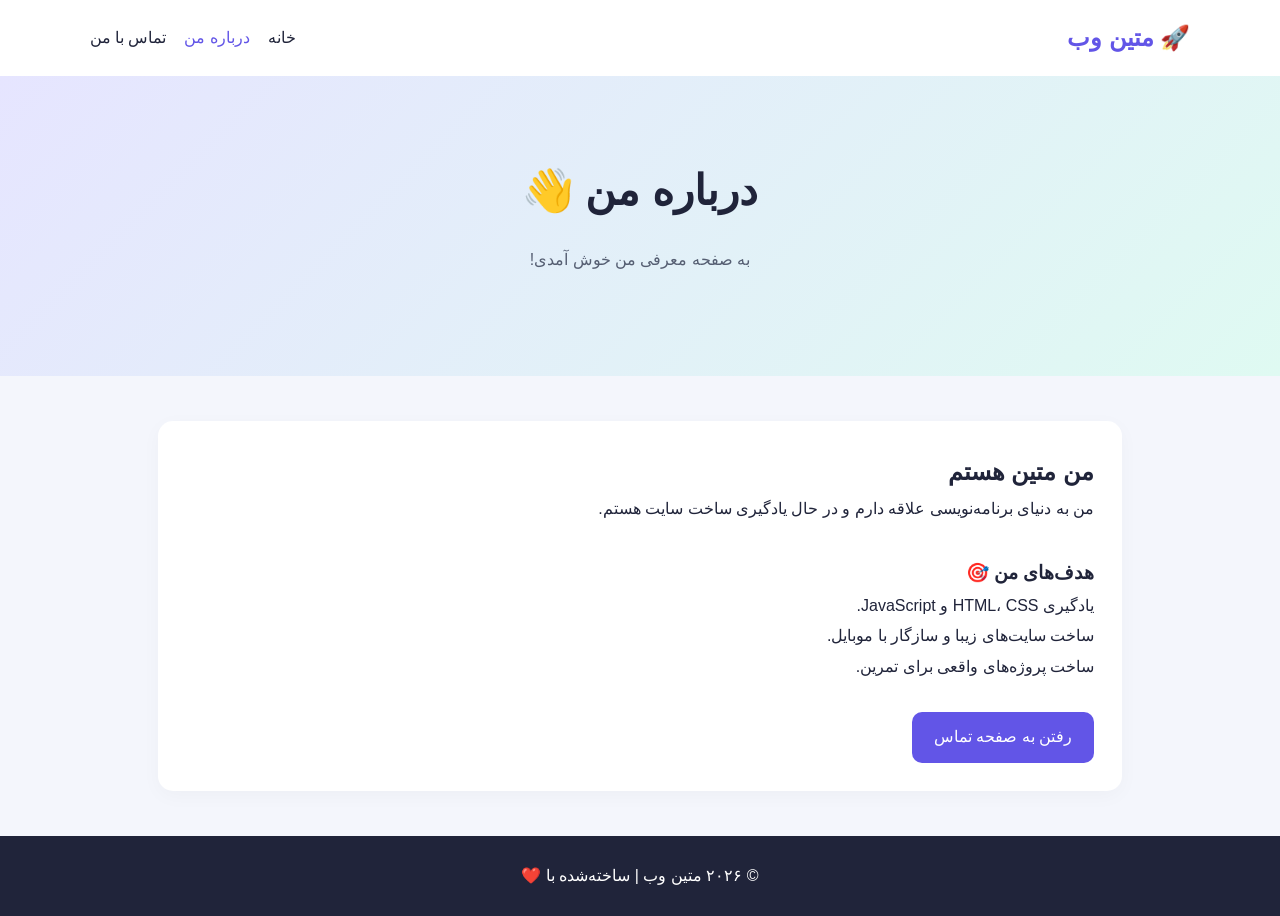
==== about.html @ 6a1b7a61 "about.html" ====
<!DOCTYPE html>
<html lang="fa" dir="rtl">
<head>
  <meta charset="UTF-8">
  <meta name="viewport" content="width=device-width, initial-scale=1.0">
  <title>درباره من | متین وب</title>
  <link rel="stylesheet" href="style.css">
</head>
<body>

<header>
  <div class="logo">🚀 متین وب</div>

  <nav>
    <a href="index.html">خانه</a>
    <a class="active" href="about.html">درباره من</a>
    <a href="contact.html">تماس با من</a>
  </nav>
</header>

<main>
  <section class="hero">
    <h1>درباره من 👋</h1>
    <p>به صفحه معرفی من خوش آمدی!</p>
  </section>

  <section class="container">
    <div class="content-box">
      <h2>من متین هستم</h2>

      <p>
        من به دنیای برنامه‌نویسی علاقه دارم
        و در حال یادگیری ساخت سایت هستم.
      </p>

      <br>

      <h3>هدف‌های من 🎯</h3>
      <p>یادگیری HTML، CSS و JavaScript.</p>
      <p>ساخت سایت‌های زیبا و سازگار با موبایل.</p>
      <p>ساخت پروژه‌های واقعی برای تمرین.</p>

      <br>

      <a href="contact.html" class="button">
        رفتن به صفحه تماس
      </a>
    </div>
  </section>
</main>

<footer>
  <p>© ۲۰۲۶ متین وب | ساخته‌شده با ❤️</p>
</footer>

</body>
</html>
---- style.css ----
* {
  margin: 0;
  padding: 0;
  box-sizing: border-box;
}

html {
  scroll-behavior: smooth;
}

body {
  font-family: Tahoma, sans-serif;
  background: #f4f6fc;
  color: #20243a;
  line-height: 1.9;
}

header {
  background: white;
  padding: 15px 7%;
  display: flex;
  justify-content: space-between;
  align-items: center;
  gap: 15px;
  flex-wrap: wrap;
  box-shadow: 0 3px 15px #0000000d;
}

.logo {
  font-size: 24px;
  font-weight: bold;
  color: #6255e7;
}

nav {
  display: flex;
  gap: 18px;
  flex-wrap: wrap;
}

nav a {
  text-decoration: none;
  color: #20243a;
  transition: color .25s;
}

nav a:hover,
nav a.active {
  color: #6255e7;
}

.hero {
  text-align: center;
  padding: 75px 20px;
  background: linear-gradient(135deg, #e6e5ff, #dffaf2);
}

.hero h1 {
  font-size: clamp(28px, 5vw, 42px);
  margin-bottom: 15px;
  animation: appear .7s ease;
}

.hero p {
  max-width: 600px;
  margin: 0 auto 25px;
  color: #555e72;
}

.container {
  max-width: 1000px;
  margin: auto;
  padding: 45px 18px;
}

.title {
  text-align: center;
  margin-bottom: 25px;
  font-size: 28px;
}

.cards {
  display: grid;
  grid-template-columns: repeat(3, minmax(0, 1fr));
  gap: 20px;
}

.card {
  background: white;
  padding: 25px;
  border-radius: 15px;
  box-shadow: 0 5px 20px #0000000a;
  transition: transform .3s, box-shadow .3s;
}

.card:hover {
  transform: translateY(-7px);
  box-shadow: 0 12px 25px #6255e71c;
}

.emoji {
  font-size: 36px;
}

.button {
  display: inline-block;
  background: #6255e7;
  color: white;
  text-decoration: none;
  padding: 10px 22px;
  border: none;
  border-radius: 10px;
  cursor: pointer;
  font: inherit;
  transition: .25s;
}

.button:hover {
  background: #4638c5;
  transform: translateY(-2px);
}

.content-box {
  background: white;
  padding: 28px;
  border-radius: 15px;
  box-shadow: 0 5px 20px #00000008;
}

form {
  display: grid;
  gap: 12px;
  margin-top: 20px;
}

input,
textarea {
  width: 100%;
  padding: 12px;
  border: 1px solid #d9ddeb;
  border-radius: 9px;
  font: inherit;
}

textarea {
  min-height: 130px;
  resize: vertical;
}

#result {
  margin-top: 15px;
  color: #5144d4;
}

footer {
  text-align: center;
  padding: 25px;
  background: #20243a;
  color: white;
}

@keyframes appear {
  from {
    opacity: 0;
    transform: translateY(20px);
  }

  to {
    opacity: 1;
    transform: translateY(0);
  }
}

@media (max-width: 650px) {
  header {
    flex-direction: column;
  }

  nav {
    justify-content: center;
    gap: 12px;
  }

  .cards {
    grid-template-columns: 1fr;
  }

  .hero {
    padding: 50px 18px;
  }
}
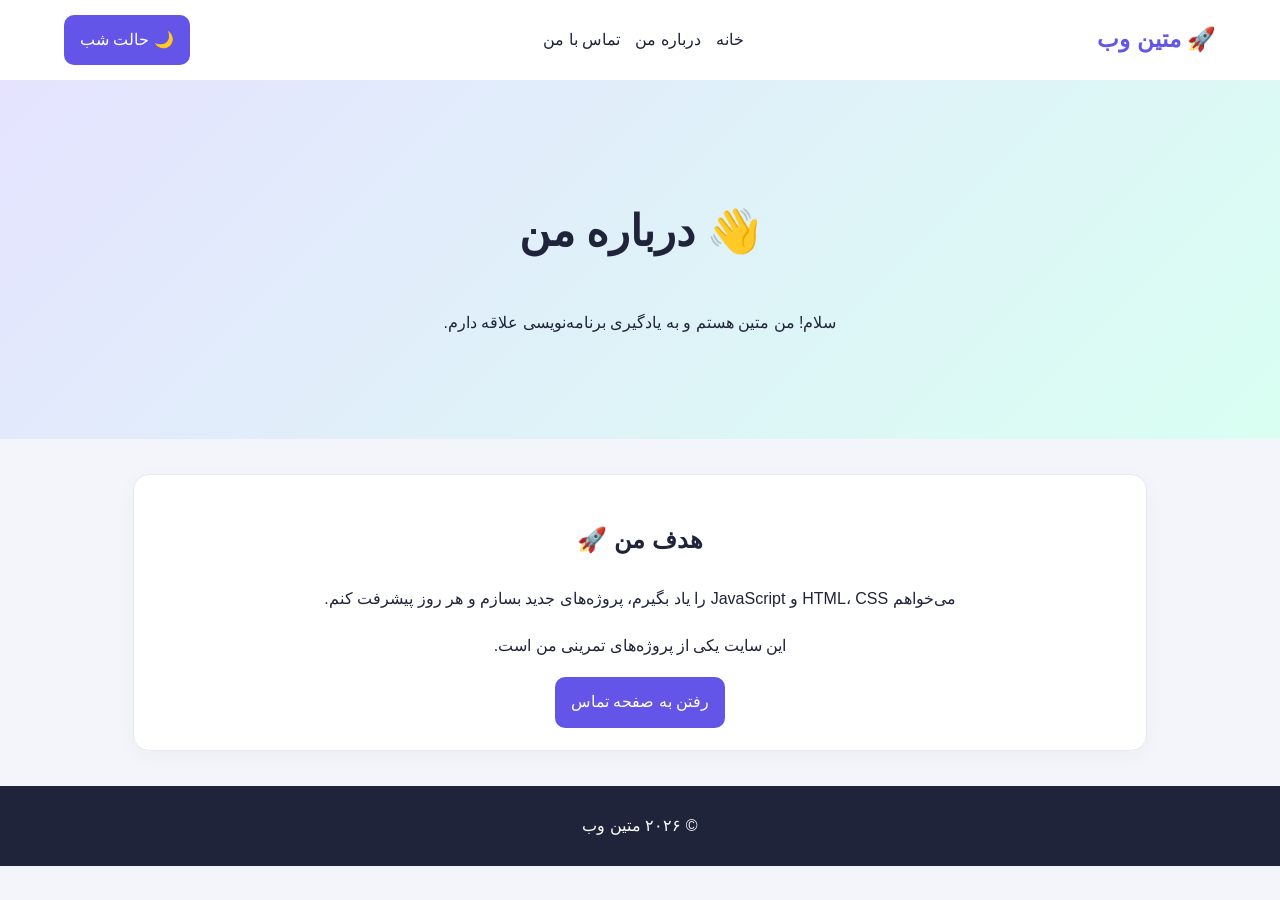
==== commit 8494f0c3: "about.html" ====
--- a/about.html
+++ b/about.html
@@ -2,57 +2,43 @@
 <!DOCTYPE html>
 <html lang="fa" dir="rtl">
 <head>
-  <meta charset="UTF-8">
-  <meta name="viewport" content="width=device-width, initial-scale=1.0">
-  <title>درباره من | متین وب</title>
-  <link rel="stylesheet" href="style.css">
+<meta charset="UTF-8">
+<meta name="viewport" content="width=device-width, initial-scale=1">
+<title>درباره من | متین وب</title>
+<link rel="stylesheet" href="style.css">
 </head>
 <body>
 
 <header>
-  <div class="logo">🚀 متین وب</div>
-
+  <a class="logo" href="index.html">🚀 متین وب</a>
   <nav>
     <a href="index.html">خانه</a>
-    <a class="active" href="about.html">درباره من</a>
+    <a href="about.html">درباره من</a>
     <a href="contact.html">تماس با من</a>
   </nav>
+  <button id="themeButton" type="button">🌙 حالت شب</button>
 </header>
 
 <main>
   <section class="hero">
-    <h1>درباره من 👋</h1>
-    <p>به صفحه معرفی من خوش آمدی!</p>
+    <h1>👋 درباره من</h1>
+    <p>سلام! من متین هستم و به یادگیری برنامه‌نویسی علاقه دارم.</p>
   </section>
 
   <section class="container">
-    <div class="content-box">
-      <h2>من متین هستم</h2>
-
+    <div class="card center">
+      <h2>هدف من 🚀</h2>
       <p>
-        من به دنیای برنامه‌نویسی علاقه دارم
-        و در حال یادگیری ساخت سایت هستم.
+        می‌خواهم HTML، CSS و JavaScript را یاد بگیرم،
+        پروژه‌های جدید بسازم و هر روز پیشرفت کنم.
       </p>
-
-      <br>
-
-      <h3>هدف‌های من 🎯</h3>
-      <p>یادگیری HTML، CSS و JavaScript.</p>
-      <p>ساخت سایت‌های زیبا و سازگار با موبایل.</p>
-      <p>ساخت پروژه‌های واقعی برای تمرین.</p>
-
-      <br>
-
-      <a href="contact.html" class="button">
-        رفتن به صفحه تماس
-      </a>
+      <p>این سایت یکی از پروژه‌های تمرینی من است.</p>
+      <a class="btn" href="contact.html">رفتن به صفحه تماس</a>
     </div>
   </section>
 </main>
 
-<footer>
-  <p>© ۲۰۲۶ متین وب | ساخته‌شده با ❤️</p>
-</footer>
-
+<footer>© ۲۰۲۶ متین وب</footer>
+<script src="script.js"></script>
 </body>
 </html>
--- a/style.css
+++ b/style.css
@@ -1,7 +1,5 @@
 
 * {
-  margin: 0;
-  padding: 0;
   box-sizing: border-box;
 }
 
@@ -10,183 +8,266 @@
 }
 
 body {
+  margin: 0;
   font-family: Tahoma, sans-serif;
-  background: #f4f6fc;
+  background: #f3f5fb;
   color: #20243a;
   line-height: 1.9;
+  transition: background .3s, color .3s;
 }
 
 header {
   background: white;
-  padding: 15px 7%;
+  padding: 15px 5%;
   display: flex;
   justify-content: space-between;
   align-items: center;
+  flex-wrap: wrap;
   gap: 15px;
+  box-shadow: 0 3px 15px #00000010;
+}
+
+.logo {
+  font-size: 23px;
+  font-weight: bold;
+  color: #6255e7;
+  text-decoration: none;
+}
+
+nav {
+  display: flex;
   flex-wrap: wrap;
-  box-shadow: 0 3px 15px #0000000d;
-}
-
-.logo {
-  font-size: 24px;
-  font-weight: bold;
-  color: #6255e7;
-}
-
-nav {
-  display: flex;
-  gap: 18px;
-  flex-wrap: wrap;
-}
-
-nav a {
+  gap: 15px;
+}
+
+nav a, footer a {
+  color: inherit;
   text-decoration: none;
-  color: #20243a;
-  transition: color .25s;
-}
-
-nav a:hover,
-nav a.active {
-  color: #6255e7;
+}
+
+nav a:hover, footer a:hover {
+  color: #6255e7;
+}
+
+button, .btn {
+  font: inherit;
+  background: #6255e7;
+  color: white;
+  border: 0;
+  border-radius: 10px;
+  padding: 10px 16px;
+  cursor: pointer;
+  text-decoration: none;
+  display: inline-block;
+}
+
+button:hover, .btn:hover {
+  background: #4638c5;
 }
 
 .hero {
   text-align: center;
   padding: 75px 20px;
-  background: linear-gradient(135deg, #e6e5ff, #dffaf2);
+  background: linear-gradient(135deg, #e5e3ff, #d9fff2);
 }
 
 .hero h1 {
-  font-size: clamp(28px, 5vw, 42px);
-  margin-bottom: 15px;
-  animation: appear .7s ease;
+  font-size: clamp(27px, 5vw, 43px);
 }
 
 .hero p {
-  max-width: 600px;
+  max-width: 650px;
   margin: 0 auto 25px;
-  color: #555e72;
 }
 
 .container {
-  max-width: 1000px;
+  max-width: 1050px;
+  padding: 35px 18px;
   margin: auto;
-  padding: 45px 18px;
-}
-
-.title {
-  text-align: center;
-  margin-bottom: 25px;
-  font-size: 28px;
+}
+
+h2 {
+  text-align: center;
+  margin-bottom: 22px;
 }
 
 .cards {
   display: grid;
   grid-template-columns: repeat(3, minmax(0, 1fr));
-  gap: 20px;
+  gap: 18px;
 }
 
 .card {
   background: white;
-  padding: 25px;
-  border-radius: 15px;
-  box-shadow: 0 5px 20px #0000000a;
-  transition: transform .3s, box-shadow .3s;
-}
-
-.card:hover {
-  transform: translateY(-7px);
-  box-shadow: 0 12px 25px #6255e71c;
+  padding: 22px;
+  border: 1px solid #e8eaf1;
+  border-radius: 16px;
+  box-shadow: 0 5px 22px #00000008;
+  overflow-wrap: anywhere;
 }
 
 .emoji {
-  font-size: 36px;
-}
-
-.button {
-  display: inline-block;
-  background: #6255e7;
-  color: white;
-  text-decoration: none;
-  padding: 10px 22px;
-  border: none;
+  font-size: 35px;
+}
+
+.center {
+  text-align: center;
+}
+
+.big-number {
+  font-size: 30px;
+  font-weight: bold;
+  color: #6255e7;
+  margin: 12px 0;
+}
+
+.button-row {
+  display: flex;
+  justify-content: center;
+  flex-wrap: wrap;
+  gap: 10px;
+  margin: 15px 0;
+}
+
+.muted {
+  color: #626a7c;
+}
+
+input, textarea {
+  width: 100%;
+  min-width: 0;
+  padding: 12px;
+  font: inherit;
+  color: inherit;
+  background: white;
+  border: 1px solid #d9ddeb;
   border-radius: 10px;
-  cursor: pointer;
-  font: inherit;
-  transition: .25s;
-}
-
-.button:hover {
-  background: #4638c5;
-  transform: translateY(-2px);
-}
-
-.content-box {
-  background: white;
-  padding: 28px;
-  border-radius: 15px;
-  box-shadow: 0 5px 20px #00000008;
-}
-
-form {
-  display: grid;
-  gap: 12px;
-  margin-top: 20px;
-}
-
-input,
-textarea {
-  width: 100%;
-  padding: 12px;
-  border: 1px solid #d9ddeb;
-  border-radius: 9px;
-  font: inherit;
-}
-
-textarea {
-  min-height: 130px;
-  resize: vertical;
-}
-
-#result {
-  margin-top: 15px;
-  color: #5144d4;
+}
+
+.todo-form {
+  display: flex;
+  gap: 8px;
+  margin-bottom: 15px;
+}
+
+.todo-list {
+  padding: 0;
+  list-style: none;
+}
+
+.todo-list li {
+  display: flex;
+  align-items: center;
+  gap: 10px;
+  padding: 10px 0;
+  border-bottom: 1px solid #e8eaf1;
+}
+
+.todo-list li span {
+  flex: 1;
+  overflow-wrap: anywhere;
+}
+
+.todo-list li.done span {
+  text-decoration: line-through;
+  opacity: .6;
+}
+
+.todo-list input[type="checkbox"] {
+  width: 20px;
+  flex-shrink: 0;
+}
+
+.delete-btn {
+  background: #d9445b;
+}
+
+#message, #voteMessage {
+  color: #6255e7;
+  font-weight: bold;
+  margin-top: 12px;
 }
 
 footer {
   text-align: center;
-  padding: 25px;
   background: #20243a;
   color: white;
-}
-
-@keyframes appear {
-  from {
-    opacity: 0;
-    transform: translateY(20px);
-  }
-
-  to {
-    opacity: 1;
-    transform: translateY(0);
-  }
-}
-
-@media (max-width: 650px) {
+  padding: 25px;
+}
+
+#topButton {
+  position: fixed;
+  left: 18px;
+  bottom: 18px;
+  display: none;
+  border-radius: 50%;
+  width: 48px;
+  height: 48px;
+  font-size: 22px;
+}
+
+#topButton.visible {
+  display: block;
+}
+
+body.dark {
+  background: #101827;
+  color: #f2f4fa;
+}
+
+body.dark header,
+body.dark .card {
+  background: #1d293b;
+  border-color: #354156;
+}
+
+body.dark .hero {
+  background: linear-gradient(135deg, #292448, #101827);
+}
+
+body.dark input,
+body.dark textarea {
+  background: #101827;
+  border-color: #46516a;
+  color: white;
+}
+
+body.bg-blue .hero {
+  background: linear-gradient(135deg, #c9e7ff, #eff8ff);
+}
+
+body.bg-pink .hero {
+  background: linear-gradient(135deg, #ffd9ec, #fff3f9);
+}
+
+body.bg-green .hero {
+  background: linear-gradient(135deg, #c9f7df, #effff6);
+}
+
+body.dark.bg-blue .hero,
+body.dark.bg-pink .hero,
+body.dark.bg-green .hero {
+  background: #18243a;
+}
+
+@media (max-width: 700px) {
   header {
-    flex-direction: column;
+    justify-content: center;
   }
 
   nav {
     justify-content: center;
-    gap: 12px;
   }
 
   .cards {
     grid-template-columns: 1fr;
   }
 
-  .hero {
-    padding: 50px 18px;
-  }
-}
+  .todo-form {
+    flex-wrap: wrap;
+  }
+
+  .todo-form button {
+    width: 100%;
+  }
+}
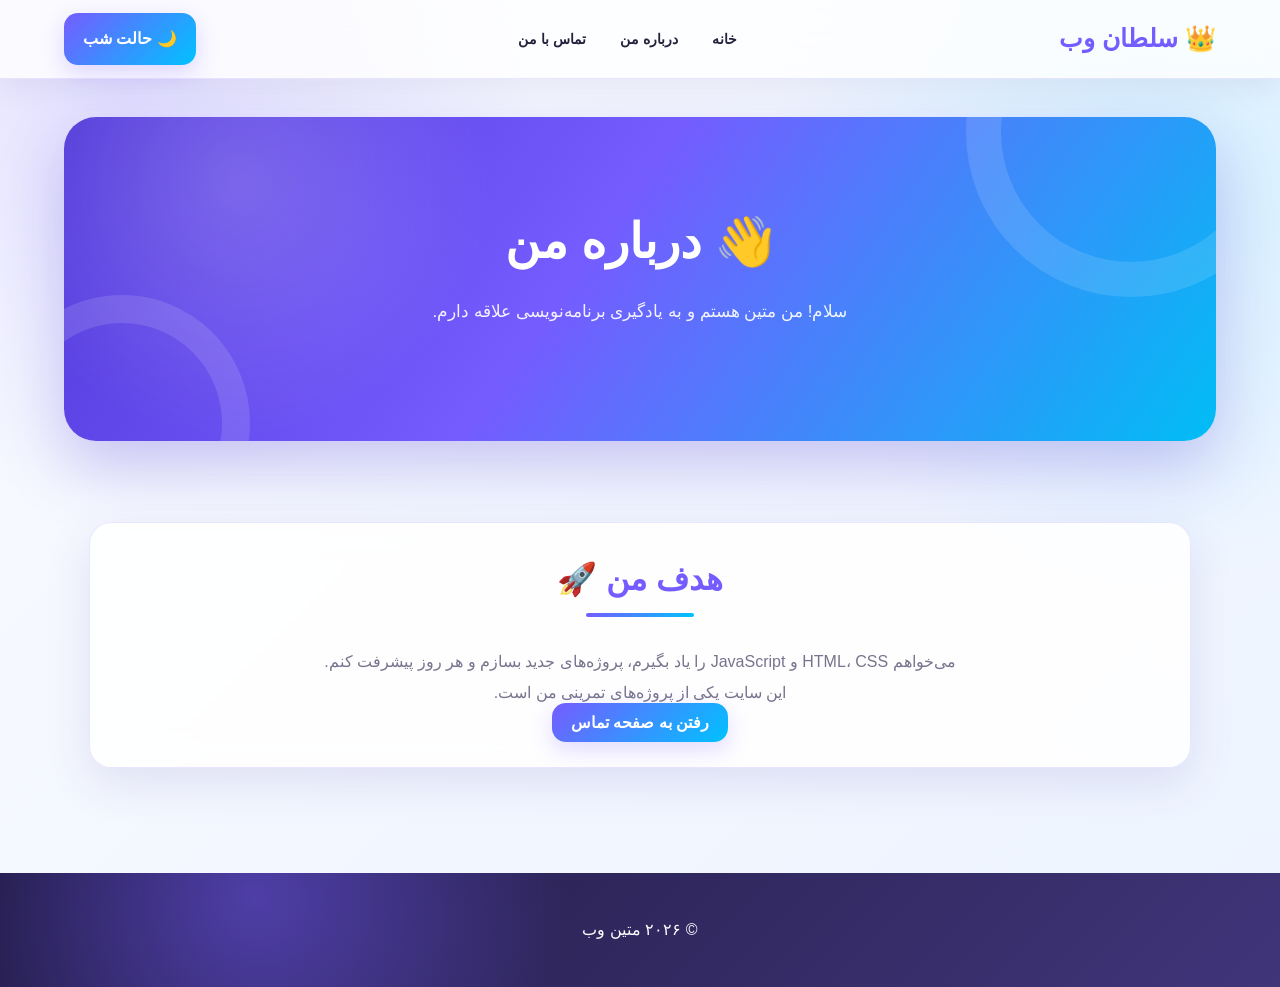
==== commit 7bd86487: "Update about.html" ====
--- a/about.html
+++ b/about.html
@@ -4,13 +4,13 @@
 <head>
 <meta charset="UTF-8">
 <meta name="viewport" content="width=device-width, initial-scale=1">
-<title>درباره من | متین وب</title>
+<title>درباره من | سلطان وب</title>
 <link rel="stylesheet" href="style.css">
 </head>
 <body>
 
 <header>
-  <a class="logo" href="index.html">🚀 متین وب</a>
+  <a class="logo" href="index.html">👑 سلطان وب</a>
   <nav>
     <a href="index.html">خانه</a>
     <a href="about.html">درباره من</a>
--- a/style.css
+++ b/style.css
@@ -1,273 +1,1131 @@
+/* =========================================
+   🚀 MATIN WEB — MODERN PURPLE + BLUE
+========================================= */
+
+:root {
+  --primary: #755cff;
+  --primary-dark: #5940df;
+  --secondary: #00c2ff;
+  --accent: #a78bfa;
+
+  --bg: #f4f6ff;
+  --surface: rgba(255, 255, 255, 0.88);
+  --surface-solid: #ffffff;
+  --surface-soft: #f7f7ff;
+
+  --text: #24223d;
+  --muted: #77758e;
+  --border: rgba(117, 92, 255, 0.15);
+
+  --shadow: 0 15px 45px rgba(70, 55, 160, 0.12);
+  --shadow-hover: 0 22px 55px rgba(70, 55, 160, 0.2);
+
+  --radius: 22px;
+}
+
+/* =========================================
+   RESET
+========================================= */
 
 * {
   box-sizing: border-box;
+  margin: 0;
+  padding: 0;
 }
 
 html {
   scroll-behavior: smooth;
+  scroll-padding-top: 100px;
 }
 
 body {
-  margin: 0;
-  font-family: Tahoma, sans-serif;
-  background: #f3f5fb;
-  color: #20243a;
+  direction: rtl;
+  min-height: 100vh;
+
+  font-family:
+    Tahoma,
+    Arial,
+    sans-serif;
+
   line-height: 1.9;
-  transition: background .3s, color .3s;
-}
+  color: var(--text);
+
+  background:
+    radial-gradient(
+      circle at 10% 10%,
+      rgba(117, 92, 255, 0.16),
+      transparent 28%
+    ),
+    radial-gradient(
+      circle at 90% 20%,
+      rgba(0, 194, 255, 0.13),
+      transparent 28%
+    ),
+    linear-gradient(
+      135deg,
+      #f9faff,
+      #edf4ff
+    );
+
+  transition:
+    background 0.4s ease,
+    color 0.4s ease;
+}
+
+button,
+input,
+textarea {
+  font: inherit;
+}
+
+button {
+  cursor: pointer;
+}
+
+a {
+  text-decoration: none;
+  color: var(--primary);
+  transition: 0.25s ease;
+}
+
+a:hover {
+  color: var(--secondary);
+}
+
+/* =========================================
+   HEADER
+========================================= */
 
 header {
-  background: white;
-  padding: 15px 5%;
+  position: sticky;
+  top: 0;
+  z-index: 1000;
+
   display: flex;
+  align-items: center;
   justify-content: space-between;
+  gap: 18px;
+
+  padding: 13px 5%;
+
+  background: rgba(255, 255, 255, 0.78);
+  border-bottom: 1px solid var(--border);
+
+  backdrop-filter: blur(18px);
+  -webkit-backdrop-filter: blur(18px);
+
+  box-shadow:
+    0 8px 30px rgba(50, 40, 120, 0.08);
+}
+
+/* لوگو */
+
+.logo {
+  display: inline-flex;
   align-items: center;
-  flex-wrap: wrap;
-  gap: 15px;
-  box-shadow: 0 3px 15px #00000010;
-}
-
-.logo {
-  font-size: 23px;
-  font-weight: bold;
-  color: #6255e7;
-  text-decoration: none;
-}
+  gap: 7px;
+
+  color: var(--primary);
+  font-size: 25px;
+  font-weight: 900;
+
+  white-space: nowrap;
+}
+
+.logo:hover {
+  color: var(--secondary);
+  transform: scale(1.04);
+}
+
+/* منو */
 
 nav {
   display: flex;
+  align-items: center;
+  justify-content: center;
   flex-wrap: wrap;
-  gap: 15px;
-}
-
-nav a, footer a {
-  color: inherit;
-  text-decoration: none;
-}
-
-nav a:hover, footer a:hover {
-  color: #6255e7;
-}
-
-button, .btn {
-  font: inherit;
-  background: #6255e7;
+  gap: 6px;
+}
+
+nav a {
+  position: relative;
+
+  padding: 8px 14px;
+
+  color: var(--text);
+  border-radius: 12px;
+
+  font-size: 14px;
+  font-weight: bold;
+}
+
+nav a::after {
+  content: "";
+
+  position: absolute;
+  right: 50%;
+  bottom: 3px;
+
+  width: 0;
+  height: 3px;
+
+  border-radius: 10px;
+
+  background: linear-gradient(
+    90deg,
+    var(--primary),
+    var(--secondary)
+  );
+
+  transform: translateX(50%);
+  transition: width 0.25s ease;
+}
+
+nav a:hover {
+  color: var(--primary);
+  background: rgba(117, 92, 255, 0.08);
+}
+
+nav a:hover::after {
+  width: 55%;
+}
+
+/* =========================================
+   BUTTONS
+========================================= */
+
+button,
+.btn,
+input[type="submit"] {
+  border: none;
+
+  padding: 11px 19px;
+
   color: white;
-  border: 0;
-  border-radius: 10px;
-  padding: 10px 16px;
-  cursor: pointer;
-  text-decoration: none;
-  display: inline-block;
-}
-
-button:hover, .btn:hover {
-  background: #4638c5;
-}
+
+  border-radius: 14px;
+
+  background:
+    linear-gradient(
+      135deg,
+      var(--primary),
+      var(--secondary)
+    );
+
+  box-shadow:
+    0 8px 22px rgba(117, 92, 255, 0.22);
+
+  font-weight: bold;
+
+  transition:
+    transform 0.25s ease,
+    box-shadow 0.25s ease,
+    filter 0.25s ease;
+}
+
+button:hover,
+.btn:hover,
+input[type="submit"]:hover {
+  color: white;
+
+  transform: translateY(-3px);
+
+  box-shadow:
+    0 14px 30px rgba(117, 92, 255, 0.3);
+
+  filter: brightness(1.05);
+}
+
+button:active {
+  transform: scale(0.96);
+}
+
+/* =========================================
+   HERO
+========================================= */
 
 .hero {
+  position: relative;
+  isolation: isolate;
+  overflow: hidden;
+
+  width: 90%;
+  max-width: 1300px;
+
+  margin: 38px auto;
+
+  padding: 85px 25px;
+
   text-align: center;
-  padding: 75px 20px;
-  background: linear-gradient(135deg, #e5e3ff, #d9fff2);
+  color: white;
+
+  border-radius: 32px;
+
+  background:
+    radial-gradient(
+      circle at 15% 20%,
+      rgba(255, 255, 255, 0.18),
+      transparent 25%
+    ),
+    linear-gradient(
+      125deg,
+      #5138d9,
+      #755cff 45%,
+      #00bdf5
+    );
+
+  box-shadow:
+    0 25px 65px rgba(82, 62, 210, 0.28);
+
+  animation: heroIn 0.8s ease both;
+}
+
+.hero::before {
+  content: "";
+
+  position: absolute;
+  z-index: -1;
+
+  width: 260px;
+  height: 260px;
+
+  top: -150px;
+  right: -80px;
+
+  border: 35px solid rgba(255,255,255,0.12);
+
+  border-radius: 50%;
+
+  animation: float 6s ease-in-out infinite;
+}
+
+.hero::after {
+  content: "";
+
+  position: absolute;
+  z-index: -1;
+
+  width: 200px;
+  height: 200px;
+
+  left: -70px;
+  bottom: -110px;
+
+  border: 28px solid rgba(255,255,255,0.12);
+
+  border-radius: 50%;
+
+  animation: float 7s ease-in-out infinite reverse;
 }
 
 .hero h1 {
-  font-size: clamp(27px, 5vw, 43px);
+  margin-bottom: 15px;
+
+  color: white;
+
+  font-size: clamp(28px, 5vw, 48px);
+
+  line-height: 1.65;
 }
 
 .hero p {
-  max-width: 650px;
-  margin: 0 auto 25px;
-}
-
-.container {
-  max-width: 1050px;
-  padding: 35px 18px;
-  margin: auto;
+  max-width: 760px;
+
+  margin: 0 auto 28px;
+
+  color: rgba(255,255,255,0.92);
+
+  font-size: 17px;
+}
+
+.hero .btn {
+  color: var(--primary-dark);
+  background: white;
+}
+
+.hero .btn:hover {
+  color: var(--primary);
+}
+
+/* =========================================
+   CONTAINERS
+========================================= */
+
+section.container {
+  width: 90%;
+  max-width: 1200px;
+
+  margin: 55px auto;
+
+  padding: 25px;
+}
+
+/* =========================================
+   TITLES
+========================================= */
+
+h1,
+h2,
+h3 {
+  line-height: 1.8;
 }
 
 h2 {
+  width: fit-content;
+  max-width: 100%;
+
+  margin: 0 auto 30px;
+
+  color: var(--primary);
+
   text-align: center;
-  margin-bottom: 22px;
-}
+
+  font-size: clamp(23px, 4vw, 32px);
+}
+
+h2::after {
+  content: "";
+
+  display: block;
+
+  width: 65%;
+  height: 4px;
+
+  margin: 5px auto 0;
+
+  border-radius: 20px;
+
+  background:
+    linear-gradient(
+      90deg,
+      var(--primary),
+      var(--secondary)
+    );
+}
+
+/* =========================================
+   CARDS
+========================================= */
 
 .cards {
   display: grid;
-  grid-template-columns: repeat(3, minmax(0, 1fr));
-  gap: 18px;
+
+  grid-template-columns:
+    repeat(3, minmax(0, 1fr));
+
+  gap: 24px;
+
+  margin-top: 25px;
 }
 
 .card {
-  background: white;
-  padding: 22px;
-  border: 1px solid #e8eaf1;
-  border-radius: 16px;
-  box-shadow: 0 5px 22px #00000008;
-  overflow-wrap: anywhere;
-}
-
-.emoji {
-  font-size: 35px;
+  min-width: 0;
+
+  padding: 28px;
+
+  border: 1px solid var(--border);
+
+  border-radius: var(--radius);
+
+  background: var(--surface);
+
+  backdrop-filter: blur(15px);
+
+  box-shadow: var(--shadow);
+
+  transition:
+    transform 0.3s ease,
+    box-shadow 0.3s ease,
+    border-color 0.3s ease;
+}
+
+.card:hover {
+  transform: translateY(-8px);
+
+  border-color: rgba(117, 92, 255, 0.35);
+
+  box-shadow: var(--shadow-hover);
+}
+
+.card p {
+  color: var(--muted);
 }
 
 .center {
   text-align: center;
 }
 
+/* =========================================
+   SKILLS
+========================================= */
+
+.emoji {
+  margin-bottom: 10px;
+
+  font-size: 46px;
+
+  filter:
+    drop-shadow(
+      0 8px 12px
+      rgba(117,92,255,0.15)
+    );
+}
+
+h3 {
+  margin-bottom: 8px;
+
+  color: var(--primary);
+
+  font-size: 21px;
+}
+
+/* =========================================
+   BIG NUMBERS
+========================================= */
+
 .big-number {
-  font-size: 30px;
-  font-weight: bold;
-  color: #6255e7;
-  margin: 12px 0;
-}
+  margin: 18px 0;
+
+  color: var(--primary);
+
+  font-size: clamp(28px, 5vw, 43px);
+
+  font-weight: 900;
+
+  overflow-wrap: anywhere;
+}
+
+/* =========================================
+   BUTTON ROW
+========================================= */
 
 .button-row {
   display: flex;
+
+  align-items: center;
   justify-content: center;
+
   flex-wrap: wrap;
+
   gap: 10px;
-  margin: 15px 0;
-}
-
-.muted {
-  color: #626a7c;
-}
-
-input, textarea {
+
+  margin: 20px 0;
+}
+
+/* =========================================
+   FORMS
+========================================= */
+
+form {
+  display: flex;
+
+  flex-direction: column;
+
+  gap: 12px;
+}
+
+label {
+  font-weight: bold;
+  color: var(--text);
+}
+
+input,
+textarea,
+select {
   width: 100%;
   min-width: 0;
-  padding: 12px;
-  font: inherit;
-  color: inherit;
-  background: white;
-  border: 1px solid #d9ddeb;
-  border-radius: 10px;
-}
+
+  padding: 14px 16px;
+
+  border: 1px solid var(--border);
+
+  border-radius: 14px;
+
+  outline: none;
+
+  color: var(--text);
+
+  background: var(--surface-solid);
+
+  transition:
+    border-color 0.2s ease,
+    box-shadow 0.2s ease;
+}
+
+input:focus,
+textarea:focus,
+select:focus {
+  border-color: var(--primary);
+
+  box-shadow:
+    0 0 0 4px
+    rgba(117, 92, 255, 0.12);
+}
+
+textarea {
+  min-height: 130px;
+  resize: vertical;
+}
+
+.muted {
+  color: var(--muted);
+  font-size: 14px;
+}
+
+/* =========================================
+   TODO
+========================================= */
 
 .todo-form {
   display: flex;
-  gap: 8px;
-  margin-bottom: 15px;
+  flex-direction: row;
+
+  gap: 10px;
+}
+
+.todo-form input {
+  flex: 1;
 }
 
 .todo-list {
-  padding: 0;
   list-style: none;
+
+  margin-top: 20px;
 }
 
 .todo-list li {
   display: flex;
+
   align-items: center;
-  gap: 10px;
-  padding: 10px 0;
-  border-bottom: 1px solid #e8eaf1;
+  justify-content: space-between;
+
+  gap: 12px;
+
+  margin: 10px 0;
+
+  padding: 13px 15px;
+
+  border: 1px solid var(--border);
+
+  border-radius: 14px;
+
+  background: var(--surface-soft);
+
+  transition: 0.25s ease;
+}
+
+.todo-list li:hover {
+  transform: translateX(-4px);
+
+  border-color: var(--primary);
 }
 
 .todo-list li span {
-  flex: 1;
   overflow-wrap: anywhere;
 }
 
-.todo-list li.done span {
-  text-decoration: line-through;
-  opacity: .6;
-}
-
-.todo-list input[type="checkbox"] {
-  width: 20px;
-  flex-shrink: 0;
-}
-
-.delete-btn {
-  background: #d9445b;
-}
-
-#message, #voteMessage {
-  color: #6255e7;
-  font-weight: bold;
-  margin-top: 12px;
-}
+.todo-list li button {
+  flex: 0 0 auto;
+
+  padding: 7px 10px;
+
+  border-radius: 10px;
+
+  background: #ef4444;
+
+  box-shadow: none;
+}
+
+/* =========================================
+   FOOTER
+========================================= */
 
 footer {
+  margin-top: 80px;
+
+  padding: 42px 20px;
+
   text-align: center;
-  background: #20243a;
+
   color: white;
-  padding: 25px;
-}
+
+  background:
+    radial-gradient(
+      circle at 20% 20%,
+      rgba(117,92,255,0.5),
+      transparent 30%
+    ),
+    linear-gradient(
+      135deg,
+      #211b45,
+      #403579
+    );
+}
+
+footer p {
+  margin-bottom: 10px;
+}
+
+footer a {
+  color: #bdeeff;
+}
+
+footer a:hover {
+  color: white;
+}
+
+/* =========================================
+   TOP BUTTON
+========================================= */
 
 #topButton {
   position: fixed;
-  left: 18px;
-  bottom: 18px;
+
+  left: 20px;
+  bottom: 20px;
+
+  z-index: 1500;
+
+  width: 50px;
+  height: 50px;
+
+  padding: 0;
+
+  border-radius: 50%;
+
+  font-size: 25px;
+
+  opacity: 0;
+  visibility: hidden;
+
+  transform: translateY(15px);
+
+  transition:
+    opacity 0.25s ease,
+    transform 0.25s ease,
+    visibility 0.25s ease;
+}
+
+#topButton.show {
+  opacity: 1;
+  visibility: visible;
+
+  transform: translateY(0);
+}
+
+/* =========================================
+   CHATBOT
+========================================= */
+
+#chatbot {
+  position: fixed;
+
+  right: 20px;
+  bottom: 20px;
+
+  z-index: 2000;
+}
+
+#chat-toggle {
+  width: 62px;
+  height: 62px;
+
+  padding: 0;
+
+  border-radius: 50%;
+
+  font-size: 27px;
+
+  box-shadow:
+    0 12px 30px
+    rgba(117,92,255,0.35);
+
+  animation: chatPulse 2.5s infinite;
+}
+
+#chat-window {
+  position: absolute;
+
+  right: 0;
+  bottom: 76px;
+
+  display: flex;
+
+  flex-direction: column;
+
+  width: min(370px, calc(100vw - 30px));
+  height: 470px;
+  max-height: 72vh;
+
+  overflow: hidden;
+
+  border: 1px solid var(--border);
+
+  border-radius: 22px;
+
+  background: var(--surface-solid);
+
+  box-shadow:
+    0 25px 70px
+    rgba(35, 25, 100, 0.2);
+
+  animation: chatIn 0.25s ease;
+}
+
+#chat-window[hidden] {
   display: none;
-  border-radius: 50%;
-  width: 48px;
-  height: 48px;
-  font-size: 22px;
-}
-
-#topButton.visible {
-  display: block;
-}
+}
+
+.chat-header {
+  display: flex;
+
+  align-items: center;
+  justify-content: space-between;
+
+  gap: 10px;
+
+  padding: 14px;
+
+  color: white;
+
+  background:
+    linear-gradient(
+      135deg,
+      var(--primary),
+      var(--secondary)
+    );
+}
+
+.chat-header strong {
+  color: white;
+}
+
+.chat-header button {
+  padding: 5px 10px;
+
+  background: rgba(255,255,255,0.18);
+
+  box-shadow: none;
+}
+
+.chat-status {
+  font-size: 12px;
+  opacity: 0.85;
+}
+
+#chat-messages {
+  flex: 1;
+
+  min-height: 0;
+
+  overflow-y: auto;
+
+  padding: 14px;
+}
+
+.bot-message,
+.user-message {
+  max-width: 88%;
+
+  padding: 11px 13px;
+
+  margin-bottom: 11px;
+
+  border-radius: 15px;
+
+  overflow-wrap: anywhere;
+}
+
+.bot-message {
+  margin-left: auto;
+
+  color: var(--text);
+
+  background: var(--surface-soft);
+}
+
+.user-message {
+  margin-right: auto;
+
+  color: white;
+
+  background:
+    linear-gradient(
+      135deg,
+      var(--primary),
+      var(--secondary)
+    );
+}
+
+.chat-suggestions {
+  display: flex;
+
+  flex-wrap: wrap;
+
+  gap: 7px;
+
+  padding: 9px;
+}
+
+.chat-suggestions button {
+  padding: 7px 10px;
+
+  font-size: 12px;
+}
+
+#chat-form {
+  display: flex;
+
+  flex-direction: row;
+
+  gap: 7px;
+
+  padding: 9px;
+
+  border-top: 1px solid var(--border);
+}
+
+#chat-form input {
+  flex: 1;
+
+  padding: 10px;
+}
+
+#chat-form button {
+  padding: 9px 14px;
+}
+
+/* =========================================
+   DARK MODE
+========================================= */
 
 body.dark {
-  background: #101827;
-  color: #f2f4fa;
-}
-
-body.dark header,
+  --bg: #101020;
+
+  --surface: rgba(31, 31, 55, 0.9);
+  --surface-solid: #1f1f37;
+  --surface-soft: #292943;
+
+  --text: #f5f3ff;
+  --muted: #c0bfd7;
+
+  --border: rgba(167, 139, 250, 0.18);
+
+  --shadow:
+    0 15px 45px
+    rgba(0,0,0,0.28);
+
+  color: var(--text);
+
+  background:
+    radial-gradient(
+      circle at 10% 10%,
+      rgba(117,92,255,0.18),
+      transparent 28%
+    ),
+    radial-gradient(
+      circle at 90% 20%,
+      rgba(0,194,255,0.10),
+      transparent 28%
+    ),
+    #101020;
+}
+
+body.dark header {
+  background: rgba(20,20,38,0.82);
+  border-color: var(--border);
+}
+
+body.dark nav a {
+  color: var(--text);
+}
+
 body.dark .card {
-  background: #1d293b;
-  border-color: #354156;
-}
-
-body.dark .hero {
-  background: linear-gradient(135deg, #292448, #101827);
+  background: var(--surface);
 }
 
 body.dark input,
-body.dark textarea {
-  background: #101827;
-  border-color: #46516a;
-  color: white;
-}
-
-body.bg-blue .hero {
-  background: linear-gradient(135deg, #c9e7ff, #eff8ff);
-}
-
-body.bg-pink .hero {
-  background: linear-gradient(135deg, #ffd9ec, #fff3f9);
-}
-
-body.bg-green .hero {
-  background: linear-gradient(135deg, #c9f7df, #effff6);
-}
-
-body.dark.bg-blue .hero,
-body.dark.bg-pink .hero,
-body.dark.bg-green .hero {
-  background: #18243a;
-}
-
-@media (max-width: 700px) {
+body.dark textarea,
+body.dark select {
+  color: var(--text);
+  background: var(--surface-solid);
+  border-color: var(--border);
+}
+
+body.dark input::placeholder,
+body.dark textarea::placeholder {
+  color: #9997b6;
+}
+
+body.dark .todo-list li {
+  background: var(--surface-soft);
+}
+
+/* =========================================
+   ANIMATIONS
+========================================= */
+
+@keyframes heroIn {
+  from {
+    opacity: 0;
+    transform: translateY(25px) scale(0.98);
+  }
+
+  to {
+    opacity: 1;
+    transform: translateY(0) scale(1);
+  }
+}
+
+@keyframes float {
+  0%, 100% {
+    transform: translateY(0);
+  }
+
+  50% {
+    transform: translateY(15px);
+  }
+}
+
+@keyframes chatPulse {
+  0%, 100% {
+    box-shadow:
+      0 12px 30px
+      rgba(117,92,255,0.3);
+  }
+
+  50% {
+    box-shadow:
+      0 12px 40px
+      rgba(0,194,255,0.45);
+  }
+}
+
+@keyframes chatIn {
+  from {
+    opacity: 0;
+    transform: translateY(15px) scale(0.97);
+  }
+
+  to {
+    opacity: 1;
+    transform: translateY(0) scale(1);
+  }
+}
+
+/* =========================================
+   TABLET
+========================================= */
+
+@media (max-width: 850px) {
   header {
     justify-content: center;
   }
 
+  .cards {
+    grid-template-columns: repeat(2, minmax(0, 1fr));
+  }
+}
+
+/* =========================================
+   MOBILE
+========================================= */
+
+@media (max-width: 600px) {
+  header {
+    padding: 12px 4%;
+  }
+
+  .logo {
+    width: 100%;
+    justify-content: center;
+
+    font-size: 23px;
+  }
+
   nav {
-    justify-content: center;
+    width: 100%;
+  }
+
+  nav a {
+    padding: 7px 9px;
+    font-size: 12px;
+  }
+
+  header > button {
+    font-size: 12px;
+  }
+
+  .hero {
+    width: 94%;
+
+    margin-top: 25px;
+
+    padding: 52px 17px;
+
+    border-radius: 24px;
+  }
+
+  .hero h1 {
+    font-size: 28px;
+  }
+
+  .hero p {
+    font-size: 15px;
+  }
+
+  section.container {
+    width: 96%;
+
+    margin: 35px auto;
+
+    padding: 12px 5px;
   }
 
   .cards {
     grid-template-columns: 1fr;
+
+    gap: 16px;
+  }
+
+  .card {
+    padding: 21px;
+  }
+
+  .button-row button {
+    flex: 1 1 120px;
   }
 
   .todo-form {
-    flex-wrap: wrap;
-  }
-
-  .todo-form button {
-    width: 100%;
-  }
-}
+    flex-direction: column;
+  }
+
+  #chatbot {
+    right: 12px;
+    bottom: 12px;
+  }
+
+  #chat-toggle {
+    width: 56px;
+    height: 56px;
+  }
+
+  #topButton {
+    left: 12px;
+    bottom: 12px;
+  }
+}
+
+/* =========================================
+   REDUCE MOTION
+========================================= */
+
+@media (prefers-reduced-motion: reduce) {
+  *,
+  *::before,
+  *::after {
+    animation: none !important;
+    transition: none !important;
+    scroll-behavior: auto !important;
+  }
+}
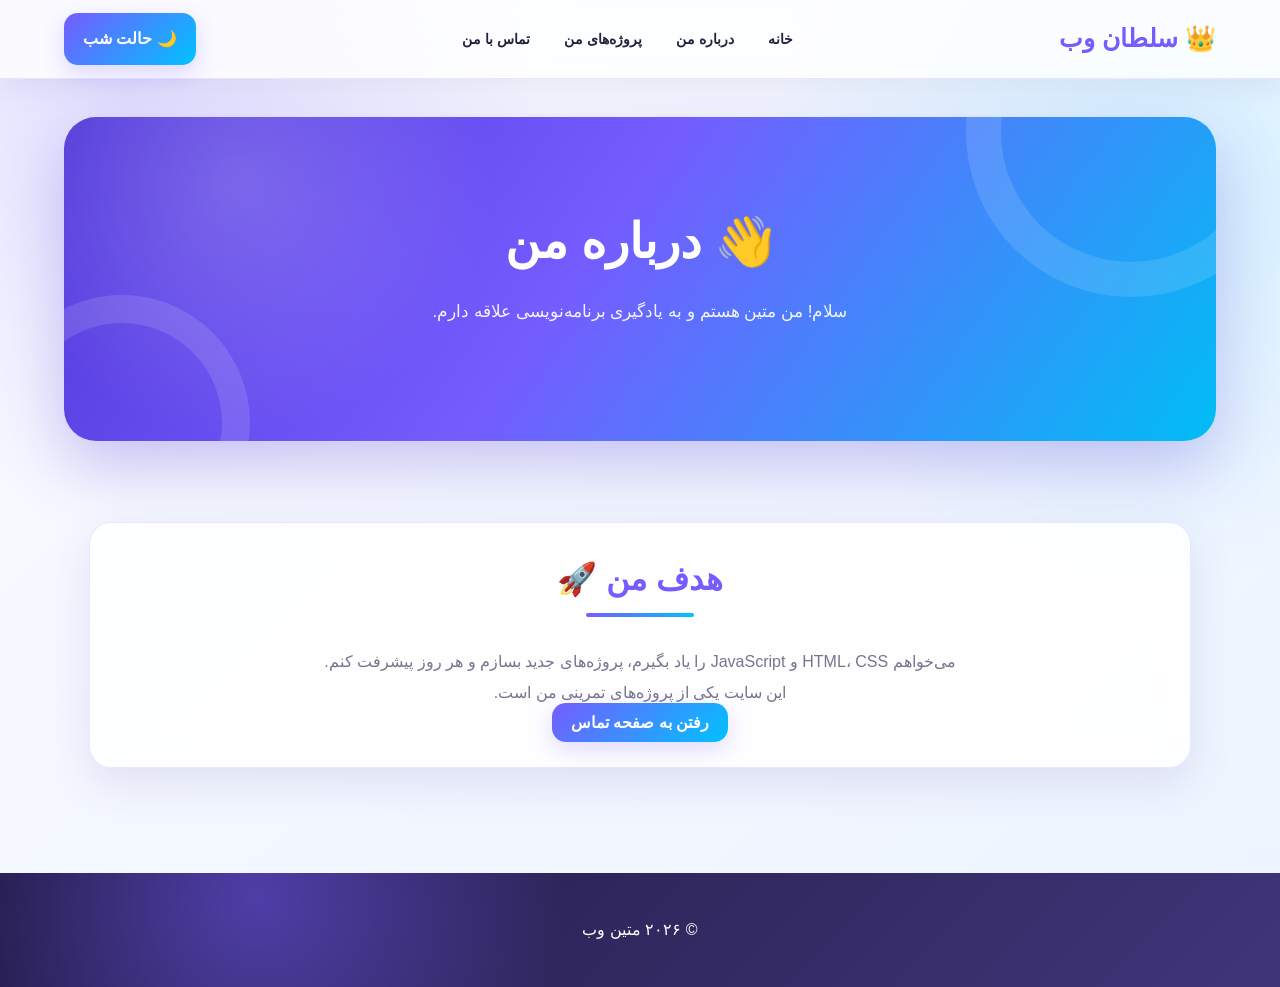
==== commit 57168f13: "Update about.html" ====
--- a/about.html
+++ b/about.html
@@ -12,10 +12,12 @@
 <header>
   <a class="logo" href="index.html">👑 سلطان وب</a>
   <nav>
-    <a href="index.html">خانه</a>
-    <a href="about.html">درباره من</a>
-    <a href="contact.html">تماس با من</a>
-  </nav>
+  <a href="index.html">خانه</a>
+  <a href="about.html">درباره من</a>
+  <a href="projects.html">پروژه‌های من</a>
+  <a href="contact.html">تماس با من</a>
+</nav>
+  
   <button id="themeButton" type="button">🌙 حالت شب</button>
 </header>
 
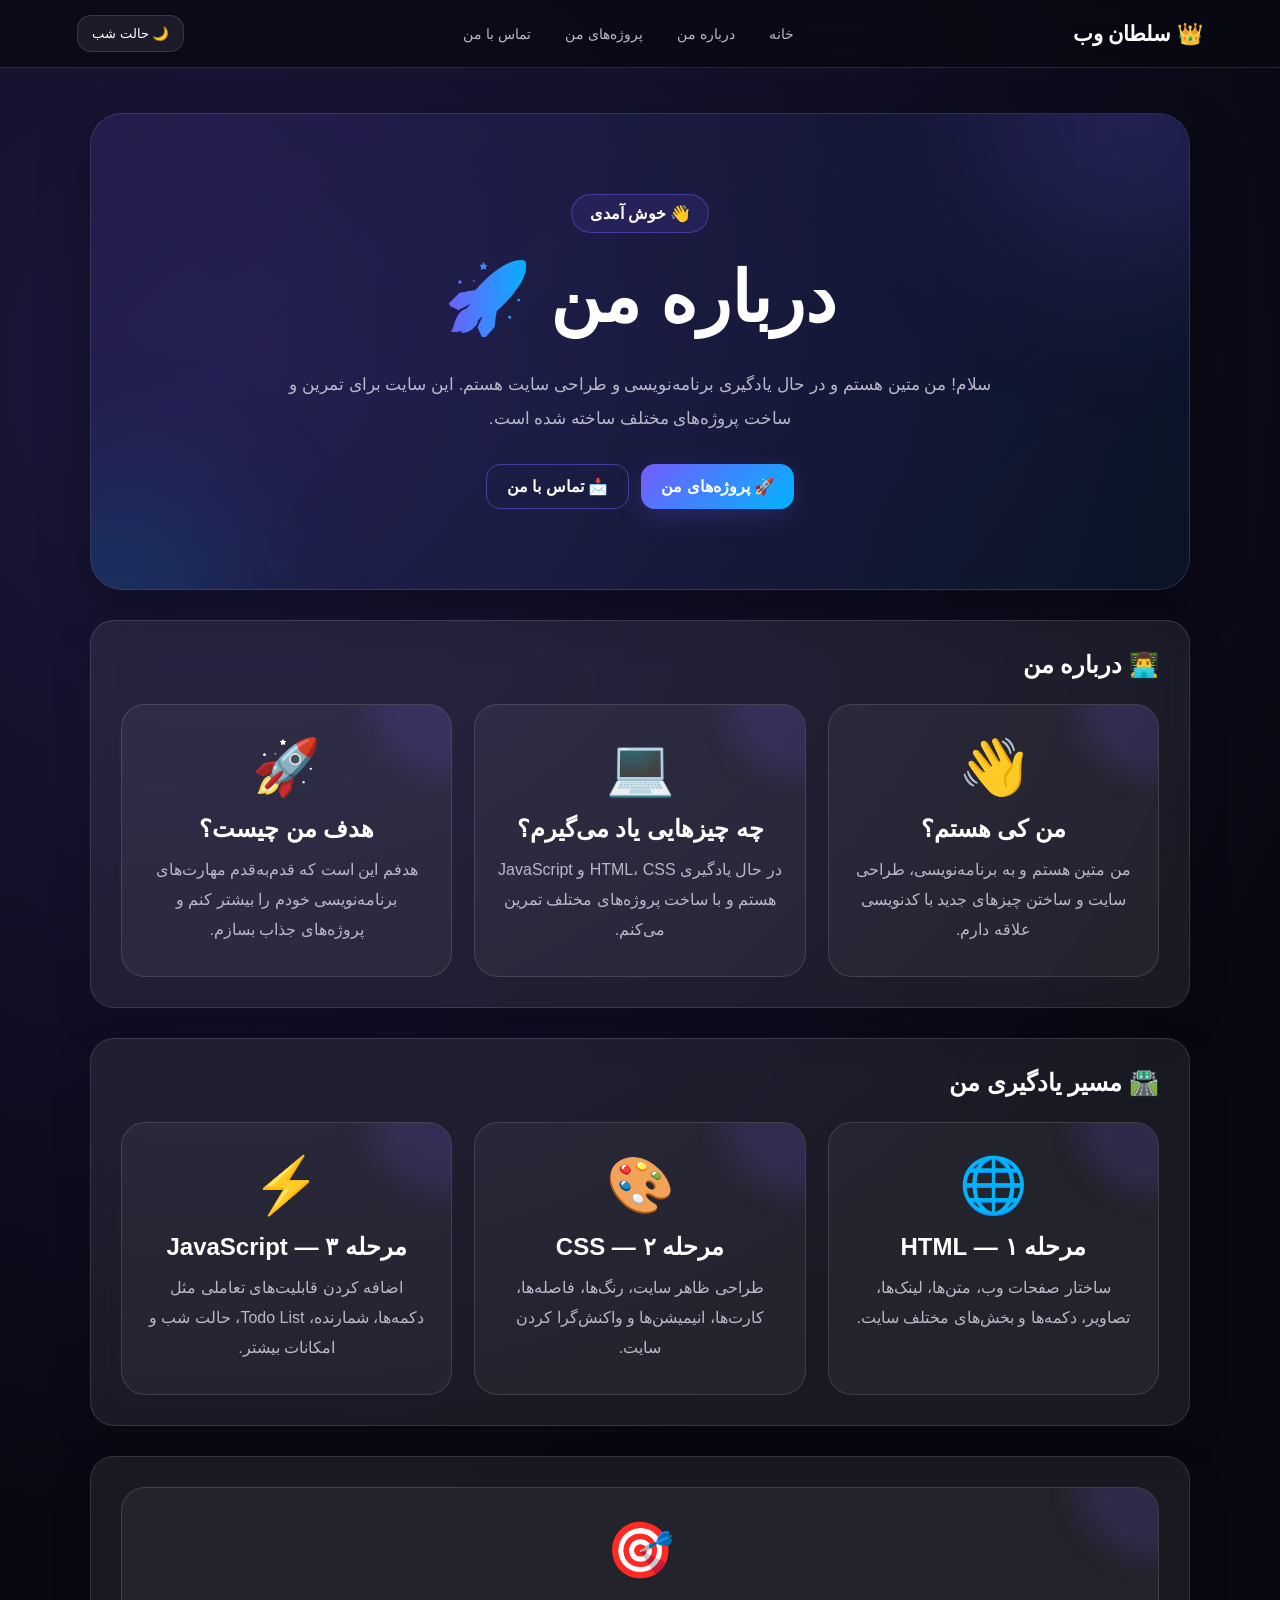
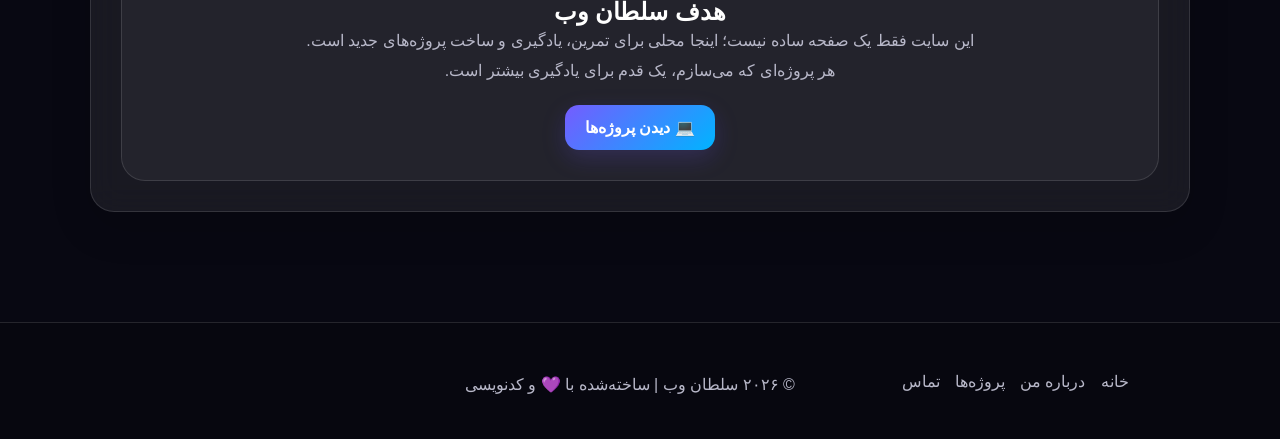
==== commit 977b3038: "Update about.html" ====
--- a/about.html
+++ b/about.html
@@ -1,46 +1,262 @@
-
 <!DOCTYPE html>
 <html lang="fa" dir="rtl">
+
 <head>
-<meta charset="UTF-8">
-<meta name="viewport" content="width=device-width, initial-scale=1">
-<title>درباره من | سلطان وب</title>
-<link rel="stylesheet" href="style.css">
+  <meta charset="UTF-8">
+  <meta name="viewport" content="width=device-width, initial-scale=1.0">
+
+  <title>درباره من | سلطان وب</title>
+
+  <link rel="stylesheet" href="style.css">
 </head>
+
 <body>
 
-<header>
-  <a class="logo" href="index.html">👑 سلطان وب</a>
-  <nav>
-  <a href="index.html">خانه</a>
-  <a href="about.html">درباره من</a>
-  <a href="projects.html">پروژه‌های من</a>
-  <a href="contact.html">تماس با من</a>
-</nav>
-  
-  <button id="themeButton" type="button">🌙 حالت شب</button>
-</header>
-
-<main>
-  <section class="hero">
-    <h1>👋 درباره من</h1>
-    <p>سلام! من متین هستم و به یادگیری برنامه‌نویسی علاقه دارم.</p>
-  </section>
-
-  <section class="container">
-    <div class="card center">
-      <h2>هدف من 🚀</h2>
+  <!-- هدر -->
+  <header class="site-header">
+
+    <a class="logo" href="index.html">
+      👑 سلطان وب
+    </a>
+
+    <nav class="nav-menu">
+      <a href="index.html">خانه</a>
+      <a href="about.html">درباره من</a>
+      <a href="projects.html">پروژه‌های من</a>
+      <a href="contact.html">تماس با من</a>
+    </nav>
+
+    <button id="themeButton" class="theme-button" type="button">
+      🌙 حالت شب
+    </button>
+
+  </header>
+
+
+  <main>
+
+    <!-- معرفی -->
+    <section class="hero">
+
+      <div class="hero-badge">
+        👋 خوش آمدی
+      </div>
+
+      <h1>
+        درباره من
+        <span>🚀</span>
+      </h1>
+
       <p>
-        می‌خواهم HTML، CSS و JavaScript را یاد بگیرم،
-        پروژه‌های جدید بسازم و هر روز پیشرفت کنم.
+        سلام! من متین هستم و در حال یادگیری برنامه‌نویسی و طراحی سایت هستم.
+        این سایت برای تمرین و ساخت پروژه‌های مختلف ساخته شده است.
       </p>
-      <p>این سایت یکی از پروژه‌های تمرینی من است.</p>
-      <a class="btn" href="contact.html">رفتن به صفحه تماس</a>
+
+      <div class="hero-buttons">
+
+        <a class="btn" href="projects.html">
+          🚀 پروژه‌های من
+        </a>
+
+        <a class="btn secondary-btn" href="contact.html">
+          📩 تماس با من
+        </a>
+
+      </div>
+
+    </section>
+
+
+    <!-- معرفی من -->
+    <section class="container">
+
+      <h2 class="section-title">
+        👨‍💻 درباره من
+      </h2>
+
+      <div class="cards">
+
+        <article class="card center">
+
+          <div class="emoji">
+            👋
+          </div>
+
+          <h3>
+            من کی هستم؟
+          </h3>
+
+          <p>
+            من متین هستم و به برنامه‌نویسی، طراحی سایت و ساختن چیزهای جدید
+            با کدنویسی علاقه دارم.
+          </p>
+
+        </article>
+
+
+        <article class="card center">
+
+          <div class="emoji">
+            💻
+          </div>
+
+          <h3>
+            چه چیزهایی یاد می‌گیرم؟
+          </h3>
+
+          <p>
+            در حال یادگیری HTML، CSS و JavaScript هستم و با ساخت پروژه‌های
+            مختلف تمرین می‌کنم.
+          </p>
+
+        </article>
+
+
+        <article class="card center">
+
+          <div class="emoji">
+            🚀
+          </div>
+
+          <h3>
+            هدف من چیست؟
+          </h3>
+
+          <p>
+            هدفم این است که قدم‌به‌قدم مهارت‌های برنامه‌نویسی خودم را بیشتر
+            کنم و پروژه‌های جذاب بسازم.
+          </p>
+
+        </article>
+
+      </div>
+
+    </section>
+
+
+    <!-- مسیر یادگیری -->
+    <section class="container">
+
+      <h2 class="section-title">
+        🛣️ مسیر یادگیری من
+      </h2>
+
+      <div class="cards">
+
+        <article class="card">
+
+          <div class="emoji">
+            🌐
+          </div>
+
+          <h3>
+            مرحله ۱ — HTML
+          </h3>
+
+          <p>
+            ساختار صفحات وب، متن‌ها، لینک‌ها، تصاویر، دکمه‌ها و بخش‌های مختلف
+            سایت.
+          </p>
+
+        </article>
+
+
+        <article class="card">
+
+          <div class="emoji">
+            🎨
+          </div>
+
+          <h3>
+            مرحله ۲ — CSS
+          </h3>
+
+          <p>
+            طراحی ظاهر سایت، رنگ‌ها، فاصله‌ها، کارت‌ها، انیمیشن‌ها و
+            واکنش‌گرا کردن سایت.
+          </p>
+
+        </article>
+
+
+        <article class="card">
+
+          <div class="emoji">
+            ⚡
+          </div>
+
+          <h3>
+            مرحله ۳ — JavaScript
+          </h3>
+
+          <p>
+            اضافه کردن قابلیت‌های تعاملی مثل دکمه‌ها، شمارنده، Todo List،
+            حالت شب و امکانات بیشتر.
+          </p>
+
+        </article>
+
+      </div>
+
+    </section>
+
+
+    <!-- هدف -->
+    <section class="container">
+
+      <div class="card center">
+
+        <div class="emoji">
+          🎯
+        </div>
+
+        <h2>
+          هدف سلطان وب
+        </h2>
+
+        <p>
+          این سایت فقط یک صفحه ساده نیست؛
+          اینجا محلی برای تمرین، یادگیری و ساخت پروژه‌های جدید است.
+        </p>
+
+        <p>
+          هر پروژه‌ای که می‌سازم، یک قدم برای یادگیری بیشتر است.
+        </p>
+
+        <br>
+
+        <a class="btn" href="projects.html">
+          💻 دیدن پروژه‌ها
+        </a>
+
+      </div>
+
+    </section>
+
+  </main>
+
+
+  <!-- فوتر -->
+  <footer class="site-footer">
+
+    <div class="footer-links">
+
+      <a href="index.html">خانه</a>
+      <a href="about.html">درباره من</a>
+      <a href="projects.html">پروژه‌ها</a>
+      <a href="contact.html">تماس</a>
+
     </div>
-  </section>
-</main>
-
-<footer>© ۲۰۲۶ متین وب</footer>
-<script src="script.js"></script>
+
+    <p class="copyright">
+      © ۲۰۲۶ سلطان وب | ساخته‌شده با 💜 و کدنویسی
+    </p>
+
+  </footer>
+
+
+  <script src="script.js"></script>
+
 </body>
+
 </html>
--- a/style.css
+++ b/style.css
@@ -1,31 +1,48 @@
-/* =========================================
-   🚀 MATIN WEB — MODERN PURPLE + BLUE
-========================================= */
+/* ==================================================
+   👑 SULTAN WEB
+   Modern Responsive CSS
+================================================== */
+
+
+/* ================= ROOT ================= */
 
 :root {
   --primary: #755cff;
-  --primary-dark: #5940df;
-  --secondary: #00c2ff;
-  --accent: #a78bfa;
-
-  --bg: #f4f6ff;
-  --surface: rgba(255, 255, 255, 0.88);
-  --surface-solid: #ffffff;
-  --surface-soft: #f7f7ff;
-
-  --text: #24223d;
-  --muted: #77758e;
-  --border: rgba(117, 92, 255, 0.15);
-
-  --shadow: 0 15px 45px rgba(70, 55, 160, 0.12);
-  --shadow-hover: 0 22px 55px rgba(70, 55, 160, 0.2);
-
-  --radius: 22px;
-}
-
-/* =========================================
-   RESET
-========================================= */
+  --secondary: #00b4ff;
+
+  --bg: #080812;
+  --bg2: #101024;
+
+  --card: rgba(255, 255, 255, 0.07);
+  --card-border: rgba(255, 255, 255, 0.12);
+
+  --text: #ffffff;
+  --muted: #b8b8c9;
+
+  --shadow: 0 20px 50px rgba(0, 0, 0, 0.35);
+
+  --radius: 24px;
+}
+
+
+/* ================= LIGHT MODE ================= */
+
+body.light-mode {
+
+  --bg: #f5f7ff;
+  --bg2: #ffffff;
+
+  --card: rgba(0, 0, 0, 0.04);
+  --card-border: rgba(0, 0, 0, 0.1);
+
+  --text: #161625;
+  --muted: #5e5e70;
+
+  --shadow: 0 15px 40px rgba(0, 0, 0, 0.12);
+}
+
+
+/* ================= RESET ================= */
 
 * {
   box-sizing: border-box;
@@ -33,13 +50,13 @@
   padding: 0;
 }
 
+
 html {
   scroll-behavior: smooth;
-  scroll-padding-top: 100px;
-}
+}
+
 
 body {
-  direction: rtl;
   min-height: 100vh;
 
   font-family:
@@ -47,163 +64,445 @@
     Arial,
     sans-serif;
 
-  line-height: 1.9;
   color: var(--text);
 
   background:
     radial-gradient(
       circle at 10% 10%,
-      rgba(117, 92, 255, 0.16),
-      transparent 28%
+      rgba(117, 92, 255, 0.18),
+      transparent 30%
     ),
+
     radial-gradient(
-      circle at 90% 20%,
-      rgba(0, 194, 255, 0.13),
-      transparent 28%
+      circle at 90% 80%,
+      rgba(0, 180, 255, 0.12),
+      transparent 30%
     ),
-    linear-gradient(
-      135deg,
-      #f9faff,
-      #edf4ff
-    );
+
+    var(--bg);
+
+  background-size: 180% 180%;
+
+  animation:
+    backgroundMove 14s ease infinite;
 
   transition:
     background 0.4s ease,
     color 0.4s ease;
-}
+
+  overflow-x: hidden;
+}
+
+
+@keyframes backgroundMove {
+
+  0% {
+    background-position: 0% 0%;
+  }
+
+  50% {
+    background-position: 100% 100%;
+  }
+
+  100% {
+    background-position: 0% 0%;
+  }
+
+}
+
+
+a {
+  color: inherit;
+  text-decoration: none;
+}
+
 
 button,
-input,
-textarea {
-  font: inherit;
-}
-
-button {
-  cursor: pointer;
-}
-
-a {
-  text-decoration: none;
-  color: var(--primary);
-  transition: 0.25s ease;
-}
-
-a:hover {
-  color: var(--secondary);
-}
-
-/* =========================================
-   HEADER
-========================================= */
-
-header {
+input {
+  font-family: inherit;
+}
+
+
+/* ================= HEADER ================= */
+
+.site-header {
+
   position: sticky;
   top: 0;
+
   z-index: 1000;
 
+  width: 100%;
+
   display: flex;
+
   align-items: center;
+
   justify-content: space-between;
-  gap: 18px;
-
-  padding: 13px 5%;
-
-  background: rgba(255, 255, 255, 0.78);
-  border-bottom: 1px solid var(--border);
+
+  gap: 20px;
+
+  padding: 15px 6%;
+
+  background:
+    rgba(8, 8, 18, 0.75);
 
   backdrop-filter: blur(18px);
-  -webkit-backdrop-filter: blur(18px);
+
+  border-bottom:
+    1px solid var(--card-border);
+}
+
+
+body.light-mode .site-header {
+
+  background:
+    rgba(255, 255, 255, 0.8);
+
+}
+
+
+/* ================= LOGO ================= */
+
+.logo {
+
+  display: flex;
+
+  align-items: center;
+
+  gap: 10px;
+
+  font-size: 21px;
+
+  font-weight: 900;
+
+  white-space: nowrap;
+}
+
+
+.logo img {
+
+  width: 42px;
+
+  height: 42px;
+
+  object-fit: cover;
+
+  border-radius: 12px;
+
+  border:
+    2px solid
+    rgba(117, 92, 255, 0.5);
 
   box-shadow:
-    0 8px 30px rgba(50, 40, 120, 0.08);
-}
-
-/* لوگو */
-
-.logo {
+    0 0 20px
+    rgba(117, 92, 255, 0.3);
+
+  transition: 0.3s ease;
+}
+
+
+.logo:hover img {
+
+  transform:
+    rotate(-5deg)
+    scale(1.08);
+
+}
+
+
+/* ================= NAV ================= */
+
+.nav-menu {
+
+  display: flex;
+
+  align-items: center;
+
+  justify-content: center;
+
+  gap: 8px;
+
+  flex-wrap: wrap;
+}
+
+
+.nav-menu a {
+
+  padding: 9px 13px;
+
+  border-radius: 12px;
+
+  color: var(--muted);
+
+  font-size: 14px;
+
+  transition: 0.3s ease;
+}
+
+
+.nav-menu a:hover,
+.nav-menu a.active {
+
+  color: white;
+
+  background:
+    rgba(117, 92, 255, 0.18);
+
+  transform:
+    translateY(-2px);
+}
+
+
+body.light-mode
+.nav-menu a:hover,
+
+body.light-mode
+.nav-menu a.active {
+
+  color: var(--primary);
+
+}
+
+
+/* ================= THEME BUTTON ================= */
+
+.theme-button {
+
+  border: 1px solid var(--card-border);
+
+  background: var(--card);
+
+  color: var(--text);
+
+  padding: 10px 14px;
+
+  border-radius: 14px;
+
+  cursor: pointer;
+
+  transition: 0.3s ease;
+}
+
+
+.theme-button:hover {
+
+  transform:
+    translateY(-2px);
+
+  box-shadow:
+    0 10px 25px
+    rgba(117, 92, 255, 0.2);
+
+}
+
+
+/* ================= MAIN ================= */
+
+main {
+
+  width: 100%;
+
+  padding-bottom: 50px;
+}
+
+
+/* ================= HERO ================= */
+
+.hero {
+
+  position: relative;
+
+  overflow: hidden;
+
+  width: 90%;
+
+  max-width: 1100px;
+
+  margin: 45px auto 30px;
+
+  padding: 80px 30px;
+
+  text-align: center;
+
+  border:
+    1px solid
+    var(--card-border);
+
+  border-radius: 32px;
+
+  background:
+    linear-gradient(
+      135deg,
+      rgba(117, 92, 255, 0.13),
+      rgba(0, 180, 255, 0.06)
+    );
+
+  box-shadow:
+    var(--shadow);
+
+  animation:
+    fadeUp 0.8s ease;
+}
+
+
+.hero::before {
+
+  content: "";
+
+  position: absolute;
+
+  width: 300px;
+  height: 300px;
+
+  border-radius: 50%;
+
+  top: -150px;
+  right: -100px;
+
+  background:
+    rgba(117, 92, 255, 0.2);
+
+  filter:
+    blur(80px);
+}
+
+
+.hero::after {
+
+  content: "";
+
+  position: absolute;
+
+  width: 250px;
+  height: 250px;
+
+  border-radius: 50%;
+
+  bottom: -140px;
+  left: -100px;
+
+  background:
+    rgba(0, 180, 255, 0.14);
+
+  filter:
+    blur(70px);
+}
+
+
+.hero > * {
+
+  position: relative;
+
+  z-index: 2;
+}
+
+
+.hero-badge {
+
+  display: inline-block;
+
+  padding: 9px 18px;
+
+  border:
+    1px solid
+    rgba(117, 92, 255, 0.4);
+
+  border-radius: 50px;
+
+  background:
+    rgba(117, 92, 255, 0.12);
+
+  color: var(--text);
+
+  font-weight: bold;
+
+  margin-bottom: 22px;
+}
+
+
+.hero h1 {
+
+  font-size:
+    clamp(35px, 7vw, 70px);
+
+  line-height: 1.25;
+
+  margin-bottom: 25px;
+
+  font-weight: 900;
+}
+
+
+.hero h1 span {
+
+  background:
+    linear-gradient(
+      90deg,
+      var(--primary),
+      var(--secondary)
+    );
+
+  -webkit-background-clip: text;
+
+  background-clip: text;
+
+  color: transparent;
+}
+
+
+.hero p {
+
+  max-width: 750px;
+
+  margin: auto;
+
+  color: var(--muted);
+
+  line-height: 2;
+
+  font-size: 17px;
+}
+
+
+/* ================= BUTTONS ================= */
+
+.hero-buttons,
+.action-buttons {
+
+  display: flex;
+
+  justify-content: center;
+
+  align-items: center;
+
+  flex-wrap: wrap;
+
+  gap: 12px;
+
+  margin-top: 28px;
+}
+
+
+.btn {
+
   display: inline-flex;
+
+  justify-content: center;
+
   align-items: center;
-  gap: 7px;
-
-  color: var(--primary);
-  font-size: 25px;
-  font-weight: 900;
-
-  white-space: nowrap;
-}
-
-.logo:hover {
-  color: var(--secondary);
-  transform: scale(1.04);
-}
-
-/* منو */
-
-nav {
-  display: flex;
-  align-items: center;
-  justify-content: center;
-  flex-wrap: wrap;
-  gap: 6px;
-}
-
-nav a {
-  position: relative;
-
-  padding: 8px 14px;
-
-  color: var(--text);
-  border-radius: 12px;
-
-  font-size: 14px;
-  font-weight: bold;
-}
-
-nav a::after {
-  content: "";
-
-  position: absolute;
-  right: 50%;
-  bottom: 3px;
-
-  width: 0;
-  height: 3px;
-
-  border-radius: 10px;
-
-  background: linear-gradient(
-    90deg,
-    var(--primary),
-    var(--secondary)
-  );
-
-  transform: translateX(50%);
-  transition: width 0.25s ease;
-}
-
-nav a:hover {
-  color: var(--primary);
-  background: rgba(117, 92, 255, 0.08);
-}
-
-nav a:hover::after {
-  width: 55%;
-}
-
-/* =========================================
-   BUTTONS
-========================================= */
-
-button,
-.btn,
-input[type="submit"] {
-  border: none;
-
-  padding: 11px 19px;
+
+  min-height: 45px;
+
+  padding: 11px 20px;
+
+  border: 0;
+
+  border-radius: 14px;
+
+  cursor: pointer;
 
   color: white;
-
-  border-radius: 14px;
 
   background:
     linear-gradient(
@@ -212,188 +511,271 @@
       var(--secondary)
     );
 
+  font-weight: bold;
+
   box-shadow:
-    0 8px 22px rgba(117, 92, 255, 0.22);
-
-  font-weight: bold;
+    0 8px 25px
+    rgba(117, 92, 255, 0.2);
 
   transition:
     transform 0.25s ease,
-    box-shadow 0.25s ease,
-    filter 0.25s ease;
-}
-
-button:hover,
-.btn:hover,
-input[type="submit"]:hover {
-  color: white;
-
-  transform: translateY(-3px);
+    box-shadow 0.25s ease;
+}
+
+
+.btn:hover {
+
+  transform:
+    translateY(-4px)
+    scale(1.02);
 
   box-shadow:
-    0 14px 30px rgba(117, 92, 255, 0.3);
-
-  filter: brightness(1.05);
-}
-
-button:active {
-  transform: scale(0.96);
-}
-
-/* =========================================
-   HERO
-========================================= */
-
-.hero {
-  position: relative;
-  isolation: isolate;
+    0 14px 30px
+    rgba(117, 92, 255, 0.3);
+}
+
+
+.btn:active {
+
+  transform:
+    scale(0.97);
+}
+
+
+.secondary-btn {
+
+  background:
+    transparent;
+
+  border:
+    1px solid
+    rgba(117, 92, 255, 0.5);
+
+  box-shadow: none;
+}
+
+
+/* ================= MAIN IMAGE ================= */
+
+.main-logo {
+
+  width: 90%;
+
+  max-width: 1100px;
+
+  margin: 35px auto;
+
   overflow: hidden;
 
+  border-radius: 28px;
+
+  border:
+    1px solid
+    var(--card-border);
+
+  box-shadow:
+    var(--shadow);
+
+  animation:
+    fadeUp 1s ease;
+}
+
+
+.main-logo img {
+
+  display: block;
+
+  width: 100%;
+
+  height: auto;
+
+  max-height: 600px;
+
+  object-fit: cover;
+
+  transition:
+    transform 0.6s ease;
+}
+
+
+.main-logo:hover img {
+
+  transform:
+    scale(1.025);
+
+}
+
+
+/* ================= CONTAINER ================= */
+
+.container {
+
   width: 90%;
-  max-width: 1300px;
-
-  margin: 38px auto;
-
-  padding: 85px 25px;
+
+  max-width: 1100px;
+
+  margin: 30px auto;
+
+  padding: 30px;
+
+  border:
+    1px solid
+    var(--card-border);
+
+  border-radius: var(--radius);
+
+  background:
+    var(--card);
+
+  backdrop-filter:
+    blur(15px);
+
+  box-shadow:
+    0 15px 40px
+    rgba(0, 0, 0, 0.15);
+
+  animation:
+    fadeUp 0.7s ease;
+}
+
+
+.center {
 
   text-align: center;
-  color: white;
-
-  border-radius: 32px;
-
-  background:
-    radial-gradient(
-      circle at 15% 20%,
-      rgba(255, 255, 255, 0.18),
-      transparent 25%
-    ),
-    linear-gradient(
-      125deg,
-      #5138d9,
-      #755cff 45%,
-      #00bdf5
-    );
-
-  box-shadow:
-    0 25px 65px rgba(82, 62, 210, 0.28);
-
-  animation: heroIn 0.8s ease both;
-}
-
-.hero::before {
-  content: "";
-
-  position: absolute;
-  z-index: -1;
-
-  width: 260px;
-  height: 260px;
-
-  top: -150px;
-  right: -80px;
-
-  border: 35px solid rgba(255,255,255,0.12);
-
-  border-radius: 50%;
-
-  animation: float 6s ease-in-out infinite;
-}
-
-.hero::after {
-  content: "";
-
-  position: absolute;
-  z-index: -1;
-
-  width: 200px;
-  height: 200px;
-
-  left: -70px;
-  bottom: -110px;
-
-  border: 28px solid rgba(255,255,255,0.12);
-
-  border-radius: 50%;
-
-  animation: float 7s ease-in-out infinite reverse;
-}
-
-.hero h1 {
-  margin-bottom: 15px;
-
-  color: white;
-
-  font-size: clamp(28px, 5vw, 48px);
-
-  line-height: 1.65;
-}
-
-.hero p {
-  max-width: 760px;
-
-  margin: 0 auto 28px;
-
-  color: rgba(255,255,255,0.92);
-
-  font-size: 17px;
-}
-
-.hero .btn {
-  color: var(--primary-dark);
-  background: white;
-}
-
-.hero .btn:hover {
-  color: var(--primary);
-}
-
-/* =========================================
-   CONTAINERS
-========================================= */
-
-section.container {
-  width: 90%;
-  max-width: 1200px;
-
-  margin: 55px auto;
-
-  padding: 25px;
-}
-
-/* =========================================
-   TITLES
-========================================= */
-
-h1,
-h2,
-h3 {
+}
+
+
+/* ================= SECTION TITLE ================= */
+
+.section-title {
+
+  display: flex;
+
+  align-items: center;
+
+  gap: 15px;
+
+  margin-bottom: 25px;
+}
+
+
+.section-title > span {
+
+  display: flex;
+
+  align-items: center;
+
+  justify-content: center;
+
+  width: 55px;
+
+  height: 55px;
+
+  flex-shrink: 0;
+
+  border-radius: 17px;
+
+  background:
+    rgba(117, 92, 255, 0.14);
+
+  font-size: 27px;
+}
+
+
+.section-title h2 {
+
+  margin-bottom: 5px;
+
+  font-size: 27px;
+}
+
+
+.section-title p {
+
+  color: var(--muted);
+
   line-height: 1.8;
 }
 
-h2 {
-  width: fit-content;
-  max-width: 100%;
-
-  margin: 0 auto 30px;
-
-  color: var(--primary);
+
+.center-title {
+
+  justify-content: center;
+}
+
+
+/* ================= QUICK INFO ================= */
+
+.quick-info {
+
+  display: grid;
+
+  grid-template-columns:
+    repeat(3, 1fr);
+
+  gap: 15px;
+}
+
+
+.info-box {
+
+  display: flex;
+
+  flex-direction: column;
+
+  align-items: center;
+
+  gap: 10px;
+
+  padding: 22px;
+
+  border-radius: 20px;
+
+  background:
+    rgba(117, 92, 255, 0.08);
+
+  border:
+    1px solid
+    var(--card-border);
+
+  transition: 0.3s ease;
+}
+
+
+.info-box strong {
+
+  font-size: 32px;
+}
+
+
+.info-box span {
+
+  color: var(--muted);
 
   text-align: center;
-
-  font-size: clamp(23px, 4vw, 32px);
-}
-
-h2::after {
-  content: "";
-
-  display: block;
-
-  width: 65%;
-  height: 4px;
-
-  margin: 5px auto 0;
-
-  border-radius: 20px;
+}
+
+
+.info-box:hover {
+
+  transform:
+    translateY(-6px);
+
+  background:
+    rgba(117, 92, 255, 0.14);
+}
+
+
+/* ================= CLOCK ================= */
+
+.clock {
+
+  font-size:
+    clamp(35px, 8vw, 65px);
+
+  font-weight: 900;
+
+  margin: 20px 0;
 
   background:
     linear-gradient(
@@ -401,390 +783,467 @@
       var(--primary),
       var(--secondary)
     );
-}
-
-/* =========================================
-   CARDS
-========================================= */
+
+  -webkit-background-clip: text;
+
+  background-clip: text;
+
+  color: transparent;
+}
+
+
+.date {
+
+  color: var(--muted);
+
+  font-size: 16px;
+}
+
+
+/* ================= CARDS ================= */
 
 .cards {
+
   display: grid;
 
   grid-template-columns:
-    repeat(3, minmax(0, 1fr));
-
-  gap: 24px;
-
-  margin-top: 25px;
-}
+    repeat(3, 1fr);
+
+  gap: 22px;
+}
+
 
 .card {
-  min-width: 0;
-
-  padding: 28px;
-
-  border: 1px solid var(--border);
-
-  border-radius: var(--radius);
-
-  background: var(--surface);
-
-  backdrop-filter: blur(15px);
-
-  box-shadow: var(--shadow);
+
+  position: relative;
+
+  overflow: hidden;
+
+  padding: 30px 22px;
+
+  border:
+    1px solid
+    var(--card-border);
+
+  border-radius: 24px;
+
+  background:
+    rgba(255, 255, 255, 0.045);
+
+  text-align: center;
 
   transition:
-    transform 0.3s ease,
-    box-shadow 0.3s ease,
-    border-color 0.3s ease;
-}
+    transform 0.35s ease,
+    box-shadow 0.35s ease,
+    border-color 0.35s ease;
+}
+
+
+.card::before {
+
+  content: "";
+
+  position: absolute;
+
+  width: 150px;
+
+  height: 150px;
+
+  border-radius: 50%;
+
+  top: -80px;
+
+  right: -70px;
+
+  background:
+    rgba(117, 92, 255, 0.15);
+
+  filter:
+    blur(15px);
+}
+
 
 .card:hover {
-  transform: translateY(-8px);
-
-  border-color: rgba(117, 92, 255, 0.35);
-
-  box-shadow: var(--shadow-hover);
-}
+
+  transform:
+    translateY(-10px);
+
+  box-shadow:
+    0 20px 45px
+    rgba(117, 92, 255, 0.2);
+
+  border-color:
+    rgba(117, 92, 255, 0.4);
+}
+
+
+.emoji {
+
+  font-size: 55px;
+
+  margin-bottom: 15px;
+
+  transition:
+    transform 0.35s ease;
+}
+
+
+.card:hover .emoji {
+
+  transform:
+    scale(1.15)
+    rotate(5deg);
+}
+
+
+.card h3 {
+
+  font-size: 24px;
+
+  margin-bottom: 12px;
+}
+
 
 .card p {
+
   color: var(--muted);
-}
-
-.center {
-  text-align: center;
-}
-
-/* =========================================
-   SKILLS
-========================================= */
-
-.emoji {
-  margin-bottom: 10px;
-
-  font-size: 46px;
-
-  filter:
-    drop-shadow(
-      0 8px 12px
-      rgba(117,92,255,0.15)
+
+  line-height: 1.9;
+}
+
+
+/* ================= SKILL BAR ================= */
+
+.skill-bar {
+
+  width: 100%;
+
+  height: 8px;
+
+  margin-top: 22px;
+
+  border-radius: 20px;
+
+  overflow: hidden;
+
+  background:
+    rgba(255, 255, 255, 0.08);
+}
+
+
+.skill-bar span {
+
+  display: block;
+
+  height: 100%;
+
+  border-radius: 20px;
+
+  background:
+    linear-gradient(
+      90deg,
+      var(--primary),
+      var(--secondary)
     );
 }
 
-h3 {
-  margin-bottom: 8px;
-
-  color: var(--primary);
-
-  font-size: 21px;
-}
-
-/* =========================================
-   BIG NUMBERS
-========================================= */
-
-.big-number {
-  margin: 18px 0;
-
-  color: var(--primary);
-
-  font-size: clamp(28px, 5vw, 43px);
+
+/* ================= COUNTER ================= */
+
+.counter {
+
+  font-size: 70px;
 
   font-weight: 900;
 
-  overflow-wrap: anywhere;
-}
-
-/* =========================================
-   BUTTON ROW
-========================================= */
-
-.button-row {
+  margin: 20px;
+
+  background:
+    linear-gradient(
+      90deg,
+      var(--primary),
+      var(--secondary)
+    );
+
+  -webkit-background-clip: text;
+
+  background-clip: text;
+
+  color: transparent;
+}
+
+
+/* ================= VOTES ================= */
+
+.votes {
+
+  font-size: 24px;
+
+  margin: 20px;
+}
+
+
+.message {
+
+  color: var(--muted);
+
+  min-height: 25px;
+
+  margin-top: 15px;
+}
+
+
+/* ================= TODO ================= */
+
+.todo-form {
+
   display: flex;
 
+  gap: 12px;
+
+  margin-bottom: 20px;
+}
+
+
+.todo-form input {
+
+  flex: 1;
+}
+
+
+.todo-list {
+
+  list-style: none;
+
+  display: flex;
+
+  flex-direction: column;
+
+  gap: 10px;
+}
+
+
+.todo-list li {
+
+  display: flex;
+
   align-items: center;
+
+  justify-content: space-between;
+
+  gap: 10px;
+
+  padding: 14px 16px;
+
+  border-radius: 15px;
+
+  background:
+    rgba(117, 92, 255, 0.08);
+
+  border:
+    1px solid
+    var(--card-border);
+}
+
+
+.todo-info {
+
+  color: var(--muted);
+
+  margin-top: 15px;
+}
+
+
+/* ================= INPUTS ================= */
+
+.text-input,
+.todo-form input,
+.chat-form input {
+
+  width: 100%;
+
+  padding: 14px 16px;
+
+  margin-bottom: 12px;
+
+  border:
+    1px solid
+    var(--card-border);
+
+  border-radius: 14px;
+
+  outline: none;
+
+  background:
+    rgba(255, 255, 255, 0.06);
+
+  color: var(--text);
+
+  transition: 0.3s ease;
+}
+
+
+.text-input:focus,
+.todo-form input:focus,
+.chat-form input:focus {
+
+  border-color:
+    var(--primary);
+
+  box-shadow:
+    0 0 0 3px
+    rgba(117, 92, 255, 0.12);
+}
+
+
+.text-input::placeholder,
+.todo-form input::placeholder,
+.chat-form input::placeholder {
+
+  color: var(--muted);
+}
+
+
+/* ================= COLOR BUTTONS ================= */
+
+.color-buttons {
+
+  display: flex;
+
   justify-content: center;
 
   flex-wrap: wrap;
 
-  gap: 10px;
-
-  margin: 20px 0;
-}
-
-/* =========================================
-   FORMS
-========================================= */
-
-form {
-  display: flex;
-
-  flex-direction: column;
-
   gap: 12px;
 }
 
-label {
-  font-weight: bold;
+
+.color-button {
+
+  padding: 11px 18px;
+
+  border-radius: 14px;
+
+  border:
+    1px solid
+    var(--card-border);
+
+  background:
+    var(--card);
+
   color: var(--text);
-}
-
-input,
-textarea,
-select {
-  width: 100%;
-  min-width: 0;
-
-  padding: 14px 16px;
-
-  border: 1px solid var(--border);
-
-  border-radius: 14px;
-
-  outline: none;
-
-  color: var(--text);
-
-  background: var(--surface-solid);
-
-  transition:
-    border-color 0.2s ease,
-    box-shadow 0.2s ease;
-}
-
-input:focus,
-textarea:focus,
-select:focus {
-  border-color: var(--primary);
-
-  box-shadow:
-    0 0 0 4px
-    rgba(117, 92, 255, 0.12);
-}
-
-textarea {
-  min-height: 130px;
-  resize: vertical;
-}
-
-.muted {
-  color: var(--muted);
-  font-size: 14px;
-}
-
-/* =========================================
-   TODO
-========================================= */
-
-.todo-form {
-  display: flex;
-  flex-direction: row;
-
-  gap: 10px;
-}
-
-.todo-form input {
-  flex: 1;
-}
-
-.todo-list {
-  list-style: none;
-
-  margin-top: 20px;
-}
-
-.todo-list li {
-  display: flex;
-
-  align-items: center;
-  justify-content: space-between;
-
-  gap: 12px;
-
-  margin: 10px 0;
-
-  padding: 13px 15px;
-
-  border: 1px solid var(--border);
-
-  border-radius: 14px;
-
-  background: var(--surface-soft);
+
+  cursor: pointer;
 
   transition: 0.25s ease;
 }
 
-.todo-list li:hover {
-  transform: translateX(-4px);
-
-  border-color: var(--primary);
-}
-
-.todo-list li span {
-  overflow-wrap: anywhere;
-}
-
-.todo-list li button {
-  flex: 0 0 auto;
-
-  padding: 7px 10px;
-
-  border-radius: 10px;
-
-  background: #ef4444;
-
-  box-shadow: none;
-}
-
-/* =========================================
-   FOOTER
-========================================= */
-
-footer {
-  margin-top: 80px;
-
-  padding: 42px 20px;
-
-  text-align: center;
-
-  color: white;
-
-  background:
-    radial-gradient(
-      circle at 20% 20%,
-      rgba(117,92,255,0.5),
-      transparent 30%
-    ),
+
+.color-button:hover {
+
+  transform:
+    translateY(-3px);
+
+  border-color:
+    var(--primary);
+}
+
+
+/* ================= QUOTE ================= */
+
+.quote-box {
+
+  background:
     linear-gradient(
       135deg,
-      #211b45,
-      #403579
+      rgba(117, 92, 255, 0.12),
+      rgba(0, 180, 255, 0.06)
     );
 }
 
-footer p {
-  margin-bottom: 10px;
-}
-
-footer a {
-  color: #bdeeff;
-}
-
-footer a:hover {
-  color: white;
-}
-
-/* =========================================
-   TOP BUTTON
-========================================= */
-
-#topButton {
+
+#quote {
+
+  font-size: 21px;
+
+  line-height: 2;
+
+  margin: 20px auto;
+
+  max-width: 700px;
+}
+
+
+/* ================= CUSTOM MESSAGE ================= */
+
+.custom-message {
+
+  min-height: 30px;
+
+  margin-top: 20px;
+
+  font-size: 20px;
+
+  font-weight: bold;
+}
+
+
+/* ================= CTA ================= */
+
+.cta {
+
+  display: flex;
+
+  align-items: center;
+
+  justify-content: space-between;
+
+  gap: 25px;
+
+  background:
+    linear-gradient(
+      135deg,
+      rgba(117, 92, 255, 0.17),
+      rgba(0, 180, 255, 0.08)
+    );
+}
+
+
+.cta h2 {
+
+  font-size: 30px;
+
+  margin: 15px 0 8px;
+}
+
+
+.cta p {
+
+  color: var(--muted);
+}
+
+
+/* ================= TOP BUTTON ================= */
+
+.top-button {
+
   position: fixed;
 
-  left: 20px;
-  bottom: 20px;
-
-  z-index: 1500;
-
-  width: 50px;
-  height: 50px;
-
-  padding: 0;
+  bottom: 25px;
+
+  left: 25px;
+
+  z-index: 900;
+
+  width: 48px;
+
+  height: 48px;
+
+  border: 0;
 
   border-radius: 50%;
 
-  font-size: 25px;
-
-  opacity: 0;
-  visibility: hidden;
-
-  transform: translateY(15px);
-
-  transition:
-    opacity 0.25s ease,
-    transform 0.25s ease,
-    visibility 0.25s ease;
-}
-
-#topButton.show {
-  opacity: 1;
-  visibility: visible;
-
-  transform: translateY(0);
-}
-
-/* =========================================
-   CHATBOT
-========================================= */
-
-#chatbot {
-  position: fixed;
-
-  right: 20px;
-  bottom: 20px;
-
-  z-index: 2000;
-}
-
-#chat-toggle {
-  width: 62px;
-  height: 62px;
-
-  padding: 0;
-
-  border-radius: 50%;
-
-  font-size: 27px;
-
-  box-shadow:
-    0 12px 30px
-    rgba(117,92,255,0.35);
-
-  animation: chatPulse 2.5s infinite;
-}
-
-#chat-window {
-  position: absolute;
-
-  right: 0;
-  bottom: 76px;
-
-  display: flex;
-
-  flex-direction: column;
-
-  width: min(370px, calc(100vw - 30px));
-  height: 470px;
-  max-height: 72vh;
-
-  overflow: hidden;
-
-  border: 1px solid var(--border);
-
-  border-radius: 22px;
-
-  background: var(--surface-solid);
-
-  box-shadow:
-    0 25px 70px
-    rgba(35, 25, 100, 0.2);
-
-  animation: chatIn 0.25s ease;
-}
-
-#chat-window[hidden] {
-  display: none;
-}
-
-.chat-header {
-  display: flex;
-
-  align-items: center;
-  justify-content: space-between;
-
-  gap: 10px;
-
-  padding: 14px;
+  cursor: pointer;
 
   color: white;
 
@@ -794,58 +1253,60 @@
       var(--primary),
       var(--secondary)
     );
-}
-
-.chat-header strong {
-  color: white;
-}
-
-.chat-header button {
-  padding: 5px 10px;
-
-  background: rgba(255,255,255,0.18);
-
-  box-shadow: none;
-}
-
-.chat-status {
-  font-size: 12px;
-  opacity: 0.85;
-}
-
-#chat-messages {
-  flex: 1;
-
-  min-height: 0;
-
-  overflow-y: auto;
-
-  padding: 14px;
-}
-
-.bot-message,
-.user-message {
-  max-width: 88%;
-
-  padding: 11px 13px;
-
-  margin-bottom: 11px;
-
-  border-radius: 15px;
-
-  overflow-wrap: anywhere;
-}
-
-.bot-message {
-  margin-left: auto;
-
-  color: var(--text);
-
-  background: var(--surface-soft);
-}
-
-.user-message {
-  margin-right: auto;
+
+  box-shadow:
+    0 10px 25px
+    rgba(117, 92, 255, 0.3);
+
+  opacity: 0;
+
+  pointer-events: none;
+
+  transform:
+    translateY(15px);
+
+  transition: 0.3s ease;
+}
+
+
+.top-button.show {
+
+  opacity: 1;
+
+  pointer-events: auto;
+
+  transform:
+    translateY(0);
+}
+
+
+/* ================= CHATBOT ================= */
+
+#chatbot {
+
+  position: fixed;
+
+  bottom: 25px;
+
+  right: 25px;
+
+  z-index: 1000;
+}
+
+
+.chat-toggle {
+
+  width: 58px;
+
+  height: 58px;
+
+  border: 0;
+
+  border-radius: 50%;
+
+  cursor: pointer;
+
+  font-size: 25px;
 
   color: white;
 
@@ -855,277 +1316,575 @@
       var(--primary),
       var(--secondary)
     );
-}
-
-.chat-suggestions {
+
+  box-shadow:
+    0 10px 30px
+    rgba(0, 0, 0, 0.3);
+
+  transition: 0.3s ease;
+}
+
+
+.chat-toggle:hover {
+
+  transform:
+    scale(1.08);
+}
+
+
+.chat-window {
+
+  position: absolute;
+
+  right: 0;
+
+  bottom: 72px;
+
+  width: 330px;
+
+  max-width:
+    calc(100vw - 30px);
+
+  overflow: hidden;
+
+  border:
+    1px solid
+    var(--card-border);
+
+  border-radius: 22px;
+
+  background:
+    rgba(15, 15, 30, 0.95);
+
+  backdrop-filter:
+    blur(20px);
+
+  box-shadow:
+    0 25px 60px
+    rgba(0, 0, 0, 0.4);
+
+  display: none;
+}
+
+
+body.light-mode .chat-window {
+
+  background:
+    rgba(255, 255, 255, 0.96);
+
+}
+
+
+.chat-window.open {
+
+  display: block;
+
+  animation:
+    fadeUp 0.25s ease;
+}
+
+
+.chat-header {
+
   display: flex;
 
+  align-items: center;
+
+  justify-content: space-between;
+
+  padding: 15px;
+
+  border-bottom:
+    1px solid
+    var(--card-border);
+}
+
+
+.chat-header button {
+
+  border: 0;
+
+  background: transparent;
+
+  color: var(--text);
+
+  cursor: pointer;
+
+  font-size: 18px;
+}
+
+
+.chat-messages {
+
+  height: 260px;
+
+  overflow-y: auto;
+
+  padding: 15px;
+}
+
+
+.bot-message,
+.user-message {
+
+  max-width: 85%;
+
+  padding: 10px 13px;
+
+  margin-bottom: 10px;
+
+  border-radius: 14px;
+
+  line-height: 1.7;
+
+  font-size: 14px;
+}
+
+
+.bot-message {
+
+  margin-left: auto;
+
+  background:
+    rgba(117, 92, 255, 0.15);
+}
+
+
+.user-message {
+
+  margin-right: auto;
+
+  background:
+    rgba(0, 180, 255, 0.12);
+}
+
+
+.chat-questions {
+
+  display: flex;
+
   flex-wrap: wrap;
 
-  gap: 7px;
-
-  padding: 9px;
-}
-
-.chat-suggestions button {
-  padding: 7px 10px;
-
-  font-size: 12px;
-}
-
-#chat-form {
+  gap: 6px;
+
+  padding: 10px;
+}
+
+
+.chat-questions button {
+
+  padding: 7px 9px;
+
+  border:
+    1px solid
+    var(--card-border);
+
+  border-radius: 10px;
+
+  background:
+    var(--card);
+
+  color: var(--text);
+
+  cursor: pointer;
+
+  font-size: 11px;
+}
+
+
+.chat-form {
+
   display: flex;
 
-  flex-direction: row;
-
-  gap: 7px;
-
-  padding: 9px;
-
-  border-top: 1px solid var(--border);
-}
-
-#chat-form input {
-  flex: 1;
+  gap: 6px;
 
   padding: 10px;
-}
-
-#chat-form button {
-  padding: 9px 14px;
-}
-
-/* =========================================
-   DARK MODE
-========================================= */
-
-body.dark {
-  --bg: #101020;
-
-  --surface: rgba(31, 31, 55, 0.9);
-  --surface-solid: #1f1f37;
-  --surface-soft: #292943;
-
-  --text: #f5f3ff;
-  --muted: #c0bfd7;
-
-  --border: rgba(167, 139, 250, 0.18);
-
-  --shadow:
-    0 15px 45px
-    rgba(0,0,0,0.28);
-
-  color: var(--text);
-
-  background:
-    radial-gradient(
-      circle at 10% 10%,
-      rgba(117,92,255,0.18),
-      transparent 28%
-    ),
-    radial-gradient(
-      circle at 90% 20%,
-      rgba(0,194,255,0.10),
-      transparent 28%
-    ),
-    #101020;
-}
-
-body.dark header {
-  background: rgba(20,20,38,0.82);
-  border-color: var(--border);
-}
-
-body.dark nav a {
-  color: var(--text);
-}
-
-body.dark .card {
-  background: var(--surface);
-}
-
-body.dark input,
-body.dark textarea,
-body.dark select {
-  color: var(--text);
-  background: var(--surface-solid);
-  border-color: var(--border);
-}
-
-body.dark input::placeholder,
-body.dark textarea::placeholder {
-  color: #9997b6;
-}
-
-body.dark .todo-list li {
-  background: var(--surface-soft);
-}
-
-/* =========================================
-   ANIMATIONS
-========================================= */
-
-@keyframes heroIn {
+
+  border-top:
+    1px solid
+    var(--card-border);
+}
+
+
+.chat-form input {
+
+  margin: 0;
+
+  min-width: 0;
+}
+
+
+.chat-form button {
+
+  width: 45px;
+
+  border: 0;
+
+  border-radius: 12px;
+
+  color: white;
+
+  cursor: pointer;
+
+  background:
+    linear-gradient(
+      135deg,
+      var(--primary),
+      var(--secondary)
+    );
+}
+
+
+/* ================= FOOTER ================= */
+
+.site-footer {
+
+  display: grid;
+
+  grid-template-columns:
+    repeat(3, 1fr);
+
+  align-items: center;
+
+  gap: 25px;
+
+  padding: 40px 7%;
+
+  margin-top: 30px;
+
+  border-top:
+    1px solid
+    var(--card-border);
+
+  background:
+    rgba(0, 0, 0, 0.15);
+}
+
+
+.site-footer strong {
+
+  font-size: 20px;
+}
+
+
+.site-footer p {
+
+  color: var(--muted);
+
+  margin-top: 8px;
+
+  line-height: 1.8;
+}
+
+
+.footer-links {
+
+  display: flex;
+
+  justify-content: center;
+
+  flex-wrap: wrap;
+
+  gap: 15px;
+}
+
+
+.footer-links a {
+
+  color: var(--muted);
+
+  transition: 0.25s ease;
+}
+
+
+.footer-links a:hover {
+
+  color: var(--primary);
+
+  transform:
+    translateY(-2px);
+}
+
+
+.copyright {
+
+  text-align: left;
+}
+
+
+/* ================= ANIMATIONS ================= */
+
+@keyframes fadeUp {
+
   from {
+
     opacity: 0;
-    transform: translateY(25px) scale(0.98);
+
+    transform:
+      translateY(30px);
+
   }
 
   to {
+
     opacity: 1;
-    transform: translateY(0) scale(1);
-  }
-}
-
-@keyframes float {
-  0%, 100% {
-    transform: translateY(0);
-  }
-
-  50% {
-    transform: translateY(15px);
-  }
-}
-
-@keyframes chatPulse {
-  0%, 100% {
-    box-shadow:
-      0 12px 30px
-      rgba(117,92,255,0.3);
-  }
-
-  50% {
-    box-shadow:
-      0 12px 40px
-      rgba(0,194,255,0.45);
-  }
-}
-
-@keyframes chatIn {
-  from {
-    opacity: 0;
-    transform: translateY(15px) scale(0.97);
-  }
-
-  to {
-    opacity: 1;
-    transform: translateY(0) scale(1);
-  }
-}
-
-/* =========================================
-   TABLET
-========================================= */
+
+    transform:
+      translateY(0);
+
+  }
+
+}
+
+
+/* ================= RESPONSIVE ================= */
 
 @media (max-width: 850px) {
-  header {
+
+  .site-header {
+
+    flex-wrap: wrap;
+
     justify-content: center;
-  }
+
+  }
+
+
+  .nav-menu {
+
+    order: 3;
+
+    width: 100%;
+
+  }
+
 
   .cards {
-    grid-template-columns: repeat(2, minmax(0, 1fr));
-  }
-}
-
-/* =========================================
-   MOBILE
-========================================= */
+
+    grid-template-columns: 1fr;
+  }
+
+
+  .quick-info {
+
+    grid-template-columns: 1fr;
+  }
+
+
+  .cta {
+
+    flex-direction: column;
+
+    text-align: center;
+  }
+
+
+  .site-footer {
+
+    grid-template-columns: 1fr;
+
+    text-align: center;
+  }
+
+
+  .copyright {
+
+    text-align: center;
+  }
+
+}
+
 
 @media (max-width: 600px) {
-  header {
+
+  .site-header {
+
     padding: 12px 4%;
-  }
+
+  }
+
 
   .logo {
+
+    font-size: 18px;
+
+  }
+
+
+  .logo img {
+
+    width: 38px;
+
+    height: 38px;
+
+  }
+
+
+  .nav-menu {
+
+    gap: 4px;
+
+  }
+
+
+  .nav-menu a {
+
+    padding: 8px 7px;
+
+    font-size: 12px;
+
+  }
+
+
+  .theme-button {
+
+    font-size: 12px;
+
+    padding: 8px 10px;
+
+  }
+
+
+  .hero {
+
+    width: 94%;
+
+    padding: 55px 18px;
+
+    margin-top: 25px;
+
+    border-radius: 25px;
+
+  }
+
+
+  .hero p {
+
+    font-size: 15px;
+
+  }
+
+
+  .main-logo {
+
+    width: 94%;
+
+    margin: 25px auto;
+
+    border-radius: 20px;
+
+  }
+
+
+  .container {
+
+    width: 94%;
+
+    padding: 22px 16px;
+
+    border-radius: 20px;
+
+  }
+
+
+  .section-title h2 {
+
+    font-size: 22px;
+
+  }
+
+
+  .section-title > span {
+
+    width: 45px;
+
+    height: 45px;
+
+    font-size: 22px;
+
+  }
+
+
+  .todo-form {
+
+    flex-direction: column;
+
+  }
+
+
+  .todo-form .btn {
+
     width: 100%;
-    justify-content: center;
-
-    font-size: 23px;
-  }
-
-  nav {
+
+  }
+
+
+  .action-buttons .btn {
+
     width: 100%;
-  }
-
-  nav a {
-    padding: 7px 9px;
-    font-size: 12px;
-  }
-
-  header > button {
-    font-size: 12px;
-  }
-
-  .hero {
-    width: 94%;
-
-    margin-top: 25px;
-
-    padding: 52px 17px;
-
-    border-radius: 24px;
-  }
-
-  .hero h1 {
-    font-size: 28px;
-  }
-
-  .hero p {
-    font-size: 15px;
-  }
-
-  section.container {
-    width: 96%;
-
-    margin: 35px auto;
-
-    padding: 12px 5px;
-  }
-
-  .cards {
-    grid-template-columns: 1fr;
-
-    gap: 16px;
-  }
-
-  .card {
-    padding: 21px;
-  }
-
-  .button-row button {
-    flex: 1 1 120px;
-  }
-
-  .todo-form {
-    flex-direction: column;
-  }
+
+  }
+
+
+  .hero-buttons .btn {
+
+    width: 100%;
+
+  }
+
+
+  .cta h2 {
+
+    font-size: 24px;
+
+  }
+
+
+  .chat-window {
+
+    right: -5px;
+
+    width: 320px;
+
+  }
+
 
   #chatbot {
-    right: 12px;
-    bottom: 12px;
-  }
-
-  #chat-toggle {
-    width: 56px;
-    height: 56px;
-  }
-
-  #topButton {
-    left: 12px;
-    bottom: 12px;
-  }
-}
-
-/* =========================================
-   REDUCE MOTION
-========================================= */
+
+    right: 15px;
+
+    bottom: 15px;
+
+  }
+
+
+  .top-button {
+
+    left: 15px;
+
+    bottom: 15px;
+
+  }
+
+}
+
+
+/* ================= REDUCED MOTION ================= */
 
 @media (prefers-reduced-motion: reduce) {
+
   *,
   *::before,
   *::after {
-    animation: none !important;
-    transition: none !important;
+
+    animation-duration: 0.01ms !important;
+
+    animation-iteration-count: 1 !important;
+
     scroll-behavior: auto !important;
-  }
-}
+
+    transition-duration: 0.01ms !important;
+
+  }
+
+}
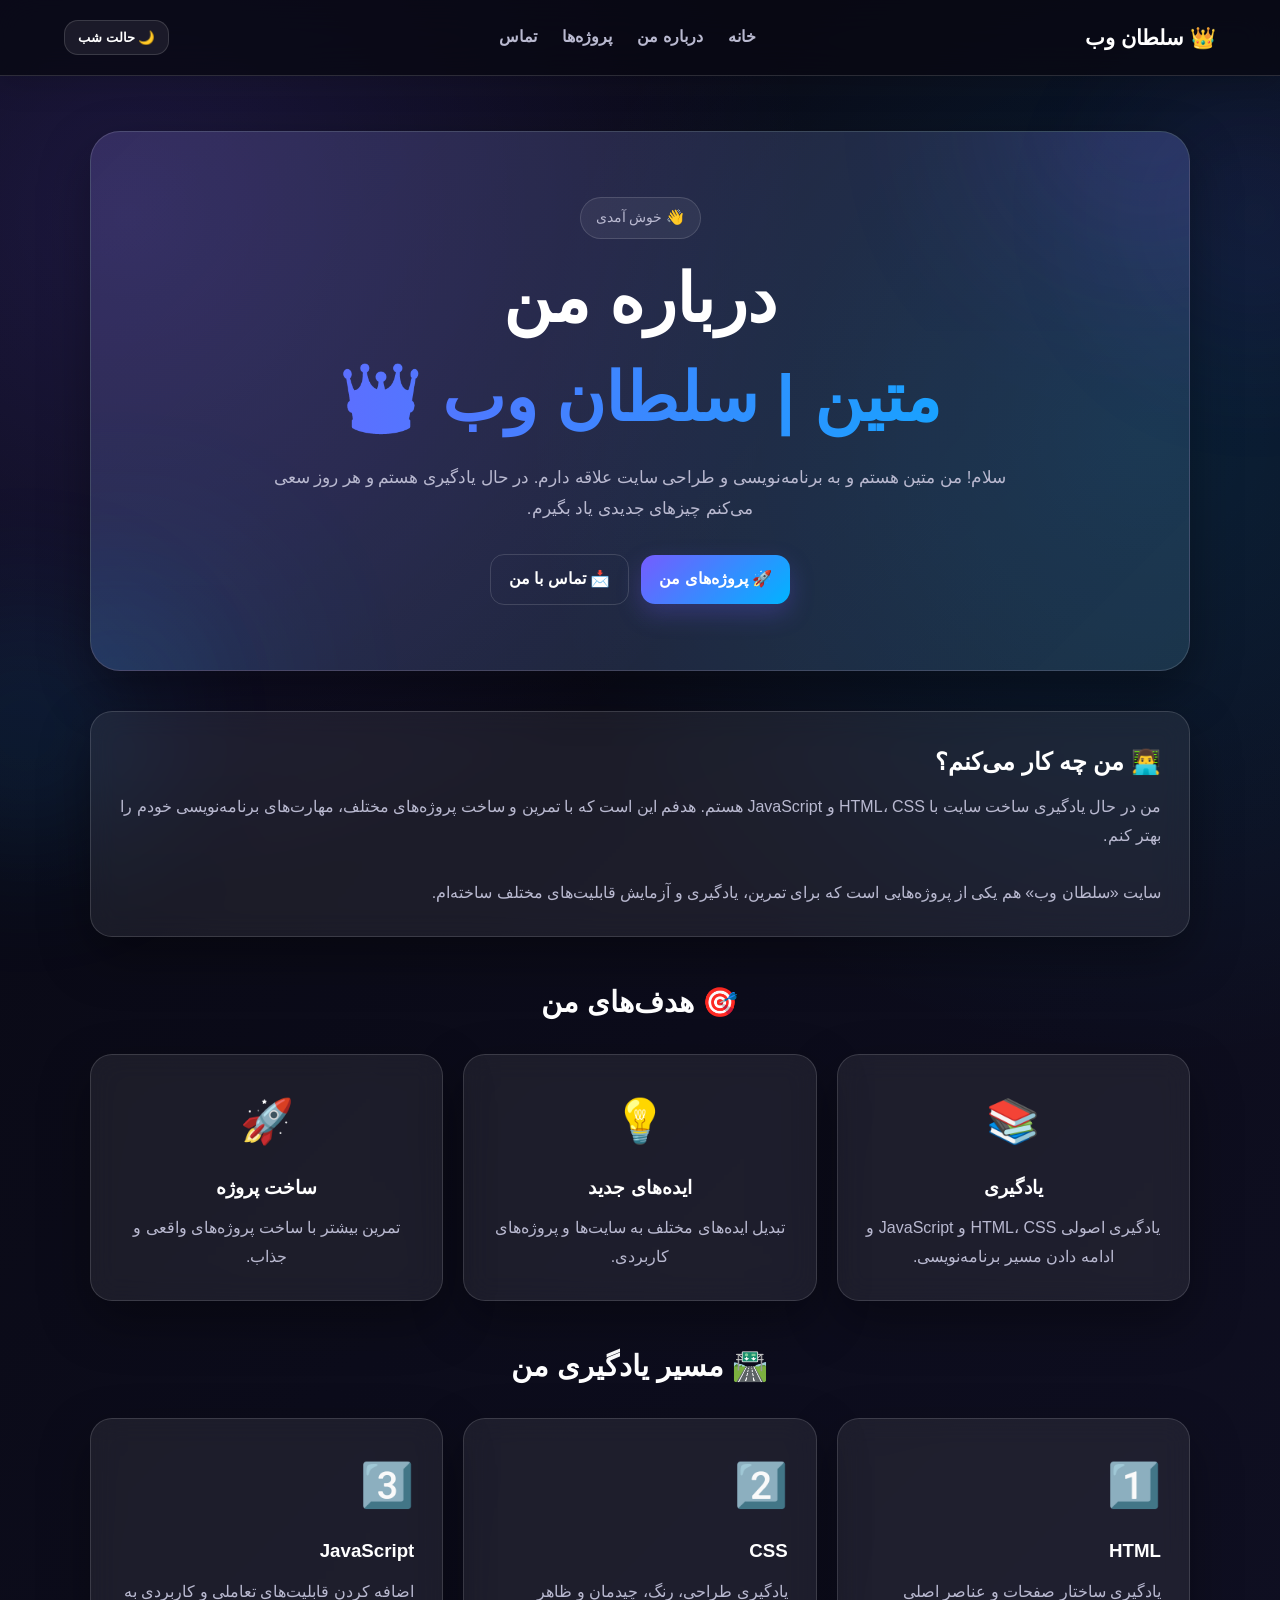
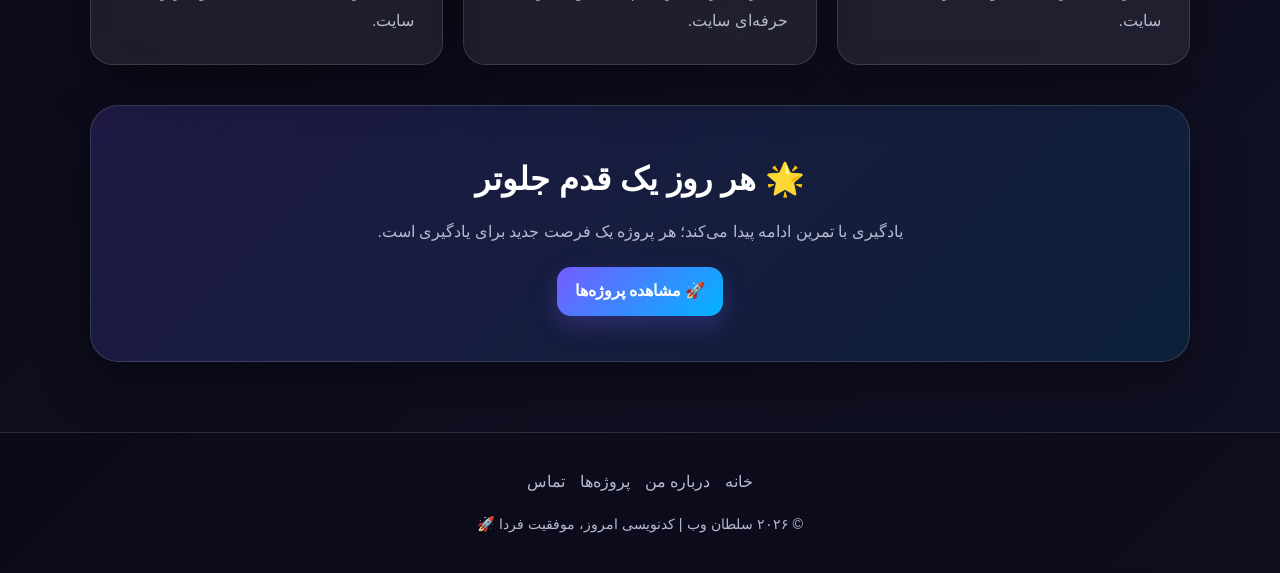
==== commit 7dacf3cc: "Update about.html" ====
--- a/about.html
+++ b/about.html
@@ -7,12 +7,18 @@
 
   <title>درباره من | سلطان وب</title>
 
+  <meta
+    name="description"
+    content="درباره متین و مسیر یادگیری برنامه‌نویسی در سلطان وب"
+  >
+
   <link rel="stylesheet" href="style.css">
 </head>
 
 <body>
 
   <!-- هدر -->
+
   <header class="site-header">
 
     <a class="logo" href="index.html">
@@ -20,13 +26,30 @@
     </a>
 
     <nav class="nav-menu">
-      <a href="index.html">خانه</a>
-      <a href="about.html">درباره من</a>
-      <a href="projects.html">پروژه‌های من</a>
-      <a href="contact.html">تماس با من</a>
+
+      <a href="index.html">
+        خانه
+      </a>
+
+      <a href="about.html">
+        درباره من
+      </a>
+
+      <a href="projects.html">
+        پروژه‌ها
+      </a>
+
+      <a href="contact.html">
+        تماس
+      </a>
+
     </nav>
 
-    <button id="themeButton" class="theme-button" type="button">
+    <button
+      id="themeButton"
+      class="theme-button"
+      type="button"
+    >
       🌙 حالت شب
     </button>
 
@@ -36,6 +59,7 @@
   <main>
 
     <!-- معرفی -->
+
     <section class="hero">
 
       <div class="hero-badge">
@@ -44,21 +68,27 @@
 
       <h1>
         درباره من
-        <span>🚀</span>
+        <span>متین | سلطان وب 👑</span>
       </h1>
 
       <p>
-        سلام! من متین هستم و در حال یادگیری برنامه‌نویسی و طراحی سایت هستم.
-        این سایت برای تمرین و ساخت پروژه‌های مختلف ساخته شده است.
+        سلام! من متین هستم و به برنامه‌نویسی و طراحی سایت علاقه دارم.
+        در حال یادگیری هستم و هر روز سعی می‌کنم چیزهای جدیدی یاد بگیرم.
       </p>
 
       <div class="hero-buttons">
 
-        <a class="btn" href="projects.html">
+        <a
+          class="btn"
+          href="projects.html"
+        >
           🚀 پروژه‌های من
         </a>
 
-        <a class="btn secondary-btn" href="contact.html">
+        <a
+          class="btn secondary-btn"
+          href="contact.html"
+        >
           📩 تماس با من
         </a>
 
@@ -67,11 +97,40 @@
     </section>
 
 
-    <!-- معرفی من -->
+    <!-- معرفی بیشتر -->
+
     <section class="container">
 
+      <div class="card">
+
+        <h2>
+          👨‍💻 من چه کار می‌کنم؟
+        </h2>
+
+        <p>
+          من در حال یادگیری ساخت سایت با HTML، CSS و JavaScript هستم.
+          هدفم این است که با تمرین و ساخت پروژه‌های مختلف،
+          مهارت‌های برنامه‌نویسی خودم را بهتر کنم.
+        </p>
+
+        <br>
+
+        <p>
+          سایت «سلطان وب» هم یکی از پروژه‌هایی است که برای تمرین،
+          یادگیری و آزمایش قابلیت‌های مختلف ساخته‌ام.
+        </p>
+
+      </div>
+
+    </section>
+
+
+    <!-- هدف‌ها -->
+
+    <section class="container">
+
       <h2 class="section-title">
-        👨‍💻 درباره من
+        🎯 هدف‌های من
       </h2>
 
       <div class="cards">
@@ -79,16 +138,16 @@
         <article class="card center">
 
           <div class="emoji">
-            👋
-          </div>
-
-          <h3>
-            من کی هستم؟
-          </h3>
-
-          <p>
-            من متین هستم و به برنامه‌نویسی، طراحی سایت و ساختن چیزهای جدید
-            با کدنویسی علاقه دارم.
+            📚
+          </div>
+
+          <h3>
+            یادگیری
+          </h3>
+
+          <p>
+            یادگیری اصولی HTML، CSS و JavaScript
+            و ادامه دادن مسیر برنامه‌نویسی.
           </p>
 
         </article>
@@ -97,16 +156,15 @@
         <article class="card center">
 
           <div class="emoji">
-            💻
-          </div>
-
-          <h3>
-            چه چیزهایی یاد می‌گیرم؟
-          </h3>
-
-          <p>
-            در حال یادگیری HTML، CSS و JavaScript هستم و با ساخت پروژه‌های
-            مختلف تمرین می‌کنم.
+            💡
+          </div>
+
+          <h3>
+            ایده‌های جدید
+          </h3>
+
+          <p>
+            تبدیل ایده‌های مختلف به سایت‌ها و پروژه‌های کاربردی.
           </p>
 
         </article>
@@ -119,12 +177,11 @@
           </div>
 
           <h3>
-            هدف من چیست؟
-          </h3>
-
-          <p>
-            هدفم این است که قدم‌به‌قدم مهارت‌های برنامه‌نویسی خودم را بیشتر
-            کنم و پروژه‌های جذاب بسازم.
+            ساخت پروژه
+          </h3>
+
+          <p>
+            تمرین بیشتر با ساخت پروژه‌های واقعی و جذاب.
           </p>
 
         </article>
@@ -135,6 +192,7 @@
 
 
     <!-- مسیر یادگیری -->
+
     <section class="container">
 
       <h2 class="section-title">
@@ -146,16 +204,15 @@
         <article class="card">
 
           <div class="emoji">
-            🌐
-          </div>
-
-          <h3>
-            مرحله ۱ — HTML
-          </h3>
-
-          <p>
-            ساختار صفحات وب، متن‌ها، لینک‌ها، تصاویر، دکمه‌ها و بخش‌های مختلف
-            سایت.
+            1️⃣
+          </div>
+
+          <h3>
+            HTML
+          </h3>
+
+          <p>
+            یادگیری ساختار صفحات و عناصر اصلی سایت.
           </p>
 
         </article>
@@ -164,16 +221,15 @@
         <article class="card">
 
           <div class="emoji">
-            🎨
-          </div>
-
-          <h3>
-            مرحله ۲ — CSS
-          </h3>
-
-          <p>
-            طراحی ظاهر سایت، رنگ‌ها، فاصله‌ها، کارت‌ها، انیمیشن‌ها و
-            واکنش‌گرا کردن سایت.
+            2️⃣
+          </div>
+
+          <h3>
+            CSS
+          </h3>
+
+          <p>
+            یادگیری طراحی، رنگ، چیدمان و ظاهر حرفه‌ای سایت.
           </p>
 
         </article>
@@ -182,51 +238,44 @@
         <article class="card">
 
           <div class="emoji">
-            ⚡
-          </div>
-
-          <h3>
-            مرحله ۳ — JavaScript
-          </h3>
-
-          <p>
-            اضافه کردن قابلیت‌های تعاملی مثل دکمه‌ها، شمارنده، Todo List،
-            حالت شب و امکانات بیشتر.
-          </p>
-
-        </article>
-
-      </div>
-
-    </section>
-
-
-    <!-- هدف -->
+            3️⃣
+          </div>
+
+          <h3>
+            JavaScript
+          </h3>
+
+          <p>
+            اضافه کردن قابلیت‌های تعاملی و کاربردی به سایت.
+          </p>
+
+        </article>
+
+      </div>
+
+    </section>
+
+
+    <!-- پیام -->
+
     <section class="container">
 
-      <div class="card center">
-
-        <div class="emoji">
-          🎯
-        </div>
+      <div class="cta">
 
         <h2>
-          هدف سلطان وب
+          🌟 هر روز یک قدم جلوتر
         </h2>
 
         <p>
-          این سایت فقط یک صفحه ساده نیست؛
-          اینجا محلی برای تمرین، یادگیری و ساخت پروژه‌های جدید است.
+          یادگیری با تمرین ادامه پیدا می‌کند؛
+          هر پروژه یک فرصت جدید برای یادگیری است.
         </p>
 
-        <p>
-          هر پروژه‌ای که می‌سازم، یک قدم برای یادگیری بیشتر است.
-        </p>
-
-        <br>
-
-        <a class="btn" href="projects.html">
-          💻 دیدن پروژه‌ها
+        <a
+          class="btn"
+          href="projects.html"
+        >
+          🚀 مشاهده پروژه‌ها
         </a>
 
       </div>
@@ -237,19 +286,31 @@
 
 
   <!-- فوتر -->
+
   <footer class="site-footer">
 
     <div class="footer-links">
 
-      <a href="index.html">خانه</a>
-      <a href="about.html">درباره من</a>
-      <a href="projects.html">پروژه‌ها</a>
-      <a href="contact.html">تماس</a>
+      <a href="index.html">
+        خانه
+      </a>
+
+      <a href="about.html">
+        درباره من
+      </a>
+
+      <a href="projects.html">
+        پروژه‌ها
+      </a>
+
+      <a href="contact.html">
+        تماس
+      </a>
 
     </div>
 
     <p class="copyright">
-      © ۲۰۲۶ سلطان وب | ساخته‌شده با 💜 و کدنویسی
+      © ۲۰۲۶ سلطان وب | کدنویسی امروز، موفقیت فردا 🚀
     </p>
 
   </footer>
--- a/style.css
+++ b/style.css
@@ -1,10 +1,6 @@
-/* ==================================================
-   👑 SULTAN WEB
-   Modern Responsive CSS
-================================================== */
-
-
-/* ================= ROOT ================= */
+/* =========================
+   سلطان وب | CSS نهایی
+========================= */
 
 :root {
   --primary: #755cff;
@@ -14,35 +10,36 @@
   --bg2: #101024;
 
   --card: rgba(255, 255, 255, 0.07);
-  --card-border: rgba(255, 255, 255, 0.12);
+  --card-border: rgba(255, 255, 255, 0.14);
 
   --text: #ffffff;
-  --muted: #b8b8c9;
+  --muted: #b9b9d0;
 
   --shadow: 0 20px 50px rgba(0, 0, 0, 0.35);
 
-  --radius: 24px;
-}
-
-
-/* ================= LIGHT MODE ================= */
+  --radius: 22px;
+}
+
+/* =========================
+   حالت روشن
+========================= */
 
 body.light-mode {
-
-  --bg: #f5f7ff;
+  --bg: #f4f6ff;
   --bg2: #ffffff;
 
-  --card: rgba(0, 0, 0, 0.04);
-  --card-border: rgba(0, 0, 0, 0.1);
-
-  --text: #161625;
-  --muted: #5e5e70;
-
-  --shadow: 0 15px 40px rgba(0, 0, 0, 0.12);
-}
-
-
-/* ================= RESET ================= */
+  --card: rgba(255, 255, 255, 0.82);
+  --card-border: rgba(80, 70, 150, 0.15);
+
+  --text: #17172a;
+  --muted: #5f6075;
+
+  --shadow: 0 15px 40px rgba(40, 40, 80, 0.12);
+}
+
+/* =========================
+   Reset
+========================= */
 
 * {
   box-sizing: border-box;
@@ -50,19 +47,19 @@
   padding: 0;
 }
 
-
 html {
+  width: 100%;
+  max-width: 100%;
+  overflow-x: hidden;
   scroll-behavior: smooth;
 }
 
-
 body {
+  width: 100%;
+  max-width: 100%;
   min-height: 100vh;
 
-  font-family:
-    Tahoma,
-    Arial,
-    sans-serif;
+  font-family: Tahoma, Arial, sans-serif;
 
   color: var(--text);
 
@@ -72,304 +69,292 @@
       rgba(117, 92, 255, 0.18),
       transparent 30%
     ),
-
     radial-gradient(
-      circle at 90% 80%,
+      circle at 90% 20%,
       rgba(0, 180, 255, 0.12),
       transparent 30%
     ),
-
-    var(--bg);
-
-  background-size: 180% 180%;
-
-  animation:
-    backgroundMove 14s ease infinite;
+    linear-gradient(
+      135deg,
+      var(--bg),
+      var(--bg2)
+    );
+
+  line-height: 1.8;
+
+  overflow-x: hidden;
 
   transition:
     background 0.4s ease,
     color 0.4s ease;
-
-  overflow-x: hidden;
-}
-
-
-@keyframes backgroundMove {
-
-  0% {
-    background-position: 0% 0%;
-  }
-
-  50% {
-    background-position: 100% 100%;
-  }
-
-  100% {
-    background-position: 0% 0%;
-  }
-
-}
-
-
-a {
-  color: inherit;
+}
+
+/* جلوگیری از بیرون‌زدگی عناصر */
+
+img,
+video,
+iframe,
+svg {
+  max-width: 100%;
+}
+
+button,
+input,
+textarea {
+  max-width: 100%;
+}
+
+/* =========================
+   نورهای پس‌زمینه
+========================= */
+
+body::before,
+body::after {
+  content: "";
+
+  position: fixed;
+
+  width: 250px;
+  height: 250px;
+
+  border-radius: 50%;
+
+  filter: blur(80px);
+
+  opacity: 0.1;
+
+  pointer-events: none;
+
+  z-index: -1;
+
+  animation: floatingGlow 8s ease-in-out infinite alternate;
+}
+
+body::before {
+  top: 10%;
+  right: -100px;
+  background: var(--primary);
+}
+
+body::after {
+  bottom: 5%;
+  left: -100px;
+  background: var(--secondary);
+
+  animation-delay: 2s;
+}
+
+@keyframes floatingGlow {
+
+  from {
+    transform: translateY(0) scale(1);
+  }
+
+  to {
+    transform: translateY(35px) scale(1.12);
+  }
+
+}
+
+/* =========================
+   Header
+========================= */
+
+.site-header {
+  width: 100%;
+
+  min-height: 76px;
+
+  padding: 12px 5%;
+
+  display: flex;
+
+  align-items: center;
+
+  justify-content: space-between;
+
+  gap: 15px;
+
+  position: sticky;
+
+  top: 0;
+
+  z-index: 1000;
+
+  background: rgba(8, 8, 18, 0.78);
+
+  border-bottom: 1px solid var(--card-border);
+
+  backdrop-filter: blur(18px);
+
+  -webkit-backdrop-filter: blur(18px);
+
+  box-shadow:
+    0 8px 30px rgba(0, 0, 0, 0.15);
+}
+
+body.light-mode .site-header {
+  background: rgba(255, 255, 255, 0.82);
+}
+
+/* =========================
+   Logo
+========================= */
+
+.logo {
+  color: var(--text);
+
   text-decoration: none;
-}
-
-
-button,
-input {
-  font-family: inherit;
-}
-
-
-/* ================= HEADER ================= */
-
-.site-header {
-
-  position: sticky;
-  top: 0;
-
-  z-index: 1000;
-
-  width: 100%;
+
+  font-size: 1.3rem;
+
+  font-weight: 900;
+
+  white-space: nowrap;
 
   display: flex;
 
   align-items: center;
 
-  justify-content: space-between;
-
-  gap: 20px;
-
-  padding: 15px 6%;
-
-  background:
-    rgba(8, 8, 18, 0.75);
-
-  backdrop-filter: blur(18px);
-
-  border-bottom:
-    1px solid var(--card-border);
-}
-
-
-body.light-mode .site-header {
-
-  background:
-    rgba(255, 255, 255, 0.8);
-
-}
-
-
-/* ================= LOGO ================= */
-
-.logo {
-
+  gap: 7px;
+
+  transition: 0.3s ease;
+}
+
+.logo:hover {
+  transform: translateY(-2px);
+
+  color: var(--secondary);
+}
+
+/* =========================
+   Navigation
+========================= */
+
+.nav-menu {
   display: flex;
 
   align-items: center;
 
-  gap: 10px;
-
-  font-size: 21px;
-
-  font-weight: 900;
+  justify-content: center;
+
+  gap: 5px;
+
+  flex-wrap: wrap;
+}
+
+.nav-menu a {
+  position: relative;
+
+  color: var(--muted);
+
+  text-decoration: none;
+
+  font-weight: 700;
+
+  padding: 7px 10px;
+
+  border-radius: 12px;
+
+  transition: 0.3s ease;
+}
+
+.nav-menu a:hover {
+  color: var(--text);
+
+  background:
+    rgba(117, 92, 255, 0.1);
+}
+
+/* =========================
+   Theme Button
+========================= */
+
+.theme-button {
+  border: 1px solid var(--card-border);
+
+  background: var(--card);
+
+  color: var(--text);
+
+  padding: 9px 13px;
+
+  border-radius: 14px;
+
+  cursor: pointer;
+
+  font-weight: 700;
 
   white-space: nowrap;
-}
-
-
-.logo img {
-
-  width: 42px;
-
-  height: 42px;
-
-  object-fit: cover;
-
-  border-radius: 12px;
-
-  border:
-    2px solid
-    rgba(117, 92, 255, 0.5);
+
+  transition: 0.3s ease;
+}
+
+.theme-button:hover {
+  transform: translateY(-2px);
+
+  border-color: var(--primary);
 
   box-shadow:
-    0 0 20px
-    rgba(117, 92, 255, 0.3);
-
-  transition: 0.3s ease;
-}
-
-
-.logo:hover img {
-
-  transform:
-    rotate(-5deg)
-    scale(1.08);
-
-}
-
-
-/* ================= NAV ================= */
-
-.nav-menu {
-
-  display: flex;
-
-  align-items: center;
-
-  justify-content: center;
-
-  gap: 8px;
-
-  flex-wrap: wrap;
-}
-
-
-.nav-menu a {
-
-  padding: 9px 13px;
-
-  border-radius: 12px;
-
-  color: var(--muted);
-
-  font-size: 14px;
-
-  transition: 0.3s ease;
-}
-
-
-.nav-menu a:hover,
-.nav-menu a.active {
-
-  color: white;
-
-  background:
-    rgba(117, 92, 255, 0.18);
-
-  transform:
-    translateY(-2px);
-}
-
-
-body.light-mode
-.nav-menu a:hover,
-
-body.light-mode
-.nav-menu a.active {
-
-  color: var(--primary);
-
-}
-
-
-/* ================= THEME BUTTON ================= */
-
-.theme-button {
+    0 8px 25px
+    rgba(117, 92, 255, 0.2);
+}
+
+/* =========================
+   Hero
+========================= */
+
+.hero {
+  position: relative;
+
+  width: min(1100px, 92%);
+
+  margin: 55px auto 35px;
+
+  padding: 65px 25px;
+
+  text-align: center;
 
   border: 1px solid var(--card-border);
 
-  background: var(--card);
-
-  color: var(--text);
-
-  padding: 10px 14px;
-
-  border-radius: 14px;
-
-  cursor: pointer;
-
-  transition: 0.3s ease;
-}
-
-
-.theme-button:hover {
-
-  transform:
-    translateY(-2px);
-
-  box-shadow:
-    0 10px 25px
-    rgba(117, 92, 255, 0.2);
-
-}
-
-
-/* ================= MAIN ================= */
-
-main {
-
-  width: 100%;
-
-  padding-bottom: 50px;
-}
-
-
-/* ================= HERO ================= */
-
-.hero {
-
-  position: relative;
-
-  overflow: hidden;
-
-  width: 90%;
-
-  max-width: 1100px;
-
-  margin: 45px auto 30px;
-
-  padding: 80px 30px;
-
-  text-align: center;
-
-  border:
-    1px solid
-    var(--card-border);
-
-  border-radius: 32px;
+  border-radius: 30px;
 
   background:
     linear-gradient(
       135deg,
-      rgba(117, 92, 255, 0.13),
-      rgba(0, 180, 255, 0.06)
-    );
-
-  box-shadow:
-    var(--shadow);
-
-  animation:
-    fadeUp 0.8s ease;
-}
-
+      rgba(117, 92, 255, 0.14),
+      rgba(0, 180, 255, 0.08)
+    ),
+    var(--card);
+
+  box-shadow: var(--shadow);
+
+  overflow: hidden;
+
+  animation: fadeUp 0.8s ease both;
+}
 
 .hero::before {
-
   content: "";
 
   position: absolute;
 
-  width: 300px;
-  height: 300px;
+  width: 280px;
+  height: 280px;
+
+  top: -160px;
+  right: -100px;
 
   border-radius: 50%;
 
-  top: -150px;
-  right: -100px;
-
-  background:
-    rgba(117, 92, 255, 0.2);
-
-  filter:
-    blur(80px);
-}
-
+  background: var(--primary);
+
+  filter: blur(100px);
+
+  opacity: 0.18;
+}
 
 .hero::after {
-
   content: "";
 
   position: absolute;
@@ -377,64 +362,58 @@
   width: 250px;
   height: 250px;
 
+  bottom: -150px;
+  left: -100px;
+
   border-radius: 50%;
 
-  bottom: -140px;
-  left: -100px;
-
-  background:
-    rgba(0, 180, 255, 0.14);
-
-  filter:
-    blur(70px);
-}
-
+  background: var(--secondary);
+
+  filter: blur(100px);
+
+  opacity: 0.14;
+}
 
 .hero > * {
-
   position: relative;
 
-  z-index: 2;
-}
-
+  z-index: 1;
+}
 
 .hero-badge {
-
   display: inline-block;
 
-  padding: 9px 18px;
-
-  border:
-    1px solid
-    rgba(117, 92, 255, 0.4);
-
-  border-radius: 50px;
-
-  background:
-    rgba(117, 92, 255, 0.12);
-
-  color: var(--text);
-
-  font-weight: bold;
-
-  margin-bottom: 22px;
-}
-
+  margin-bottom: 15px;
+
+  padding: 7px 15px;
+
+  border: 1px solid var(--card-border);
+
+  border-radius: 999px;
+
+  background:
+    rgba(255, 255, 255, 0.06);
+
+  color: var(--muted);
+
+  font-size: 0.9rem;
+}
 
 .hero h1 {
-
   font-size:
-    clamp(35px, 7vw, 70px);
-
-  line-height: 1.25;
-
-  margin-bottom: 25px;
+    clamp(2rem, 7vw, 4.2rem);
+
+  line-height: 1.35;
+
+  margin-bottom: 20px;
 
   font-weight: 900;
 }
 
-
 .hero h1 span {
+  display: block;
+
+  margin-top: 8px;
 
   background:
     linear-gradient(
@@ -450,59 +429,50 @@
   color: transparent;
 }
 
-
 .hero p {
+  width: 100%;
 
   max-width: 750px;
 
-  margin: auto;
+  margin: 0 auto 30px;
 
   color: var(--muted);
 
-  line-height: 2;
-
-  font-size: 17px;
-}
-
-
-/* ================= BUTTONS ================= */
-
-.hero-buttons,
-.action-buttons {
-
+  font-size: 1.05rem;
+}
+
+/* =========================
+   Buttons
+========================= */
+
+.hero-buttons {
   display: flex;
 
   justify-content: center;
 
   align-items: center;
 
+  gap: 12px;
+
   flex-wrap: wrap;
-
-  gap: 12px;
-
-  margin-top: 28px;
-}
-
+}
 
 .btn {
-
   display: inline-flex;
 
+  align-items: center;
+
   justify-content: center;
 
-  align-items: center;
-
-  min-height: 45px;
-
-  padding: 11px 20px;
+  min-width: 125px;
+
+  max-width: 100%;
+
+  padding: 10px 18px;
 
   border: 0;
 
   border-radius: 14px;
-
-  cursor: pointer;
-
-  color: white;
 
   background:
     linear-gradient(
@@ -511,271 +481,187 @@
       var(--secondary)
     );
 
-  font-weight: bold;
+  color: #fff;
+
+  text-decoration: none;
+
+  font-weight: 800;
+
+  cursor: pointer;
 
   box-shadow:
-    0 8px 25px
-    rgba(117, 92, 255, 0.2);
-
-  transition:
-    transform 0.25s ease,
-    box-shadow 0.25s ease;
-}
-
+    0 10px 25px
+    rgba(117, 92, 255, 0.25);
+
+  transition: 0.25s ease;
+}
 
 .btn:hover {
-
-  transform:
-    translateY(-4px)
-    scale(1.02);
+  transform: translateY(-4px);
 
   box-shadow:
-    0 14px 30px
-    rgba(117, 92, 255, 0.3);
-}
-
+    0 16px 35px
+    rgba(117, 92, 255, 0.35);
+}
 
 .btn:active {
-
-  transform:
-    scale(0.97);
-}
-
+  transform: translateY(-1px);
+}
 
 .secondary-btn {
-
-  background:
-    transparent;
-
-  border:
-    1px solid
-    rgba(117, 92, 255, 0.5);
+  background: transparent;
+
+  border: 1px solid var(--card-border);
+
+  color: var(--text);
 
   box-shadow: none;
 }
 
-
-/* ================= MAIN IMAGE ================= */
+.secondary-btn:hover {
+  background:
+    rgba(117, 92, 255, 0.1);
+
+  box-shadow: none;
+}
+
+/* =========================
+   تصویر اصلی
+========================= */
 
 .main-logo {
-
-  width: 90%;
-
-  max-width: 1100px;
+  width: min(900px, 92%);
 
   margin: 35px auto;
 
+  text-align: center;
+
   overflow: hidden;
-
-  border-radius: 28px;
-
-  border:
-    1px solid
-    var(--card-border);
+}
+
+.main-logo img {
+  display: block;
+
+  width: 100%;
+
+  max-width: 100%;
+
+  height: auto;
+
+  max-height: 500px;
+
+  object-fit: cover;
+
+  border-radius: 25px;
+
+  border: 1px solid var(--card-border);
+
+  box-shadow: var(--shadow);
+
+  transition: 0.5s ease;
+}
+
+.main-logo img:hover {
+  transform: scale(1.01);
 
   box-shadow:
-    var(--shadow);
-
-  animation:
-    fadeUp 1s ease;
-}
-
-
-.main-logo img {
-
-  display: block;
-
-  width: 100%;
-
-  height: auto;
-
-  max-height: 600px;
-
-  object-fit: cover;
-
-  transition:
-    transform 0.6s ease;
-}
-
-
-.main-logo:hover img {
-
-  transform:
-    scale(1.025);
-
-}
-
-
-/* ================= CONTAINER ================= */
+    0 25px 70px
+    rgba(117, 92, 255, 0.22);
+}
+
+/* =========================
+   Container
+========================= */
 
 .container {
-
-  width: 90%;
-
-  max-width: 1100px;
-
-  margin: 30px auto;
-
-  padding: 30px;
-
-  border:
-    1px solid
-    var(--card-border);
-
-  border-radius: var(--radius);
-
-  background:
-    var(--card);
-
-  backdrop-filter:
-    blur(15px);
-
-  box-shadow:
-    0 15px 40px
-    rgba(0, 0, 0, 0.15);
-
-  animation:
-    fadeUp 0.7s ease;
-}
-
+  width: min(1100px, 92%);
+
+  margin: 40px auto;
+
+  max-width: 100%;
+}
 
 .center {
-
   text-align: center;
 }
 
-
-/* ================= SECTION TITLE ================= */
-
 .section-title {
-
-  display: flex;
-
-  align-items: center;
-
-  gap: 15px;
+  text-align: center;
 
   margin-bottom: 25px;
-}
-
-
-.section-title > span {
-
-  display: flex;
-
-  align-items: center;
-
-  justify-content: center;
-
-  width: 55px;
-
-  height: 55px;
-
-  flex-shrink: 0;
-
-  border-radius: 17px;
-
-  background:
-    rgba(117, 92, 255, 0.14);
-
-  font-size: 27px;
-}
-
-
-.section-title h2 {
-
-  margin-bottom: 5px;
-
-  font-size: 27px;
-}
-
-
-.section-title p {
-
-  color: var(--muted);
-
-  line-height: 1.8;
-}
-
-
-.center-title {
-
-  justify-content: center;
-}
-
-
-/* ================= QUICK INFO ================= */
+
+  font-size: 1.8rem;
+
+  font-weight: 900;
+}
+
+/* =========================
+   Quick Info
+========================= */
 
 .quick-info {
-
   display: grid;
 
   grid-template-columns:
     repeat(3, 1fr);
 
-  gap: 15px;
-}
-
+  gap: 18px;
+}
 
 .info-box {
-
-  display: flex;
-
-  flex-direction: column;
-
-  align-items: center;
-
-  gap: 10px;
-
-  padding: 22px;
-
-  border-radius: 20px;
-
-  background:
-    rgba(117, 92, 255, 0.08);
-
-  border:
-    1px solid
-    var(--card-border);
+  min-width: 0;
+
+  padding: 25px;
+
+  text-align: center;
+
+  border: 1px solid var(--card-border);
+
+  border-radius: var(--radius);
+
+  background: var(--card);
+
+  backdrop-filter: blur(12px);
+
+  box-shadow: var(--shadow);
 
   transition: 0.3s ease;
 }
 
+.info-box:hover {
+  transform: translateY(-7px);
+
+  border-color:
+    rgba(117, 92, 255, 0.45);
+}
 
 .info-box strong {
-
-  font-size: 32px;
-}
-
+  display: block;
+
+  font-size: 1.8rem;
+
+  margin-bottom: 5px;
+}
 
 .info-box span {
-
   color: var(--muted);
-
+}
+
+/* =========================
+   Clock
+========================= */
+
+.clock,
+.date {
   text-align: center;
 }
 
-
-.info-box:hover {
-
-  transform:
-    translateY(-6px);
-
-  background:
-    rgba(117, 92, 255, 0.14);
-}
-
-
-/* ================= CLOCK ================= */
-
 .clock {
-
-  font-size:
-    clamp(35px, 8vw, 65px);
+  font-size: 2.5rem;
 
   font-weight: 900;
 
-  margin: 20px 0;
+  margin-bottom: 5px;
 
   background:
     linear-gradient(
@@ -791,153 +677,101 @@
   color: transparent;
 }
 
-
 .date {
-
   color: var(--muted);
-
-  font-size: 16px;
-}
-
-
-/* ================= CARDS ================= */
+}
+
+/* =========================
+   Cards
+========================= */
 
 .cards {
-
   display: grid;
 
   grid-template-columns:
-    repeat(3, 1fr);
-
-  gap: 22px;
-}
-
+    repeat(3, minmax(0, 1fr));
+
+  gap: 20px;
+}
 
 .card {
-
-  position: relative;
+  min-width: 0;
+
+  padding: 28px;
+
+  border: 1px solid var(--card-border);
+
+  border-radius: var(--radius);
+
+  background: var(--card);
+
+  backdrop-filter: blur(14px);
+
+  -webkit-backdrop-filter: blur(14px);
+
+  box-shadow: var(--shadow);
+
+  transition: 0.3s ease;
+
+  animation:
+    fadeUp 0.7s ease both;
+}
+
+.card:hover {
+  transform: translateY(-7px);
+
+  border-color:
+    rgba(117, 92, 255, 0.45);
+}
+
+.card h2,
+.card h3 {
+  margin-bottom: 10px;
+}
+
+.card p {
+  color: var(--muted);
+
+  overflow-wrap: anywhere;
+}
+
+.emoji {
+  font-size: 2.7rem;
+
+  margin-bottom: 10px;
+
+  transition: 0.3s ease;
+}
+
+.card:hover .emoji {
+  transform:
+    scale(1.1)
+    rotate(-3deg);
+}
+
+/* =========================
+   Skill Bar
+========================= */
+
+.skill-bar {
+  height: 10px;
+
+  margin-top: 12px;
 
   overflow: hidden;
 
-  padding: 30px 22px;
-
-  border:
-    1px solid
-    var(--card-border);
-
-  border-radius: 24px;
-
-  background:
-    rgba(255, 255, 255, 0.045);
-
-  text-align: center;
-
-  transition:
-    transform 0.35s ease,
-    box-shadow 0.35s ease,
-    border-color 0.35s ease;
-}
-
-
-.card::before {
-
-  content: "";
-
-  position: absolute;
-
-  width: 150px;
-
-  height: 150px;
-
-  border-radius: 50%;
-
-  top: -80px;
-
-  right: -70px;
-
-  background:
-    rgba(117, 92, 255, 0.15);
-
-  filter:
-    blur(15px);
-}
-
-
-.card:hover {
-
-  transform:
-    translateY(-10px);
-
-  box-shadow:
-    0 20px 45px
-    rgba(117, 92, 255, 0.2);
-
-  border-color:
-    rgba(117, 92, 255, 0.4);
-}
-
-
-.emoji {
-
-  font-size: 55px;
-
-  margin-bottom: 15px;
-
-  transition:
-    transform 0.35s ease;
-}
-
-
-.card:hover .emoji {
-
-  transform:
-    scale(1.15)
-    rotate(5deg);
-}
-
-
-.card h3 {
-
-  font-size: 24px;
-
-  margin-bottom: 12px;
-}
-
-
-.card p {
-
-  color: var(--muted);
-
-  line-height: 1.9;
-}
-
-
-/* ================= SKILL BAR ================= */
-
-.skill-bar {
-
-  width: 100%;
-
-  height: 8px;
-
-  margin-top: 22px;
-
-  border-radius: 20px;
-
-  overflow: hidden;
+  border-radius: 999px;
 
   background:
     rgba(255, 255, 255, 0.08);
 }
 
-
 .skill-bar span {
-
   display: block;
 
   height: 100%;
 
-  border-radius: 20px;
+  border-radius: inherit;
 
   background:
     linear-gradient(
@@ -945,307 +779,35 @@
       var(--primary),
       var(--secondary)
     );
-}
-
-
-/* ================= COUNTER ================= */
+
+  animation:
+    skillLoad 1.5s ease both;
+}
+
+@keyframes skillLoad {
+
+  from {
+    width: 0 !important;
+  }
+
+}
+
+/* =========================
+   Counter
+========================= */
 
 .counter {
-
-  font-size: 70px;
+  text-align: center;
+}
+
+#counter {
+  display: block;
+
+  font-size: 4rem;
 
   font-weight: 900;
 
-  margin: 20px;
-
-  background:
-    linear-gradient(
-      90deg,
-      var(--primary),
-      var(--secondary)
-    );
-
-  -webkit-background-clip: text;
-
-  background-clip: text;
-
-  color: transparent;
-}
-
-
-/* ================= VOTES ================= */
-
-.votes {
-
-  font-size: 24px;
-
-  margin: 20px;
-}
-
-
-.message {
-
-  color: var(--muted);
-
-  min-height: 25px;
-
-  margin-top: 15px;
-}
-
-
-/* ================= TODO ================= */
-
-.todo-form {
-
-  display: flex;
-
-  gap: 12px;
-
-  margin-bottom: 20px;
-}
-
-
-.todo-form input {
-
-  flex: 1;
-}
-
-
-.todo-list {
-
-  list-style: none;
-
-  display: flex;
-
-  flex-direction: column;
-
-  gap: 10px;
-}
-
-
-.todo-list li {
-
-  display: flex;
-
-  align-items: center;
-
-  justify-content: space-between;
-
-  gap: 10px;
-
-  padding: 14px 16px;
-
-  border-radius: 15px;
-
-  background:
-    rgba(117, 92, 255, 0.08);
-
-  border:
-    1px solid
-    var(--card-border);
-}
-
-
-.todo-info {
-
-  color: var(--muted);
-
-  margin-top: 15px;
-}
-
-
-/* ================= INPUTS ================= */
-
-.text-input,
-.todo-form input,
-.chat-form input {
-
-  width: 100%;
-
-  padding: 14px 16px;
-
-  margin-bottom: 12px;
-
-  border:
-    1px solid
-    var(--card-border);
-
-  border-radius: 14px;
-
-  outline: none;
-
-  background:
-    rgba(255, 255, 255, 0.06);
-
-  color: var(--text);
-
-  transition: 0.3s ease;
-}
-
-
-.text-input:focus,
-.todo-form input:focus,
-.chat-form input:focus {
-
-  border-color:
-    var(--primary);
-
-  box-shadow:
-    0 0 0 3px
-    rgba(117, 92, 255, 0.12);
-}
-
-
-.text-input::placeholder,
-.todo-form input::placeholder,
-.chat-form input::placeholder {
-
-  color: var(--muted);
-}
-
-
-/* ================= COLOR BUTTONS ================= */
-
-.color-buttons {
-
-  display: flex;
-
-  justify-content: center;
-
-  flex-wrap: wrap;
-
-  gap: 12px;
-}
-
-
-.color-button {
-
-  padding: 11px 18px;
-
-  border-radius: 14px;
-
-  border:
-    1px solid
-    var(--card-border);
-
-  background:
-    var(--card);
-
-  color: var(--text);
-
-  cursor: pointer;
-
-  transition: 0.25s ease;
-}
-
-
-.color-button:hover {
-
-  transform:
-    translateY(-3px);
-
-  border-color:
-    var(--primary);
-}
-
-
-/* ================= QUOTE ================= */
-
-.quote-box {
-
-  background:
-    linear-gradient(
-      135deg,
-      rgba(117, 92, 255, 0.12),
-      rgba(0, 180, 255, 0.06)
-    );
-}
-
-
-#quote {
-
-  font-size: 21px;
-
-  line-height: 2;
-
-  margin: 20px auto;
-
-  max-width: 700px;
-}
-
-
-/* ================= CUSTOM MESSAGE ================= */
-
-.custom-message {
-
-  min-height: 30px;
-
-  margin-top: 20px;
-
-  font-size: 20px;
-
-  font-weight: bold;
-}
-
-
-/* ================= CTA ================= */
-
-.cta {
-
-  display: flex;
-
-  align-items: center;
-
-  justify-content: space-between;
-
-  gap: 25px;
-
-  background:
-    linear-gradient(
-      135deg,
-      rgba(117, 92, 255, 0.17),
-      rgba(0, 180, 255, 0.08)
-    );
-}
-
-
-.cta h2 {
-
-  font-size: 30px;
-
-  margin: 15px 0 8px;
-}
-
-
-.cta p {
-
-  color: var(--muted);
-}
-
-
-/* ================= TOP BUTTON ================= */
-
-.top-button {
-
-  position: fixed;
-
-  bottom: 25px;
-
-  left: 25px;
-
-  z-index: 900;
-
-  width: 48px;
-
-  height: 48px;
-
-  border: 0;
-
-  border-radius: 50%;
-
-  cursor: pointer;
-
-  color: white;
+  margin-bottom: 15px;
 
   background:
     linear-gradient(
@@ -1254,61 +816,280 @@
       var(--secondary)
     );
 
+  -webkit-background-clip: text;
+
+  background-clip: text;
+
+  color: transparent;
+}
+
+/* =========================
+   Votes
+========================= */
+
+.votes {
+  text-align: center;
+}
+
+#votes {
+  font-size: 1.3rem;
+
+  font-weight: 800;
+
+  margin-bottom: 15px;
+}
+
+.votes .btn {
+  margin: 5px;
+}
+
+/* =========================
+   Input
+========================= */
+
+.text-input,
+#todoInput,
+#chat-input {
+  width: 100%;
+
+  max-width: 100%;
+
+  padding: 13px 15px;
+
+  border: 1px solid var(--card-border);
+
+  border-radius: 14px;
+
+  background:
+    rgba(255, 255, 255, 0.05);
+
+  color: var(--text);
+
+  outline: none;
+
+  font-family: inherit;
+
+  font-size: 1rem;
+
+  transition: 0.3s ease;
+}
+
+.text-input:focus,
+#todoInput:focus,
+#chat-input:focus {
+  border-color: var(--primary);
+
   box-shadow:
-    0 10px 25px
-    rgba(117, 92, 255, 0.3);
-
-  opacity: 0;
-
-  pointer-events: none;
-
-  transform:
-    translateY(15px);
+    0 0 0 4px
+    rgba(117, 92, 255, 0.12);
+}
+
+textarea.text-input {
+  resize: vertical;
+}
+
+label {
+  display: block;
+
+  margin: 12px 0 6px;
+
+  font-weight: 700;
+}
+
+/* =========================
+   Todo
+========================= */
+
+.todo-form {
+  display: flex;
+
+  gap: 10px;
+
+  margin-bottom: 15px;
+
+  width: 100%;
+}
+
+.todo-form input {
+  flex: 1;
+
+  min-width: 0;
+}
+
+.todo-list {
+  list-style: none;
+
+  width: 100%;
+}
+
+.todo-list li {
+  display: flex;
+
+  align-items: center;
+
+  justify-content: space-between;
+
+  gap: 10px;
+
+  padding: 12px 15px;
+
+  margin-bottom: 10px;
+
+  border: 1px solid var(--card-border);
+
+  border-radius: 14px;
+
+  background:
+    rgba(255, 255, 255, 0.04);
+
+  overflow-wrap: anywhere;
+}
+
+.todo-info {
+  color: var(--muted);
+
+  margin-top: 10px;
+}
+
+/* =========================
+   رنگ‌ها
+========================= */
+
+.color-buttons {
+  display: flex;
+
+  justify-content: center;
+
+  flex-wrap: wrap;
+
+  gap: 10px;
+}
+
+.color-button {
+  padding: 9px 16px;
+
+  border: 1px solid var(--card-border);
+
+  border-radius: 12px;
+
+  background: var(--card);
+
+  color: var(--text);
+
+  cursor: pointer;
+
+  font-family: inherit;
 
   transition: 0.3s ease;
 }
 
-
-.top-button.show {
-
-  opacity: 1;
-
-  pointer-events: auto;
-
-  transform:
-    translateY(0);
-}
-
-
-/* ================= CHATBOT ================= */
-
-#chatbot {
-
+.color-button:hover {
+  transform: translateY(-3px);
+
+  border-color: var(--primary);
+}
+
+/* =========================
+   Quote
+========================= */
+
+.quote-box {
+  text-align: center;
+}
+
+#quote {
+  font-size: 1.3rem;
+
+  font-weight: 700;
+
+  color: var(--text);
+
+  margin-bottom: 18px;
+
+  overflow-wrap: anywhere;
+}
+
+/* =========================
+   Message
+========================= */
+
+.custom-message {
+  text-align: center;
+}
+
+#customMessage {
+  min-height: 30px;
+
+  margin-top: 15px;
+
+  color: var(--secondary);
+
+  font-weight: 800;
+
+  overflow-wrap: anywhere;
+}
+
+.message {
+  margin-top: 15px;
+
+  color: var(--secondary);
+
+  font-weight: 700;
+}
+
+/* =========================
+   CTA
+========================= */
+
+.cta {
+  padding: 45px 25px;
+
+  text-align: center;
+
+  border-radius: 28px;
+
+  background:
+    linear-gradient(
+      135deg,
+      rgba(117, 92, 255, 0.18),
+      rgba(0, 180, 255, 0.1)
+    );
+
+  border: 1px solid var(--card-border);
+
+  box-shadow: var(--shadow);
+}
+
+.cta h2 {
+  font-size: 2rem;
+
+  margin-bottom: 10px;
+}
+
+.cta p {
+  color: var(--muted);
+
+  margin-bottom: 20px;
+}
+
+/* =========================
+   دکمه بالا
+========================= */
+
+.top-button {
   position: fixed;
 
-  bottom: 25px;
-
-  right: 25px;
-
-  z-index: 1000;
-}
-
-
-.chat-toggle {
-
-  width: 58px;
-
-  height: 58px;
+  left: 20px;
+
+  bottom: 20px;
+
+  width: 48px;
+
+  height: 48px;
 
   border: 0;
 
   border-radius: 50%;
-
-  cursor: pointer;
-
-  font-size: 25px;
-
-  color: white;
 
   background:
     linear-gradient(
@@ -1317,214 +1098,53 @@
       var(--secondary)
     );
 
-  box-shadow:
-    0 10px 30px
-    rgba(0, 0, 0, 0.3);
+  color: #fff;
+
+  font-size: 1.2rem;
+
+  cursor: pointer;
+
+  opacity: 0;
+
+  visibility: hidden;
+
+  transform: translateY(20px);
 
   transition: 0.3s ease;
-}
-
-
-.chat-toggle:hover {
-
-  transform:
-    scale(1.08);
-}
-
-
-.chat-window {
-
-  position: absolute;
-
-  right: 0;
-
-  bottom: 72px;
-
-  width: 330px;
-
-  max-width:
-    calc(100vw - 30px);
-
-  overflow: hidden;
-
-  border:
-    1px solid
-    var(--card-border);
-
-  border-radius: 22px;
-
-  background:
-    rgba(15, 15, 30, 0.95);
-
-  backdrop-filter:
-    blur(20px);
-
-  box-shadow:
-    0 25px 60px
-    rgba(0, 0, 0, 0.4);
-
-  display: none;
-}
-
-
-body.light-mode .chat-window {
-
-  background:
-    rgba(255, 255, 255, 0.96);
-
-}
-
-
-.chat-window.open {
-
-  display: block;
-
-  animation:
-    fadeUp 0.25s ease;
-}
-
-
-.chat-header {
-
-  display: flex;
-
-  align-items: center;
-
-  justify-content: space-between;
-
-  padding: 15px;
-
-  border-bottom:
-    1px solid
-    var(--card-border);
-}
-
-
-.chat-header button {
+
+  z-index: 900;
+}
+
+.top-button.show {
+  opacity: 1;
+
+  visibility: visible;
+
+  transform: translateY(0);
+}
+
+/* =========================
+   Chatbot
+========================= */
+
+#chatbot {
+  position: fixed;
+
+  right: 20px;
+
+  bottom: 20px;
+
+  z-index: 1000;
+}
+
+.chat-toggle {
+  width: 58px;
+
+  height: 58px;
 
   border: 0;
 
-  background: transparent;
-
-  color: var(--text);
-
-  cursor: pointer;
-
-  font-size: 18px;
-}
-
-
-.chat-messages {
-
-  height: 260px;
-
-  overflow-y: auto;
-
-  padding: 15px;
-}
-
-
-.bot-message,
-.user-message {
-
-  max-width: 85%;
-
-  padding: 10px 13px;
-
-  margin-bottom: 10px;
-
-  border-radius: 14px;
-
-  line-height: 1.7;
-
-  font-size: 14px;
-}
-
-
-.bot-message {
-
-  margin-left: auto;
-
-  background:
-    rgba(117, 92, 255, 0.15);
-}
-
-
-.user-message {
-
-  margin-right: auto;
-
-  background:
-    rgba(0, 180, 255, 0.12);
-}
-
-
-.chat-questions {
-
-  display: flex;
-
-  flex-wrap: wrap;
-
-  gap: 6px;
-
-  padding: 10px;
-}
-
-
-.chat-questions button {
-
-  padding: 7px 9px;
-
-  border:
-    1px solid
-    var(--card-border);
-
-  border-radius: 10px;
-
-  background:
-    var(--card);
-
-  color: var(--text);
-
-  cursor: pointer;
-
-  font-size: 11px;
-}
-
-
-.chat-form {
-
-  display: flex;
-
-  gap: 6px;
-
-  padding: 10px;
-
-  border-top:
-    1px solid
-    var(--card-border);
-}
-
-
-.chat-form input {
-
-  margin: 0;
-
-  min-width: 0;
-}
-
-
-.chat-form button {
-
-  width: 45px;
-
-  border: 0;
-
-  border-radius: 12px;
-
-  color: white;
-
-  cursor: pointer;
+  border-radius: 50%;
 
   background:
     linear-gradient(
@@ -1532,351 +1152,573 @@
       var(--primary),
       var(--secondary)
     );
-}
-
-
-/* ================= FOOTER ================= */
+
+  color: #fff;
+
+  font-size: 1.4rem;
+
+  cursor: pointer;
+
+  box-shadow:
+    0 12px 35px
+    rgba(0, 0, 0, 0.3);
+}
+
+.chat-window {
+  display: none;
+
+  position: absolute;
+
+  right: 0;
+
+  bottom: 72px;
+
+  width: 340px;
+
+  max-width:
+    calc(100vw - 30px);
+
+  border: 1px solid var(--card-border);
+
+  border-radius: 20px;
+
+  overflow: hidden;
+
+  background: var(--bg2);
+
+  box-shadow: var(--shadow);
+}
+
+.chat-window.open {
+  display: block;
+}
+
+.chat-header {
+  display: flex;
+
+  align-items: center;
+
+  justify-content: space-between;
+
+  padding: 13px 15px;
+
+  background:
+    linear-gradient(
+      135deg,
+      var(--primary),
+      var(--secondary)
+    );
+
+  color: #fff;
+
+  font-weight: 800;
+}
+
+#chat-close {
+  border: 0;
+
+  background: transparent;
+
+  color: #fff;
+
+  font-size: 1.3rem;
+
+  cursor: pointer;
+}
+
+.chat-messages {
+  height: 260px;
+
+  overflow-y: auto;
+
+  padding: 12px;
+}
+
+.bot-message,
+.user-message {
+  max-width: 85%;
+
+  padding: 9px 12px;
+
+  margin-bottom: 9px;
+
+  border-radius: 14px;
+
+  font-size: 0.9rem;
+
+  overflow-wrap: anywhere;
+}
+
+.bot-message {
+  background:
+    rgba(117, 92, 255, 0.12);
+
+  margin-left: auto;
+}
+
+.user-message {
+  background:
+    rgba(0, 180, 255, 0.1);
+
+  margin-right: auto;
+}
+
+.chat-questions {
+  display: flex;
+
+  gap: 6px;
+
+  flex-wrap: wrap;
+
+  padding: 10px;
+}
+
+.chat-questions button {
+  border: 1px solid var(--card-border);
+
+  border-radius: 10px;
+
+  padding: 6px 9px;
+
+  background: var(--card);
+
+  color: var(--text);
+
+  cursor: pointer;
+
+  font-family: inherit;
+}
+
+.chat-form {
+  display: flex;
+
+  gap: 7px;
+
+  padding: 10px;
+
+  border-top:
+    1px solid var(--card-border);
+}
+
+.chat-form button {
+  border: 0;
+
+  border-radius: 12px;
+
+  padding: 0 14px;
+
+  background: var(--primary);
+
+  color: #fff;
+
+  cursor: pointer;
+
+  font-weight: 800;
+}
+
+/* =========================
+   Footer
+========================= */
 
 .site-footer {
-
-  display: grid;
-
-  grid-template-columns:
-    repeat(3, 1fr);
-
-  align-items: center;
-
-  gap: 25px;
-
-  padding: 40px 7%;
-
-  margin-top: 30px;
+  width: 100%;
+
+  margin-top: 70px;
+
+  padding: 35px 20px;
+
+  text-align: center;
 
   border-top:
-    1px solid
-    var(--card-border);
+    1px solid var(--card-border);
 
   background:
     rgba(0, 0, 0, 0.15);
 }
 
-
-.site-footer strong {
-
-  font-size: 20px;
-}
-
-
-.site-footer p {
-
+.footer-links {
+  display: flex;
+
+  justify-content: center;
+
+  flex-wrap: wrap;
+
+  gap: 15px;
+
+  margin-bottom: 15px;
+}
+
+.footer-links a {
   color: var(--muted);
 
-  margin-top: 8px;
-
-  line-height: 1.8;
-}
-
-
-.footer-links {
-
-  display: flex;
-
-  justify-content: center;
-
-  flex-wrap: wrap;
-
-  gap: 15px;
-}
-
-
-.footer-links a {
-
+  text-decoration: none;
+
+  transition: 0.3s ease;
+}
+
+.footer-links a:hover {
+  color: var(--secondary);
+}
+
+.copyright {
   color: var(--muted);
 
-  transition: 0.25s ease;
-}
-
-
-.footer-links a:hover {
-
-  color: var(--primary);
-
-  transform:
-    translateY(-2px);
-}
-
-
-.copyright {
-
-  text-align: left;
-}
-
-
-/* ================= ANIMATIONS ================= */
+  font-size: 0.9rem;
+
+  overflow-wrap: anywhere;
+}
+
+/* =========================
+   Animation
+========================= */
 
 @keyframes fadeUp {
 
   from {
-
     opacity: 0;
 
     transform:
-      translateY(30px);
-
+      translateY(25px);
   }
 
   to {
-
     opacity: 1;
 
     transform:
       translateY(0);
-
-  }
-
-}
-
-
-/* ================= RESPONSIVE ================= */
+  }
+
+}
+
+/* ==================================================
+   تبلت
+================================================== */
 
 @media (max-width: 850px) {
 
   .site-header {
-
-    flex-wrap: wrap;
+    flex-direction: column;
+
+    padding: 14px 5%;
+  }
+
+  .logo {
+    font-size: 1.25rem;
+  }
+
+  .nav-menu {
+    width: 100%;
 
     justify-content: center;
-
-  }
-
+  }
+
+  .quick-info,
+  .cards {
+    grid-template-columns:
+      repeat(2, minmax(0, 1fr));
+  }
+
+  .hero {
+    margin-top: 35px;
+  }
+
+}
+
+/* ==================================================
+   موبایل
+================================================== */
+
+@media (max-width: 600px) {
+
+  body {
+    font-size: 14px;
+  }
+
+  /* هدر */
+
+  .site-header {
+    width: 100%;
+
+    padding: 12px 10px;
+
+    gap: 8px;
+  }
+
+  .logo {
+    font-size: 1.15rem;
+  }
 
   .nav-menu {
-
-    order: 3;
-
     width: 100%;
 
-  }
-
-
+    display: grid;
+
+    grid-template-columns:
+      repeat(4, minmax(0, 1fr));
+
+    gap: 3px;
+  }
+
+  .nav-menu a {
+    width: 100%;
+
+    text-align: center;
+
+    padding: 7px 2px;
+
+    font-size: 0.72rem;
+  }
+
+  .theme-button {
+    width: 100%;
+
+    padding: 8px;
+  }
+
+  /* Hero */
+
+  .hero {
+    width: calc(100% - 20px);
+
+    margin:
+      25px 10px 25px;
+
+    padding:
+      42px 15px;
+
+    border-radius: 22px;
+  }
+
+  .hero h1 {
+    font-size: 2rem;
+
+    line-height: 1.4;
+  }
+
+  .hero h1 span {
+    font-size: 1.5rem;
+  }
+
+  .hero p {
+    font-size: 0.9rem;
+
+    line-height: 2;
+  }
+
+  .hero-buttons {
+    flex-direction: column;
+
+    width: 100%;
+  }
+
+  .hero-buttons .btn {
+    width: 100%;
+  }
+
+  /* تصویر */
+
+  .main-logo {
+    width: calc(100% - 20px);
+
+    margin:
+      25px 10px;
+
+    overflow: hidden;
+  }
+
+  .main-logo img {
+    width: 100%;
+
+    height: auto;
+
+    max-height: none;
+
+    object-fit: contain;
+
+    border-radius: 18px;
+  }
+
+  /* بخش‌ها */
+
+  .container {
+    width: calc(100% - 20px);
+
+    margin:
+      28px 10px;
+  }
+
+  .section-title {
+    font-size: 1.45rem;
+  }
+
+  /* کارت‌ها */
+
+  .quick-info,
   .cards {
-
     grid-template-columns: 1fr;
-  }
-
-
-  .quick-info {
-
-    grid-template-columns: 1fr;
-  }
-
+
+    gap: 14px;
+  }
+
+  .card {
+    width: 100%;
+
+    padding: 22px 17px;
+
+    border-radius: 18px;
+  }
+
+  /* ساعت */
+
+  .clock {
+    font-size: 2rem;
+  }
+
+  .date {
+    font-size: 0.85rem;
+  }
+
+  /* دکمه‌ها */
+
+  .btn {
+    max-width: 100%;
+
+    padding:
+      10px 14px;
+
+    font-size: 0.9rem;
+  }
+
+  /* شمارنده */
+
+  #counter {
+    font-size: 3rem;
+  }
+
+  .counter .btn,
+  .votes .btn {
+    margin: 4px 2px;
+
+    width: 100%;
+  }
+
+  /* Todo */
+
+  .todo-form {
+    flex-direction: column;
+  }
+
+  .todo-form .btn {
+    width: 100%;
+  }
+
+  .todo-list li {
+    flex-direction: column;
+
+    align-items: stretch;
+
+    text-align: center;
+  }
+
+  .todo-list li .btn {
+    width: 100%;
+  }
+
+  /* CTA */
 
   .cta {
-
-    flex-direction: column;
-
-    text-align: center;
-  }
-
+    padding:
+      32px 17px;
+
+    border-radius: 20px;
+  }
+
+  .cta h2 {
+    font-size: 1.5rem;
+  }
+
+  /* Chat */
+
+  #chatbot {
+    right: 12px;
+
+    bottom: 12px;
+  }
+
+  .chat-toggle {
+    width: 54px;
+
+    height: 54px;
+  }
+
+  .chat-window {
+    position: fixed;
+
+    right: 10px;
+
+    left: 10px;
+
+    bottom: 78px;
+
+    width: auto;
+
+    max-width: none;
+
+    border-radius: 18px;
+  }
+
+  .chat-messages {
+    height: 230px;
+  }
+
+  .chat-form {
+    display: flex;
+  }
+
+  .chat-form input {
+    min-width: 0;
+
+    flex: 1;
+  }
+
+  /* دکمه بالا */
+
+  .top-button {
+    left: 12px;
+
+    bottom: 12px;
+
+    width: 44px;
+
+    height: 44px;
+  }
+
+  /* Footer */
 
   .site-footer {
-
-    grid-template-columns: 1fr;
-
-    text-align: center;
-  }
-
-
-  .copyright {
-
-    text-align: center;
-  }
-
-}
-
-
-@media (max-width: 600px) {
-
-  .site-header {
-
-    padding: 12px 4%;
-
-  }
-
-
-  .logo {
-
-    font-size: 18px;
-
-  }
-
-
-  .logo img {
-
-    width: 38px;
-
-    height: 38px;
-
-  }
-
-
-  .nav-menu {
-
-    gap: 4px;
-
-  }
-
-
-  .nav-menu a {
-
-    padding: 8px 7px;
-
-    font-size: 12px;
-
-  }
-
-
-  .theme-button {
-
-    font-size: 12px;
-
-    padding: 8px 10px;
-
-  }
-
-
-  .hero {
-
-    width: 94%;
-
-    padding: 55px 18px;
-
-    margin-top: 25px;
-
-    border-radius: 25px;
-
-  }
-
-
-  .hero p {
-
-    font-size: 15px;
-
-  }
-
-
-  .main-logo {
-
-    width: 94%;
-
-    margin: 25px auto;
-
-    border-radius: 20px;
-
-  }
-
-
-  .container {
-
-    width: 94%;
-
-    padding: 22px 16px;
-
-    border-radius: 20px;
-
-  }
-
-
-  .section-title h2 {
-
-    font-size: 22px;
-
-  }
-
-
-  .section-title > span {
-
-    width: 45px;
-
-    height: 45px;
-
-    font-size: 22px;
-
-  }
-
-
-  .todo-form {
-
-    flex-direction: column;
-
-  }
-
-
-  .todo-form .btn {
-
-    width: 100%;
-
-  }
-
-
-  .action-buttons .btn {
-
-    width: 100%;
-
-  }
-
-
-  .hero-buttons .btn {
-
-    width: 100%;
-
-  }
-
-
-  .cta h2 {
-
-    font-size: 24px;
-
-  }
-
-
-  .chat-window {
-
-    right: -5px;
-
-    width: 320px;
-
-  }
-
-
-  #chatbot {
-
-    right: 15px;
-
-    bottom: 15px;
-
-  }
-
-
-  .top-button {
-
-    left: 15px;
-
-    bottom: 15px;
-
-  }
-
-}
-
-
-/* ================= REDUCED MOTION ================= */
+    padding:
+      28px 12px;
+  }
+
+  .footer-links {
+    gap: 10px;
+  }
+
+  .footer-links a {
+    font-size: 0.85rem;
+  }
+
+}
+
+/* =========================
+   کاهش انیمیشن
+========================= */
 
 @media (prefers-reduced-motion: reduce) {
 
   *,
   *::before,
   *::after {
-
     animation-duration: 0.01ms !important;
 
     animation-iteration-count: 1 !important;
@@ -1884,7 +1726,6 @@
     scroll-behavior: auto !important;
 
     transition-duration: 0.01ms !important;
-
-  }
-
-}
+  }
+
+}
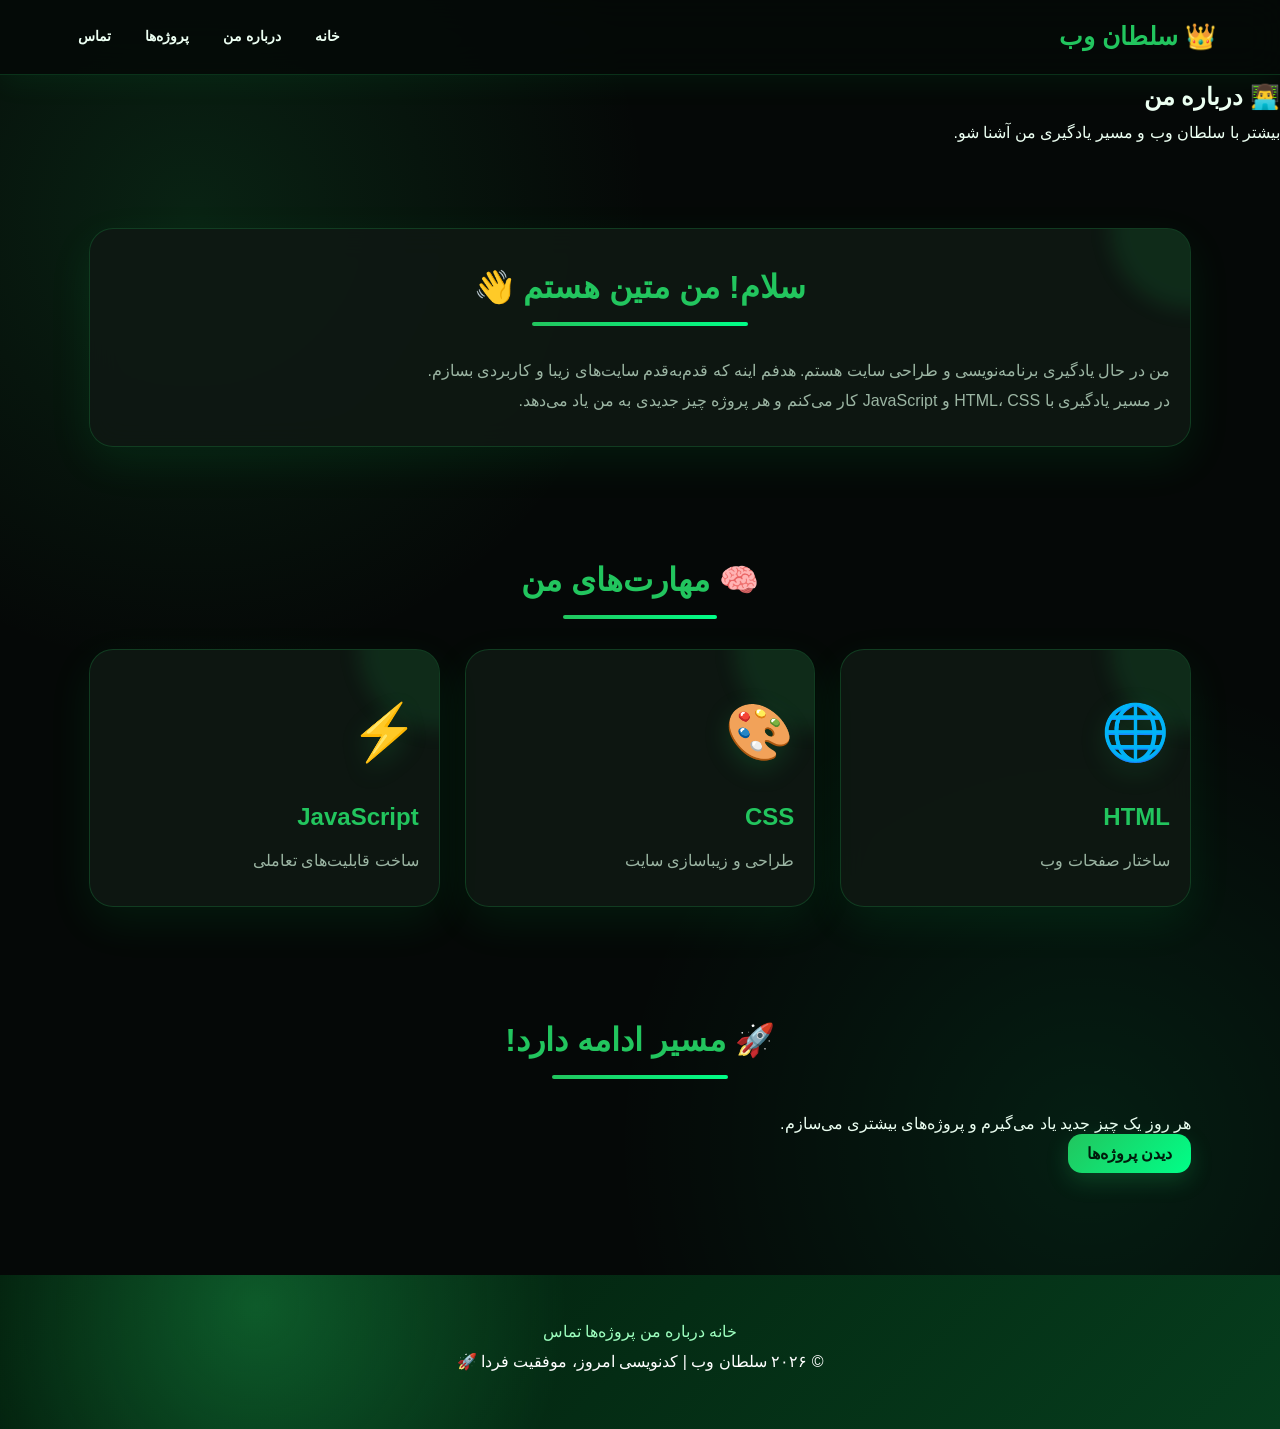
==== commit eb3b0f13: "Update about.html" ====
--- a/about.html
+++ b/about.html
@@ -4,320 +4,112 @@
 <head>
   <meta charset="UTF-8">
   <meta name="viewport" content="width=device-width, initial-scale=1.0">
-
-  <title>درباره من | سلطان وب</title>
-
-  <meta
-    name="description"
-    content="درباره متین و مسیر یادگیری برنامه‌نویسی در سلطان وب"
-  >
-
+  <title>سلطان وب | درباره من</title>
   <link rel="stylesheet" href="style.css">
 </head>
 
 <body>
 
-  <!-- هدر -->
+<header class="site-header">
+  <a class="logo" href="index.html">👑 سلطان وب</a>
 
-  <header class="site-header">
+  <nav class="nav-menu">
+    <a href="index.html">خانه</a>
+    <a class="active" href="about.html">درباره من</a>
+    <a href="projects.html">پروژه‌ها</a>
+    <a href="contact.html">تماس</a>
+  </nav>
+</header>
 
-    <a class="logo" href="index.html">
-      👑 سلطان وب
+<main>
+
+<section class="page-title">
+  <h1>👨‍💻 درباره من</h1>
+  <p>بیشتر با سلطان وب و مسیر یادگیری من آشنا شو.</p>
+</section>
+
+<section class="container">
+  <div class="card about-card">
+
+    <div>
+      <h2>سلام! من متین هستم 👋</h2>
+
+      <p>
+        من در حال یادگیری برنامه‌نویسی و طراحی سایت هستم.
+        هدفم اینه که قدم‌به‌قدم سایت‌های زیبا و کاربردی بسازم.
+      </p>
+
+      <p>
+        در مسیر یادگیری با HTML، CSS و JavaScript کار می‌کنم
+        و هر پروژه چیز جدیدی به من یاد می‌دهد.
+      </p>
+    </div>
+
+  </div>
+</section>
+
+<section class="container">
+
+  <h2 class="section-title">🧠 مهارت‌های من</h2>
+
+  <div class="cards">
+
+    <div class="card">
+      <div class="emoji">🌐</div>
+      <h3>HTML</h3>
+      <p>ساختار صفحات وب</p>
+    </div>
+
+    <div class="card">
+      <div class="emoji">🎨</div>
+      <h3>CSS</h3>
+      <p>طراحی و زیباسازی سایت</p>
+    </div>
+
+    <div class="card">
+      <div class="emoji">⚡</div>
+      <h3>JavaScript</h3>
+      <p>ساخت قابلیت‌های تعاملی</p>
+    </div>
+
+  </div>
+
+</section>
+
+<section class="container">
+  <div class="cta">
+
+    <h2>🚀 مسیر ادامه دارد!</h2>
+
+    <p>
+      هر روز یک چیز جدید یاد می‌گیرم و پروژه‌های بیشتری می‌سازم.
+    </p>
+
+    <a class="btn" href="projects.html">
+      دیدن پروژه‌ها
     </a>
 
-    <nav class="nav-menu">
+  </div>
+</section>
 
-      <a href="index.html">
-        خانه
-      </a>
+</main>
 
-      <a href="about.html">
-        درباره من
-      </a>
+<footer class="site-footer">
 
-      <a href="projects.html">
-        پروژه‌ها
-      </a>
+  <div class="footer-links">
+    <a href="index.html">خانه</a>
+    <a href="about.html">درباره من</a>
+    <a href="projects.html">پروژه‌ها</a>
+    <a href="contact.html">تماس</a>
+  </div>
 
-      <a href="contact.html">
-        تماس
-      </a>
+  <p>
+    © ۲۰۲۶ سلطان وب | کدنویسی امروز، موفقیت فردا 🚀
+  </p>
 
-    </nav>
+</footer>
 
-    <button
-      id="themeButton"
-      class="theme-button"
-      type="button"
-    >
-      🌙 حالت شب
-    </button>
-
-  </header>
-
-
-  <main>
-
-    <!-- معرفی -->
-
-    <section class="hero">
-
-      <div class="hero-badge">
-        👋 خوش آمدی
-      </div>
-
-      <h1>
-        درباره من
-        <span>متین | سلطان وب 👑</span>
-      </h1>
-
-      <p>
-        سلام! من متین هستم و به برنامه‌نویسی و طراحی سایت علاقه دارم.
-        در حال یادگیری هستم و هر روز سعی می‌کنم چیزهای جدیدی یاد بگیرم.
-      </p>
-
-      <div class="hero-buttons">
-
-        <a
-          class="btn"
-          href="projects.html"
-        >
-          🚀 پروژه‌های من
-        </a>
-
-        <a
-          class="btn secondary-btn"
-          href="contact.html"
-        >
-          📩 تماس با من
-        </a>
-
-      </div>
-
-    </section>
-
-
-    <!-- معرفی بیشتر -->
-
-    <section class="container">
-
-      <div class="card">
-
-        <h2>
-          👨‍💻 من چه کار می‌کنم؟
-        </h2>
-
-        <p>
-          من در حال یادگیری ساخت سایت با HTML، CSS و JavaScript هستم.
-          هدفم این است که با تمرین و ساخت پروژه‌های مختلف،
-          مهارت‌های برنامه‌نویسی خودم را بهتر کنم.
-        </p>
-
-        <br>
-
-        <p>
-          سایت «سلطان وب» هم یکی از پروژه‌هایی است که برای تمرین،
-          یادگیری و آزمایش قابلیت‌های مختلف ساخته‌ام.
-        </p>
-
-      </div>
-
-    </section>
-
-
-    <!-- هدف‌ها -->
-
-    <section class="container">
-
-      <h2 class="section-title">
-        🎯 هدف‌های من
-      </h2>
-
-      <div class="cards">
-
-        <article class="card center">
-
-          <div class="emoji">
-            📚
-          </div>
-
-          <h3>
-            یادگیری
-          </h3>
-
-          <p>
-            یادگیری اصولی HTML، CSS و JavaScript
-            و ادامه دادن مسیر برنامه‌نویسی.
-          </p>
-
-        </article>
-
-
-        <article class="card center">
-
-          <div class="emoji">
-            💡
-          </div>
-
-          <h3>
-            ایده‌های جدید
-          </h3>
-
-          <p>
-            تبدیل ایده‌های مختلف به سایت‌ها و پروژه‌های کاربردی.
-          </p>
-
-        </article>
-
-
-        <article class="card center">
-
-          <div class="emoji">
-            🚀
-          </div>
-
-          <h3>
-            ساخت پروژه
-          </h3>
-
-          <p>
-            تمرین بیشتر با ساخت پروژه‌های واقعی و جذاب.
-          </p>
-
-        </article>
-
-      </div>
-
-    </section>
-
-
-    <!-- مسیر یادگیری -->
-
-    <section class="container">
-
-      <h2 class="section-title">
-        🛣️ مسیر یادگیری من
-      </h2>
-
-      <div class="cards">
-
-        <article class="card">
-
-          <div class="emoji">
-            1️⃣
-          </div>
-
-          <h3>
-            HTML
-          </h3>
-
-          <p>
-            یادگیری ساختار صفحات و عناصر اصلی سایت.
-          </p>
-
-        </article>
-
-
-        <article class="card">
-
-          <div class="emoji">
-            2️⃣
-          </div>
-
-          <h3>
-            CSS
-          </h3>
-
-          <p>
-            یادگیری طراحی، رنگ، چیدمان و ظاهر حرفه‌ای سایت.
-          </p>
-
-        </article>
-
-
-        <article class="card">
-
-          <div class="emoji">
-            3️⃣
-          </div>
-
-          <h3>
-            JavaScript
-          </h3>
-
-          <p>
-            اضافه کردن قابلیت‌های تعاملی و کاربردی به سایت.
-          </p>
-
-        </article>
-
-      </div>
-
-    </section>
-
-
-    <!-- پیام -->
-
-    <section class="container">
-
-      <div class="cta">
-
-        <h2>
-          🌟 هر روز یک قدم جلوتر
-        </h2>
-
-        <p>
-          یادگیری با تمرین ادامه پیدا می‌کند؛
-          هر پروژه یک فرصت جدید برای یادگیری است.
-        </p>
-
-        <a
-          class="btn"
-          href="projects.html"
-        >
-          🚀 مشاهده پروژه‌ها
-        </a>
-
-      </div>
-
-    </section>
-
-  </main>
-
-
-  <!-- فوتر -->
-
-  <footer class="site-footer">
-
-    <div class="footer-links">
-
-      <a href="index.html">
-        خانه
-      </a>
-
-      <a href="about.html">
-        درباره من
-      </a>
-
-      <a href="projects.html">
-        پروژه‌ها
-      </a>
-
-      <a href="contact.html">
-        تماس
-      </a>
-
-    </div>
-
-    <p class="copyright">
-      © ۲۰۲۶ سلطان وب | کدنویسی امروز، موفقیت فردا 🚀
-    </p>
-
-  </footer>
-
-
-  <script src="script.js"></script>
+<script src="script.js"></script>
 
 </body>
-
 </html>
--- a/style.css
+++ b/style.css
@@ -1,45 +1,31 @@
-/* =========================
-   سلطان وب | CSS نهایی
-========================= */
+/* =========================================
+👑 SULTAN WEB — BLACK + GREEN
+========================================= */
 
 :root {
-  --primary: #755cff;
-  --secondary: #00b4ff;
-
-  --bg: #080812;
-  --bg2: #101024;
-
-  --card: rgba(255, 255, 255, 0.07);
-  --card-border: rgba(255, 255, 255, 0.14);
-
-  --text: #ffffff;
-  --muted: #b9b9d0;
-
-  --shadow: 0 20px 50px rgba(0, 0, 0, 0.35);
+  --primary: #22c55e;
+  --primary-dark: #16a34a;
+  --secondary: #00ff88;
+  --accent: #4ade80;
+
+  --bg: #050807;
+  --surface: rgba(15, 24, 19, 0.92);
+  --surface-solid: #0f1813;
+  --surface-soft: #14231a;
+
+  --text: #ecfff2;
+  --muted: #9bb5a3;
+  --border: rgba(34, 197, 94, 0.22);
+
+  --shadow: 0 15px 45px rgba(0, 255, 100, 0.08);
+  --shadow-hover: 0 22px 55px rgba(0, 255, 100, 0.18);
 
   --radius: 22px;
 }
 
-/* =========================
-   حالت روشن
-========================= */
-
-body.light-mode {
-  --bg: #f4f6ff;
-  --bg2: #ffffff;
-
-  --card: rgba(255, 255, 255, 0.82);
-  --card-border: rgba(80, 70, 150, 0.15);
-
-  --text: #17172a;
-  --muted: #5f6075;
-
-  --shadow: 0 15px 40px rgba(40, 40, 80, 0.12);
-}
-
-/* =========================
-   Reset
-========================= */
+/* =========================================
+RESET
+========================================= */
 
 * {
   box-sizing: border-box;
@@ -48,372 +34,162 @@
 }
 
 html {
-  width: 100%;
-  max-width: 100%;
-  overflow-x: hidden;
   scroll-behavior: smooth;
+  scroll-padding-top: 100px;
 }
 
 body {
-  width: 100%;
-  max-width: 100%;
+  direction: rtl;
   min-height: 100vh;
 
   font-family: Tahoma, Arial, sans-serif;
+  line-height: 1.9;
 
   color: var(--text);
 
   background:
     radial-gradient(
-      circle at 10% 10%,
-      rgba(117, 92, 255, 0.18),
+      circle at 15% 15%,
+      rgba(34, 197, 94, 0.14),
+      transparent 28%
+    ),
+    radial-gradient(
+      circle at 85% 80%,
+      rgba(0, 255, 136, 0.09),
       transparent 30%
     ),
-    radial-gradient(
-      circle at 90% 20%,
-      rgba(0, 180, 255, 0.12),
-      transparent 30%
-    ),
-    linear-gradient(
-      135deg,
-      var(--bg),
-      var(--bg2)
-    );
-
-  line-height: 1.8;
-
-  overflow-x: hidden;
+    #050807;
 
   transition:
     background 0.4s ease,
     color 0.4s ease;
-}
-
-/* جلوگیری از بیرون‌زدگی عناصر */
-
-img,
-video,
-iframe,
-svg {
-  max-width: 100%;
+
+  overflow-x: hidden;
 }
 
 button,
 input,
-textarea {
-  max-width: 100%;
-}
-
-/* =========================
-   نورهای پس‌زمینه
-========================= */
-
-body::before,
-body::after {
+textarea,
+select {
+  font: inherit;
+}
+
+button {
+  cursor: pointer;
+}
+
+a {
+  text-decoration: none;
+  color: var(--primary);
+  transition: 0.25s ease;
+}
+
+a:hover {
+  color: var(--secondary);
+}
+
+/* =========================================
+HEADER
+========================================= */
+
+header {
+  position: sticky;
+  top: 0;
+  z-index: 1000;
+
+  display: flex;
+  align-items: center;
+  justify-content: space-between;
+  gap: 18px;
+
+  padding: 13px 5%;
+
+  background: rgba(5, 10, 7, 0.88);
+  border-bottom: 1px solid var(--border);
+
+  backdrop-filter: blur(18px);
+  -webkit-backdrop-filter: blur(18px);
+
+  box-shadow:
+    0 8px 30px rgba(0, 255, 100, 0.06);
+}
+
+/* =========================================
+LOGO
+========================================= */
+
+.logo {
+  display: inline-flex;
+  align-items: center;
+  gap: 10px;
+
+  color: var(--primary);
+
+  font-size: 25px;
+  font-weight: 900;
+
+  white-space: nowrap;
+}
+
+.logo:hover {
+  color: var(--secondary);
+  transform: scale(1.04);
+}
+
+.logo img {
+  width: 55px;
+  height: 55px;
+
+  object-fit: cover;
+
+  border-radius: 14px;
+  border: 2px solid var(--primary);
+
+  box-shadow:
+    0 5px 18px rgba(34, 197, 94, 0.3);
+}
+
+.logo span {
+  font-size: 25px;
+  font-weight: 900;
+}
+
+/* =========================================
+NAV
+========================================= */
+
+nav {
+  display: flex;
+  align-items: center;
+  justify-content: center;
+
+  flex-wrap: wrap;
+  gap: 6px;
+}
+
+nav a {
+  position: relative;
+
+  padding: 8px 14px;
+
+  color: var(--text);
+  border-radius: 12px;
+
+  font-size: 14px;
+  font-weight: bold;
+}
+
+nav a::after {
   content: "";
 
-  position: fixed;
-
-  width: 250px;
-  height: 250px;
-
-  border-radius: 50%;
-
-  filter: blur(80px);
-
-  opacity: 0.1;
-
-  pointer-events: none;
-
-  z-index: -1;
-
-  animation: floatingGlow 8s ease-in-out infinite alternate;
-}
-
-body::before {
-  top: 10%;
-  right: -100px;
-  background: var(--primary);
-}
-
-body::after {
-  bottom: 5%;
-  left: -100px;
-  background: var(--secondary);
-
-  animation-delay: 2s;
-}
-
-@keyframes floatingGlow {
-
-  from {
-    transform: translateY(0) scale(1);
-  }
-
-  to {
-    transform: translateY(35px) scale(1.12);
-  }
-
-}
-
-/* =========================
-   Header
-========================= */
-
-.site-header {
-  width: 100%;
-
-  min-height: 76px;
-
-  padding: 12px 5%;
-
-  display: flex;
-
-  align-items: center;
-
-  justify-content: space-between;
-
-  gap: 15px;
-
-  position: sticky;
-
-  top: 0;
-
-  z-index: 1000;
-
-  background: rgba(8, 8, 18, 0.78);
-
-  border-bottom: 1px solid var(--card-border);
-
-  backdrop-filter: blur(18px);
-
-  -webkit-backdrop-filter: blur(18px);
-
-  box-shadow:
-    0 8px 30px rgba(0, 0, 0, 0.15);
-}
-
-body.light-mode .site-header {
-  background: rgba(255, 255, 255, 0.82);
-}
-
-/* =========================
-   Logo
-========================= */
-
-.logo {
-  color: var(--text);
-
-  text-decoration: none;
-
-  font-size: 1.3rem;
-
-  font-weight: 900;
-
-  white-space: nowrap;
-
-  display: flex;
-
-  align-items: center;
-
-  gap: 7px;
-
-  transition: 0.3s ease;
-}
-
-.logo:hover {
-  transform: translateY(-2px);
-
-  color: var(--secondary);
-}
-
-/* =========================
-   Navigation
-========================= */
-
-.nav-menu {
-  display: flex;
-
-  align-items: center;
-
-  justify-content: center;
-
-  gap: 5px;
-
-  flex-wrap: wrap;
-}
-
-.nav-menu a {
-  position: relative;
-
-  color: var(--muted);
-
-  text-decoration: none;
-
-  font-weight: 700;
-
-  padding: 7px 10px;
-
-  border-radius: 12px;
-
-  transition: 0.3s ease;
-}
-
-.nav-menu a:hover {
-  color: var(--text);
-
-  background:
-    rgba(117, 92, 255, 0.1);
-}
-
-/* =========================
-   Theme Button
-========================= */
-
-.theme-button {
-  border: 1px solid var(--card-border);
-
-  background: var(--card);
-
-  color: var(--text);
-
-  padding: 9px 13px;
-
-  border-radius: 14px;
-
-  cursor: pointer;
-
-  font-weight: 700;
-
-  white-space: nowrap;
-
-  transition: 0.3s ease;
-}
-
-.theme-button:hover {
-  transform: translateY(-2px);
-
-  border-color: var(--primary);
-
-  box-shadow:
-    0 8px 25px
-    rgba(117, 92, 255, 0.2);
-}
-
-/* =========================
-   Hero
-========================= */
-
-.hero {
-  position: relative;
-
-  width: min(1100px, 92%);
-
-  margin: 55px auto 35px;
-
-  padding: 65px 25px;
-
-  text-align: center;
-
-  border: 1px solid var(--card-border);
-
-  border-radius: 30px;
-
-  background:
-    linear-gradient(
-      135deg,
-      rgba(117, 92, 255, 0.14),
-      rgba(0, 180, 255, 0.08)
-    ),
-    var(--card);
-
-  box-shadow: var(--shadow);
-
-  overflow: hidden;
-
-  animation: fadeUp 0.8s ease both;
-}
-
-.hero::before {
-  content: "";
-
   position: absolute;
-
-  width: 280px;
-  height: 280px;
-
-  top: -160px;
-  right: -100px;
-
-  border-radius: 50%;
-
-  background: var(--primary);
-
-  filter: blur(100px);
-
-  opacity: 0.18;
-}
-
-.hero::after {
-  content: "";
-
-  position: absolute;
-
-  width: 250px;
-  height: 250px;
-
-  bottom: -150px;
-  left: -100px;
-
-  border-radius: 50%;
-
-  background: var(--secondary);
-
-  filter: blur(100px);
-
-  opacity: 0.14;
-}
-
-.hero > * {
-  position: relative;
-
-  z-index: 1;
-}
-
-.hero-badge {
-  display: inline-block;
-
-  margin-bottom: 15px;
-
-  padding: 7px 15px;
-
-  border: 1px solid var(--card-border);
-
-  border-radius: 999px;
-
-  background:
-    rgba(255, 255, 255, 0.06);
-
-  color: var(--muted);
-
-  font-size: 0.9rem;
-}
-
-.hero h1 {
-  font-size:
-    clamp(2rem, 7vw, 4.2rem);
-
-  line-height: 1.35;
-
-  margin-bottom: 20px;
-
-  font-weight: 900;
-}
-
-.hero h1 span {
-  display: block;
-
-  margin-top: 8px;
+  right: 50%;
+  bottom: 3px;
+
+  width: 0;
+  height: 3px;
+
+  border-radius: 10px;
 
   background:
     linear-gradient(
@@ -422,55 +198,31 @@
       var(--secondary)
     );
 
-  -webkit-background-clip: text;
-
-  background-clip: text;
-
-  color: transparent;
-}
-
-.hero p {
-  width: 100%;
-
-  max-width: 750px;
-
-  margin: 0 auto 30px;
-
-  color: var(--muted);
-
-  font-size: 1.05rem;
-}
-
-/* =========================
-   Buttons
-========================= */
-
-.hero-buttons {
-  display: flex;
-
-  justify-content: center;
-
-  align-items: center;
-
-  gap: 12px;
-
-  flex-wrap: wrap;
-}
-
-.btn {
-  display: inline-flex;
-
-  align-items: center;
-
-  justify-content: center;
-
-  min-width: 125px;
-
-  max-width: 100%;
-
-  padding: 10px 18px;
-
-  border: 0;
+  transform: translateX(50%);
+  transition: width 0.25s ease;
+}
+
+nav a:hover {
+  color: var(--primary);
+  background: rgba(34, 197, 94, 0.08);
+}
+
+nav a:hover::after {
+  width: 55%;
+}
+
+/* =========================================
+BUTTONS
+========================================= */
+
+button,
+.btn,
+input[type="submit"] {
+  border: none;
+
+  padding: 11px 19px;
+
+  color: #001b0b;
 
   border-radius: 14px;
 
@@ -481,187 +233,187 @@
       var(--secondary)
     );
 
-  color: #fff;
-
-  text-decoration: none;
-
-  font-weight: 800;
-
-  cursor: pointer;
-
   box-shadow:
-    0 10px 25px
-    rgba(117, 92, 255, 0.25);
-
-  transition: 0.25s ease;
-}
-
-.btn:hover {
-  transform: translateY(-4px);
+    0 8px 22px rgba(34, 197, 94, 0.22);
+
+  font-weight: bold;
+
+  transition:
+    transform 0.25s ease,
+    box-shadow 0.25s ease,
+    filter 0.25s ease;
+}
+
+button:hover,
+.btn:hover,
+input[type="submit"]:hover {
+  color: #001b0b;
+
+  transform: translateY(-3px);
 
   box-shadow:
-    0 16px 35px
-    rgba(117, 92, 255, 0.35);
-}
-
-.btn:active {
-  transform: translateY(-1px);
-}
-
-.secondary-btn {
-  background: transparent;
-
-  border: 1px solid var(--card-border);
-
-  color: var(--text);
-
-  box-shadow: none;
-}
-
-.secondary-btn:hover {
+    0 14px 30px rgba(0, 255, 136, 0.3);
+
+  filter: brightness(1.08);
+}
+
+button:active {
+  transform: scale(0.96);
+}
+
+/* =========================================
+HERO
+========================================= */
+
+.hero {
+  position: relative;
+  isolation: isolate;
+  overflow: hidden;
+
+  width: 90%;
+  max-width: 1300px;
+
+  margin: 38px auto;
+
+  padding: 85px 25px;
+
+  text-align: center;
+  color: white;
+
+  border-radius: 32px;
+
   background:
-    rgba(117, 92, 255, 0.1);
-
-  box-shadow: none;
-}
-
-/* =========================
-   تصویر اصلی
-========================= */
-
-.main-logo {
-  width: min(900px, 92%);
-
-  margin: 35px auto;
+    radial-gradient(
+      circle at 15% 20%,
+      rgba(255, 255, 255, 0.12),
+      transparent 25%
+    ),
+    linear-gradient(
+      125deg,
+      #031b0c,
+      #0a6b35 45%,
+      #00d66f
+    );
+
+  box-shadow:
+    0 25px 65px rgba(0, 255, 100, 0.2);
+
+  animation: heroIn 0.8s ease both;
+}
+
+.hero::before {
+  content: "";
+
+  position: absolute;
+  z-index: -1;
+
+  width: 260px;
+  height: 260px;
+
+  top: -150px;
+  right: -80px;
+
+  border: 35px solid rgba(74, 222, 128, 0.12);
+
+  border-radius: 50%;
+
+  animation: float 6s ease-in-out infinite;
+}
+
+.hero::after {
+  content: "";
+
+  position: absolute;
+  z-index: -1;
+
+  width: 200px;
+  height: 200px;
+
+  left: -70px;
+  bottom: -110px;
+
+  border: 28px solid rgba(0, 255, 136, 0.12);
+
+  border-radius: 50%;
+
+  animation: float 7s ease-in-out infinite reverse;
+}
+
+.hero h1 {
+  margin-bottom: 15px;
+
+  color: white;
+
+  font-size: clamp(28px, 5vw, 48px);
+  line-height: 1.65;
+}
+
+.hero p {
+  max-width: 760px;
+
+  margin: 0 auto 28px;
+
+  color: rgba(255, 255, 255, 0.92);
+
+  font-size: 17px;
+}
+
+.hero .btn {
+  color: #063b1a;
+  background: #ecfff2;
+}
+
+.hero .btn:hover {
+  color: #087f3d;
+}
+
+/* =========================================
+CONTAINERS
+========================================= */
+
+section.container {
+  width: 90%;
+  max-width: 1200px;
+
+  margin: 55px auto;
+
+  padding: 25px;
+}
+
+/* =========================================
+TITLES
+========================================= */
+
+h1,
+h2,
+h3 {
+  line-height: 1.8;
+}
+
+h2 {
+  width: fit-content;
+  max-width: 100%;
+
+  margin: 0 auto 30px;
+
+  color: var(--primary);
 
   text-align: center;
 
-  overflow: hidden;
-}
-
-.main-logo img {
+  font-size: clamp(23px, 4vw, 32px);
+}
+
+h2::after {
+  content: "";
+
   display: block;
 
-  width: 100%;
-
-  max-width: 100%;
-
-  height: auto;
-
-  max-height: 500px;
-
-  object-fit: cover;
-
-  border-radius: 25px;
-
-  border: 1px solid var(--card-border);
-
-  box-shadow: var(--shadow);
-
-  transition: 0.5s ease;
-}
-
-.main-logo img:hover {
-  transform: scale(1.01);
-
-  box-shadow:
-    0 25px 70px
-    rgba(117, 92, 255, 0.22);
-}
-
-/* =========================
-   Container
-========================= */
-
-.container {
-  width: min(1100px, 92%);
-
-  margin: 40px auto;
-
-  max-width: 100%;
-}
-
-.center {
-  text-align: center;
-}
-
-.section-title {
-  text-align: center;
-
-  margin-bottom: 25px;
-
-  font-size: 1.8rem;
-
-  font-weight: 900;
-}
-
-/* =========================
-   Quick Info
-========================= */
-
-.quick-info {
-  display: grid;
-
-  grid-template-columns:
-    repeat(3, 1fr);
-
-  gap: 18px;
-}
-
-.info-box {
-  min-width: 0;
-
-  padding: 25px;
-
-  text-align: center;
-
-  border: 1px solid var(--card-border);
-
-  border-radius: var(--radius);
-
-  background: var(--card);
-
-  backdrop-filter: blur(12px);
-
-  box-shadow: var(--shadow);
-
-  transition: 0.3s ease;
-}
-
-.info-box:hover {
-  transform: translateY(-7px);
-
-  border-color:
-    rgba(117, 92, 255, 0.45);
-}
-
-.info-box strong {
-  display: block;
-
-  font-size: 1.8rem;
-
-  margin-bottom: 5px;
-}
-
-.info-box span {
-  color: var(--muted);
-}
-
-/* =========================
-   Clock
-========================= */
-
-.clock,
-.date {
-  text-align: center;
-}
-
-.clock {
-  font-size: 2.5rem;
-
-  font-weight: 900;
-
-  margin-bottom: 5px;
+  width: 65%;
+  height: 4px;
+
+  margin: 5px auto 0;
+
+  border-radius: 20px;
 
   background:
     linear-gradient(
@@ -669,21 +421,11 @@
       var(--primary),
       var(--secondary)
     );
-
-  -webkit-background-clip: text;
-
-  background-clip: text;
-
-  color: transparent;
-}
-
-.date {
-  color: var(--muted);
-}
-
-/* =========================
-   Cards
-========================= */
+}
+
+/* =========================================
+CARDS
+========================================= */
 
 .cards {
   display: grid;
@@ -691,123 +433,474 @@
   grid-template-columns:
     repeat(3, minmax(0, 1fr));
 
-  gap: 20px;
+  gap: 25px;
+
+  margin-top: 25px;
 }
 
 .card {
+  position: relative;
   min-width: 0;
-
-  padding: 28px;
-
-  border: 1px solid var(--card-border);
-
-  border-radius: var(--radius);
-
-  background: var(--card);
-
-  backdrop-filter: blur(14px);
-
-  -webkit-backdrop-filter: blur(14px);
+  overflow: hidden;
+
+  padding: 30px 20px;
+
+  border: 1px solid var(--border);
+
+  border-radius: 24px;
+
+  background: var(--surface);
+
+  backdrop-filter: blur(15px);
 
   box-shadow: var(--shadow);
 
-  transition: 0.3s ease;
-
-  animation:
-    fadeUp 0.7s ease both;
+  transition:
+    transform 0.35s ease,
+    box-shadow 0.35s ease,
+    border-color 0.3s ease;
+}
+
+.card::before {
+  content: "";
+
+  position: absolute;
+
+  top: -80px;
+  right: -80px;
+
+  width: 160px;
+  height: 160px;
+
+  border-radius: 50%;
+
+  background: rgba(34, 197, 94, 0.12);
+
+  filter: blur(10px);
+
+  transition: 0.4s ease;
 }
 
 .card:hover {
-  transform: translateY(-7px);
-
-  border-color:
-    rgba(117, 92, 255, 0.45);
-}
-
-.card h2,
-.card h3 {
-  margin-bottom: 10px;
+  transform: translateY(-12px) scale(1.02);
+
+  border-color: rgba(34, 197, 94, 0.45);
+
+  box-shadow: var(--shadow-hover);
+}
+
+.card:hover::before {
+  transform: scale(1.5);
 }
 
 .card p {
   color: var(--muted);
+}
+
+.center {
+  text-align: center;
+}
+
+/* =========================================
+SKILLS
+========================================= */
+
+.emoji {
+  margin-bottom: 10px;
+
+  font-size: 55px;
+
+  filter:
+    drop-shadow(
+      0 8px 12px
+      rgba(34, 197, 94, 0.18)
+    );
+
+  transition: transform 0.35s ease;
+}
+
+.card:hover .emoji {
+  transform: scale(1.15) rotate(5deg);
+}
+
+h3 {
+  margin-bottom: 8px;
+
+  color: var(--primary);
+
+  font-size: 24px;
+}
+
+/* =========================================
+BIG NUMBERS
+========================================= */
+
+.big-number {
+  margin: 18px 0;
+
+  color: var(--primary);
+
+  font-size: clamp(28px, 5vw, 43px);
+
+  font-weight: 900;
 
   overflow-wrap: anywhere;
 }
 
-.emoji {
-  font-size: 2.7rem;
-
+/* =========================================
+BUTTON ROW
+========================================= */
+
+.button-row {
+  display: flex;
+
+  align-items: center;
+  justify-content: center;
+
+  flex-wrap: wrap;
+
+  gap: 10px;
+
+  margin: 20px 0;
+}
+
+/* =========================================
+FORMS
+========================================= */
+
+form {
+  display: flex;
+  flex-direction: column;
+  gap: 12px;
+}
+
+label {
+  font-weight: bold;
+  color: var(--text);
+}
+
+input,
+textarea,
+select {
+  width: 100%;
+  min-width: 0;
+
+  padding: 14px 16px;
+
+  border: 1px solid var(--border);
+
+  border-radius: 14px;
+
+  outline: none;
+
+  color: var(--text);
+
+  background: var(--surface-solid);
+
+  transition:
+    border-color 0.2s ease,
+    box-shadow 0.2s ease;
+}
+
+input:focus,
+textarea:focus,
+select:focus {
+  border-color: var(--primary);
+
+  box-shadow:
+    0 0 0 4px
+    rgba(34, 197, 94, 0.12);
+}
+
+textarea {
+  min-height: 130px;
+  resize: vertical;
+}
+
+.muted {
+  color: var(--muted);
+  font-size: 14px;
+}
+
+/* =========================================
+TODO
+========================================= */
+
+.todo-form {
+  display: flex;
+  flex-direction: row;
+
+  gap: 10px;
+}
+
+.todo-form input {
+  flex: 1;
+}
+
+.todo-list {
+  list-style: none;
+  margin-top: 20px;
+}
+
+.todo-list li {
+  display: flex;
+
+  align-items: center;
+  justify-content: space-between;
+
+  gap: 12px;
+
+  margin: 10px 0;
+
+  padding: 13px 15px;
+
+  border: 1px solid var(--border);
+
+  border-radius: 14px;
+
+  background: var(--surface-soft);
+
+  transition: 0.25s ease;
+}
+
+.todo-list li:hover {
+  transform: translateX(-4px);
+  border-color: var(--primary);
+}
+
+.todo-list li span {
+  overflow-wrap: anywhere;
+}
+
+.todo-list li button {
+  flex: 0 0 auto;
+
+  padding: 7px 10px;
+
+  border-radius: 10px;
+
+  background: #ef4444;
+
+  box-shadow: none;
+
+  color: white;
+}
+
+/* =========================================
+FOOTER
+========================================= */
+
+footer {
+  margin-top: 80px;
+
+  padding: 42px 20px;
+
+  text-align: center;
+
+  color: white;
+
+  background:
+    radial-gradient(
+      circle at 20% 20%,
+      rgba(34, 197, 94, 0.35),
+      transparent 30%
+    ),
+    linear-gradient(
+      135deg,
+      #021b0b,
+      #063d1d
+    );
+}
+
+footer p {
   margin-bottom: 10px;
-
-  transition: 0.3s ease;
-}
-
-.card:hover .emoji {
-  transform:
-    scale(1.1)
-    rotate(-3deg);
-}
-
-/* =========================
-   Skill Bar
-========================= */
-
-.skill-bar {
-  height: 10px;
-
-  margin-top: 12px;
+}
+
+footer a {
+  color: #9dffbf;
+}
+
+footer a:hover {
+  color: white;
+}
+
+/* =========================================
+TOP BUTTON
+========================================= */
+
+#topButton {
+  position: fixed;
+
+  left: 20px;
+  bottom: 20px;
+
+  z-index: 1500;
+
+  width: 50px;
+  height: 50px;
+
+  padding: 0;
+
+  border-radius: 50%;
+
+  font-size: 25px;
+
+  opacity: 0;
+  visibility: hidden;
+
+  transform: translateY(15px);
+
+  transition:
+    opacity 0.25s ease,
+    transform 0.25s ease,
+    visibility 0.25s ease;
+}
+
+#topButton.show {
+  opacity: 1;
+  visibility: visible;
+
+  transform: translateY(0);
+}
+
+/* =========================================
+CHATBOT
+========================================= */
+
+#chatbot {
+  position: fixed;
+
+  right: 20px;
+  bottom: 20px;
+
+  z-index: 2000;
+}
+
+#chat-toggle {
+  width: 62px;
+  height: 62px;
+
+  padding: 0;
+
+  border-radius: 50%;
+
+  font-size: 27px;
+
+  box-shadow:
+    0 12px 30px
+    rgba(34, 197, 94, 0.35);
+
+  animation: chatPulse 2.5s infinite;
+}
+
+#chat-window {
+  position: absolute;
+
+  right: 0;
+  bottom: 76px;
+
+  display: flex;
+
+  flex-direction: column;
+
+  width: min(370px, calc(100vw - 30px));
+
+  height: 470px;
+  max-height: 72vh;
 
   overflow: hidden;
 
-  border-radius: 999px;
-
-  background:
-    rgba(255, 255, 255, 0.08);
-}
-
-.skill-bar span {
-  display: block;
-
-  height: 100%;
-
-  border-radius: inherit;
+  border: 1px solid var(--border);
+
+  border-radius: 22px;
+
+  background: var(--surface-solid);
+
+  box-shadow:
+    0 25px 70px
+    rgba(0, 255, 100, 0.15);
+
+  animation: chatIn 0.25s ease;
+}
+
+#chat-window[hidden] {
+  display: none;
+}
+
+.chat-header {
+  display: flex;
+
+  align-items: center;
+  justify-content: space-between;
+
+  gap: 10px;
+
+  padding: 14px;
+
+  color: white;
 
   background:
     linear-gradient(
-      90deg,
-      var(--primary),
+      135deg,
+      var(--primary-dark),
       var(--secondary)
     );
-
-  animation:
-    skillLoad 1.5s ease both;
-}
-
-@keyframes skillLoad {
-
-  from {
-    width: 0 !important;
-  }
-
-}
-
-/* =========================
-   Counter
-========================= */
-
-.counter {
-  text-align: center;
-}
-
-#counter {
-  display: block;
-
-  font-size: 4rem;
-
-  font-weight: 900;
-
-  margin-bottom: 15px;
+}
+
+.chat-header strong {
+  color: white;
+}
+
+.chat-header button {
+  padding: 5px 10px;
+
+  background: rgba(255,255,255,0.18);
+
+  box-shadow: none;
+
+  color: white;
+}
+
+.chat-status {
+  font-size: 12px;
+  opacity: 0.85;
+}
+
+#chat-messages {
+  flex: 1;
+
+  min-height: 0;
+
+  overflow-y: auto;
+
+  padding: 14px;
+}
+
+.bot-message,
+.user-message {
+  max-width: 88%;
+
+  padding: 11px 13px;
+
+  margin-bottom: 11px;
+
+  border-radius: 15px;
+
+  overflow-wrap: anywhere;
+}
+
+.bot-message {
+  margin-left: auto;
+
+  color: var(--text);
+
+  background: var(--surface-soft);
+}
+
+.user-message {
+  margin-right: auto;
+
+  color: #001b0b;
 
   background:
     linear-gradient(
@@ -815,917 +908,222 @@
       var(--primary),
       var(--secondary)
     );
-
-  -webkit-background-clip: text;
-
-  background-clip: text;
-
-  color: transparent;
-}
-
-/* =========================
-   Votes
-========================= */
-
-.votes {
-  text-align: center;
-}
-
-#votes {
-  font-size: 1.3rem;
-
-  font-weight: 800;
-
-  margin-bottom: 15px;
-}
-
-.votes .btn {
-  margin: 5px;
-}
-
-/* =========================
-   Input
-========================= */
-
-.text-input,
-#todoInput,
-#chat-input {
-  width: 100%;
-
-  max-width: 100%;
-
-  padding: 13px 15px;
-
-  border: 1px solid var(--card-border);
-
-  border-radius: 14px;
-
-  background:
-    rgba(255, 255, 255, 0.05);
-
-  color: var(--text);
-
-  outline: none;
-
-  font-family: inherit;
-
-  font-size: 1rem;
-
-  transition: 0.3s ease;
-}
-
-.text-input:focus,
-#todoInput:focus,
-#chat-input:focus {
-  border-color: var(--primary);
-
-  box-shadow:
-    0 0 0 4px
-    rgba(117, 92, 255, 0.12);
-}
-
-textarea.text-input {
-  resize: vertical;
-}
-
-label {
-  display: block;
-
-  margin: 12px 0 6px;
-
-  font-weight: 700;
-}
-
-/* =========================
-   Todo
-========================= */
-
-.todo-form {
+}
+
+.chat-suggestions {
   display: flex;
 
-  gap: 10px;
-
-  margin-bottom: 15px;
-
-  width: 100%;
-}
-
-.todo-form input {
+  flex-wrap: wrap;
+
+  gap: 7px;
+
+  padding: 9px;
+}
+
+.chat-suggestions button {
+  padding: 7px 10px;
+
+  font-size: 12px;
+}
+
+#chat-form {
+  display: flex;
+
+  flex-direction: row;
+
+  gap: 7px;
+
+  padding: 9px;
+
+  border-top: 1px solid var(--border);
+}
+
+#chat-form input {
   flex: 1;
-
-  min-width: 0;
-}
-
-.todo-list {
-  list-style: none;
-
-  width: 100%;
-}
-
-.todo-list li {
-  display: flex;
-
-  align-items: center;
-
-  justify-content: space-between;
-
-  gap: 10px;
-
-  padding: 12px 15px;
-
-  margin-bottom: 10px;
-
-  border: 1px solid var(--card-border);
-
-  border-radius: 14px;
-
-  background:
-    rgba(255, 255, 255, 0.04);
-
-  overflow-wrap: anywhere;
-}
-
-.todo-info {
-  color: var(--muted);
-
-  margin-top: 10px;
-}
-
-/* =========================
-   رنگ‌ها
-========================= */
-
-.color-buttons {
-  display: flex;
-
-  justify-content: center;
-
-  flex-wrap: wrap;
-
-  gap: 10px;
-}
-
-.color-button {
-  padding: 9px 16px;
-
-  border: 1px solid var(--card-border);
-
-  border-radius: 12px;
-
-  background: var(--card);
-
-  color: var(--text);
-
-  cursor: pointer;
-
-  font-family: inherit;
-
-  transition: 0.3s ease;
-}
-
-.color-button:hover {
-  transform: translateY(-3px);
-
-  border-color: var(--primary);
-}
-
-/* =========================
-   Quote
-========================= */
-
-.quote-box {
-  text-align: center;
-}
-
-#quote {
-  font-size: 1.3rem;
-
-  font-weight: 700;
-
-  color: var(--text);
-
-  margin-bottom: 18px;
-
-  overflow-wrap: anywhere;
-}
-
-/* =========================
-   Message
-========================= */
-
-.custom-message {
-  text-align: center;
-}
-
-#customMessage {
-  min-height: 30px;
-
-  margin-top: 15px;
-
-  color: var(--secondary);
-
-  font-weight: 800;
-
-  overflow-wrap: anywhere;
-}
-
-.message {
-  margin-top: 15px;
-
-  color: var(--secondary);
-
-  font-weight: 700;
-}
-
-/* =========================
-   CTA
-========================= */
-
-.cta {
-  padding: 45px 25px;
-
-  text-align: center;
-
-  border-radius: 28px;
-
-  background:
-    linear-gradient(
-      135deg,
-      rgba(117, 92, 255, 0.18),
-      rgba(0, 180, 255, 0.1)
-    );
-
-  border: 1px solid var(--card-border);
-
-  box-shadow: var(--shadow);
-}
-
-.cta h2 {
-  font-size: 2rem;
-
-  margin-bottom: 10px;
-}
-
-.cta p {
-  color: var(--muted);
-
-  margin-bottom: 20px;
-}
-
-/* =========================
-   دکمه بالا
-========================= */
-
-.top-button {
-  position: fixed;
-
-  left: 20px;
-
-  bottom: 20px;
-
-  width: 48px;
-
-  height: 48px;
-
-  border: 0;
-
-  border-radius: 50%;
-
-  background:
-    linear-gradient(
-      135deg,
-      var(--primary),
-      var(--secondary)
-    );
-
-  color: #fff;
-
-  font-size: 1.2rem;
-
-  cursor: pointer;
-
-  opacity: 0;
-
-  visibility: hidden;
-
-  transform: translateY(20px);
-
-  transition: 0.3s ease;
-
-  z-index: 900;
-}
-
-.top-button.show {
-  opacity: 1;
-
-  visibility: visible;
-
-  transform: translateY(0);
-}
-
-/* =========================
-   Chatbot
-========================= */
-
-#chatbot {
-  position: fixed;
-
-  right: 20px;
-
-  bottom: 20px;
-
-  z-index: 1000;
-}
-
-.chat-toggle {
-  width: 58px;
-
-  height: 58px;
-
-  border: 0;
-
-  border-radius: 50%;
-
-  background:
-    linear-gradient(
-      135deg,
-      var(--primary),
-      var(--secondary)
-    );
-
-  color: #fff;
-
-  font-size: 1.4rem;
-
-  cursor: pointer;
-
-  box-shadow:
-    0 12px 35px
-    rgba(0, 0, 0, 0.3);
-}
-
-.chat-window {
-  display: none;
-
-  position: absolute;
-
-  right: 0;
-
-  bottom: 72px;
-
-  width: 340px;
-
-  max-width:
-    calc(100vw - 30px);
-
-  border: 1px solid var(--card-border);
-
-  border-radius: 20px;
-
-  overflow: hidden;
-
-  background: var(--bg2);
-
-  box-shadow: var(--shadow);
-}
-
-.chat-window.open {
-  display: block;
-}
-
-.chat-header {
-  display: flex;
-
-  align-items: center;
-
-  justify-content: space-between;
-
-  padding: 13px 15px;
-
-  background:
-    linear-gradient(
-      135deg,
-      var(--primary),
-      var(--secondary)
-    );
-
-  color: #fff;
-
-  font-weight: 800;
-}
-
-#chat-close {
-  border: 0;
-
-  background: transparent;
-
-  color: #fff;
-
-  font-size: 1.3rem;
-
-  cursor: pointer;
-}
-
-.chat-messages {
-  height: 260px;
-
-  overflow-y: auto;
-
-  padding: 12px;
-}
-
-.bot-message,
-.user-message {
-  max-width: 85%;
-
-  padding: 9px 12px;
-
-  margin-bottom: 9px;
-
-  border-radius: 14px;
-
-  font-size: 0.9rem;
-
-  overflow-wrap: anywhere;
-}
-
-.bot-message {
-  background:
-    rgba(117, 92, 255, 0.12);
-
-  margin-left: auto;
-}
-
-.user-message {
-  background:
-    rgba(0, 180, 255, 0.1);
-
-  margin-right: auto;
-}
-
-.chat-questions {
-  display: flex;
-
-  gap: 6px;
-
-  flex-wrap: wrap;
-
   padding: 10px;
 }
 
-.chat-questions button {
-  border: 1px solid var(--card-border);
-
-  border-radius: 10px;
-
-  padding: 6px 9px;
-
-  background: var(--card);
-
-  color: var(--text);
-
-  cursor: pointer;
-
-  font-family: inherit;
-}
-
-.chat-form {
-  display: flex;
-
-  gap: 7px;
-
-  padding: 10px;
-
-  border-top:
-    1px solid var(--card-border);
-}
-
-.chat-form button {
-  border: 0;
-
-  border-radius: 12px;
-
-  padding: 0 14px;
-
-  background: var(--primary);
-
-  color: #fff;
-
-  cursor: pointer;
-
-  font-weight: 800;
-}
-
-/* =========================
-   Footer
-========================= */
-
-.site-footer {
-  width: 100%;
-
-  margin-top: 70px;
-
-  padding: 35px 20px;
-
-  text-align: center;
-
-  border-top:
-    1px solid var(--card-border);
-
-  background:
-    rgba(0, 0, 0, 0.15);
-}
-
-.footer-links {
-  display: flex;
-
-  justify-content: center;
-
-  flex-wrap: wrap;
-
-  gap: 15px;
-
-  margin-bottom: 15px;
-}
-
-.footer-links a {
-  color: var(--muted);
-
-  text-decoration: none;
-
-  transition: 0.3s ease;
-}
-
-.footer-links a:hover {
-  color: var(--secondary);
-}
-
-.copyright {
-  color: var(--muted);
-
-  font-size: 0.9rem;
-
-  overflow-wrap: anywhere;
-}
-
-/* =========================
-   Animation
-========================= */
-
-@keyframes fadeUp {
-
-  from {
-    opacity: 0;
-
-    transform:
-      translateY(25px);
-  }
-
-  to {
-    opacity: 1;
-
-    transform:
-      translateY(0);
-  }
-
-}
-
-/* ==================================================
-   تبلت
-================================================== */
+#chat-form button {
+  padding: 9px 14px;
+}
+
+/* =========================================
+MOBILE
+========================================= */
 
 @media (max-width: 850px) {
-
-  .site-header {
-    flex-direction: column;
-
-    padding: 14px 5%;
-  }
-
-  .logo {
-    font-size: 1.25rem;
-  }
-
-  .nav-menu {
-    width: 100%;
-
+  header {
     justify-content: center;
   }
 
-  .quick-info,
   .cards {
     grid-template-columns:
       repeat(2, minmax(0, 1fr));
   }
+}
+
+@media (max-width: 600px) {
+  html,
+  body {
+    width: 100%;
+    max-width: 100%;
+    overflow-x: hidden;
+  }
+
+  header {
+    padding: 12px 4%;
+  }
+
+  .logo {
+    width: 100%;
+    justify-content: center;
+    font-size: 23px;
+  }
+
+  .logo span {
+    font-size: 23px;
+  }
+
+  nav {
+    width: 100%;
+  }
+
+  nav a {
+    padding: 7px 9px;
+    font-size: 12px;
+  }
+
+  header > button {
+    font-size: 12px;
+  }
 
   .hero {
-    margin-top: 35px;
-  }
-
-}
-
-/* ==================================================
-   موبایل
-================================================== */
-
-@media (max-width: 600px) {
-
-  body {
-    font-size: 14px;
-  }
-
-  /* هدر */
-
-  .site-header {
+    width: 94%;
+    margin: 25px auto;
+    padding: 52px 17px;
+    border-radius: 24px;
+  }
+
+  .hero h1 {
+    font-size: 28px;
+  }
+
+  .hero p {
+    font-size: 15px;
+  }
+
+  section.container {
+    width: 94%;
+    max-width: none;
+    margin: 35px auto;
+    padding: 10px;
+  }
+
+  .cards {
     width: 100%;
-
-    padding: 12px 10px;
-
-    gap: 8px;
-  }
-
-  .logo {
-    font-size: 1.15rem;
-  }
-
-  .nav-menu {
+    grid-template-columns: 1fr;
+    gap: 16px;
+  }
+
+  .card {
     width: 100%;
-
-    display: grid;
-
-    grid-template-columns:
-      repeat(4, minmax(0, 1fr));
-
-    gap: 3px;
-  }
-
-  .nav-menu a {
-    width: 100%;
-
-    text-align: center;
-
-    padding: 7px 2px;
-
-    font-size: 0.72rem;
-  }
-
-  .theme-button {
-    width: 100%;
-
-    padding: 8px;
-  }
-
-  /* Hero */
-
-  .hero {
-    width: calc(100% - 20px);
-
-    margin:
-      25px 10px 25px;
-
-    padding:
-      42px 15px;
-
-    border-radius: 22px;
-  }
-
-  .hero h1 {
-    font-size: 2rem;
-
-    line-height: 1.4;
-  }
-
-  .hero h1 span {
-    font-size: 1.5rem;
-  }
-
-  .hero p {
-    font-size: 0.9rem;
-
-    line-height: 2;
-  }
-
-  .hero-buttons {
+  }
+
+  .button-row button {
+    flex: 1 1 120px;
+  }
+
+  .todo-form {
     flex-direction: column;
-
-    width: 100%;
-  }
-
-  .hero-buttons .btn {
-    width: 100%;
-  }
-
-  /* تصویر */
+  }
+
+  #chatbot {
+    right: 12px;
+    bottom: 12px;
+  }
+
+  #chat-toggle {
+    width: 56px;
+    height: 56px;
+  }
+
+  #topButton {
+    left: 12px;
+    bottom: 12px;
+  }
 
   .main-logo {
-    width: calc(100% - 20px);
-
-    margin:
-      25px 10px;
-
-    overflow: hidden;
+    width: 94%;
+    max-width: none;
+    margin: 20px auto;
   }
 
   .main-logo img {
     width: 100%;
-
     height: auto;
-
-    max-height: none;
-
-    object-fit: contain;
-
-    border-radius: 18px;
-  }
-
-  /* بخش‌ها */
-
-  .container {
-    width: calc(100% - 20px);
-
-    margin:
-      28px 10px;
-  }
-
-  .section-title {
-    font-size: 1.45rem;
-  }
-
-  /* کارت‌ها */
-
-  .quick-info,
-  .cards {
-    grid-template-columns: 1fr;
-
-    gap: 14px;
-  }
-
-  .card {
-    width: 100%;
-
-    padding: 22px 17px;
-
-    border-radius: 18px;
-  }
-
-  /* ساعت */
-
-  .clock {
-    font-size: 2rem;
-  }
-
-  .date {
-    font-size: 0.85rem;
-  }
-
-  /* دکمه‌ها */
-
-  .btn {
-    max-width: 100%;
-
-    padding:
-      10px 14px;
-
-    font-size: 0.9rem;
-  }
-
-  /* شمارنده */
-
-  #counter {
-    font-size: 3rem;
-  }
-
-  .counter .btn,
-  .votes .btn {
-    margin: 4px 2px;
-
-    width: 100%;
-  }
-
-  /* Todo */
-
-  .todo-form {
-    flex-direction: column;
-  }
-
-  .todo-form .btn {
-    width: 100%;
-  }
-
-  .todo-list li {
-    flex-direction: column;
-
-    align-items: stretch;
-
-    text-align: center;
-  }
-
-  .todo-list li .btn {
-    width: 100%;
-  }
-
-  /* CTA */
-
-  .cta {
-    padding:
-      32px 17px;
-
-    border-radius: 20px;
-  }
-
-  .cta h2 {
-    font-size: 1.5rem;
-  }
-
-  /* Chat */
-
-  #chatbot {
-    right: 12px;
-
-    bottom: 12px;
-  }
-
-  .chat-toggle {
-    width: 54px;
-
-    height: 54px;
-  }
-
-  .chat-window {
-    position: fixed;
-
-    right: 10px;
-
-    left: 10px;
-
-    bottom: 78px;
-
-    width: auto;
-
-    max-width: none;
-
-    border-radius: 18px;
-  }
-
-  .chat-messages {
-    height: 230px;
-  }
-
-  .chat-form {
-    display: flex;
-  }
-
-  .chat-form input {
-    min-width: 0;
-
-    flex: 1;
-  }
-
-  /* دکمه بالا */
-
-  .top-button {
-    left: 12px;
-
-    bottom: 12px;
-
-    width: 44px;
-
-    height: 44px;
-  }
-
-  /* Footer */
-
-  .site-footer {
-    padding:
-      28px 12px;
-  }
-
-  .footer-links {
-    gap: 10px;
-  }
-
-  .footer-links a {
-    font-size: 0.85rem;
-  }
-
-}
-
-/* =========================
-   کاهش انیمیشن
-========================= */
+  }
+}
+
+/* =========================================
+ANIMATIONS
+========================================= */
+
+@keyframes heroIn {
+  from {
+    opacity: 0;
+    transform: translateY(25px) scale(0.98);
+  }
+
+  to {
+    opacity: 1;
+    transform: translateY(0) scale(1);
+  }
+}
+
+@keyframes float {
+  0%, 100% {
+    transform: translateY(0);
+  }
+
+  50% {
+    transform: translateY(15px);
+  }
+}
+
+@keyframes chatPulse {
+  0%, 100% {
+    box-shadow:
+      0 12px 30px
+      rgba(34, 197, 94, 0.3);
+  }
+
+  50% {
+    box-shadow:
+      0 12px 40px
+      rgba(0, 255, 136, 0.45);
+  }
+}
+
+@keyframes chatIn {
+  from {
+    opacity: 0;
+    transform: translateY(15px) scale(0.97);
+  }
+
+  to {
+    opacity: 1;
+    transform: translateY(0) scale(1);
+  }
+}
 
 @media (prefers-reduced-motion: reduce) {
-
   *,
   *::before,
   *::after {
-    animation-duration: 0.01ms !important;
-
-    animation-iteration-count: 1 !important;
-
+    animation: none !important;
+    transition: none !important;
     scroll-behavior: auto !important;
-
-    transition-duration: 0.01ms !important;
-  }
-
-}
+  }
+}
+
+این نسخه
